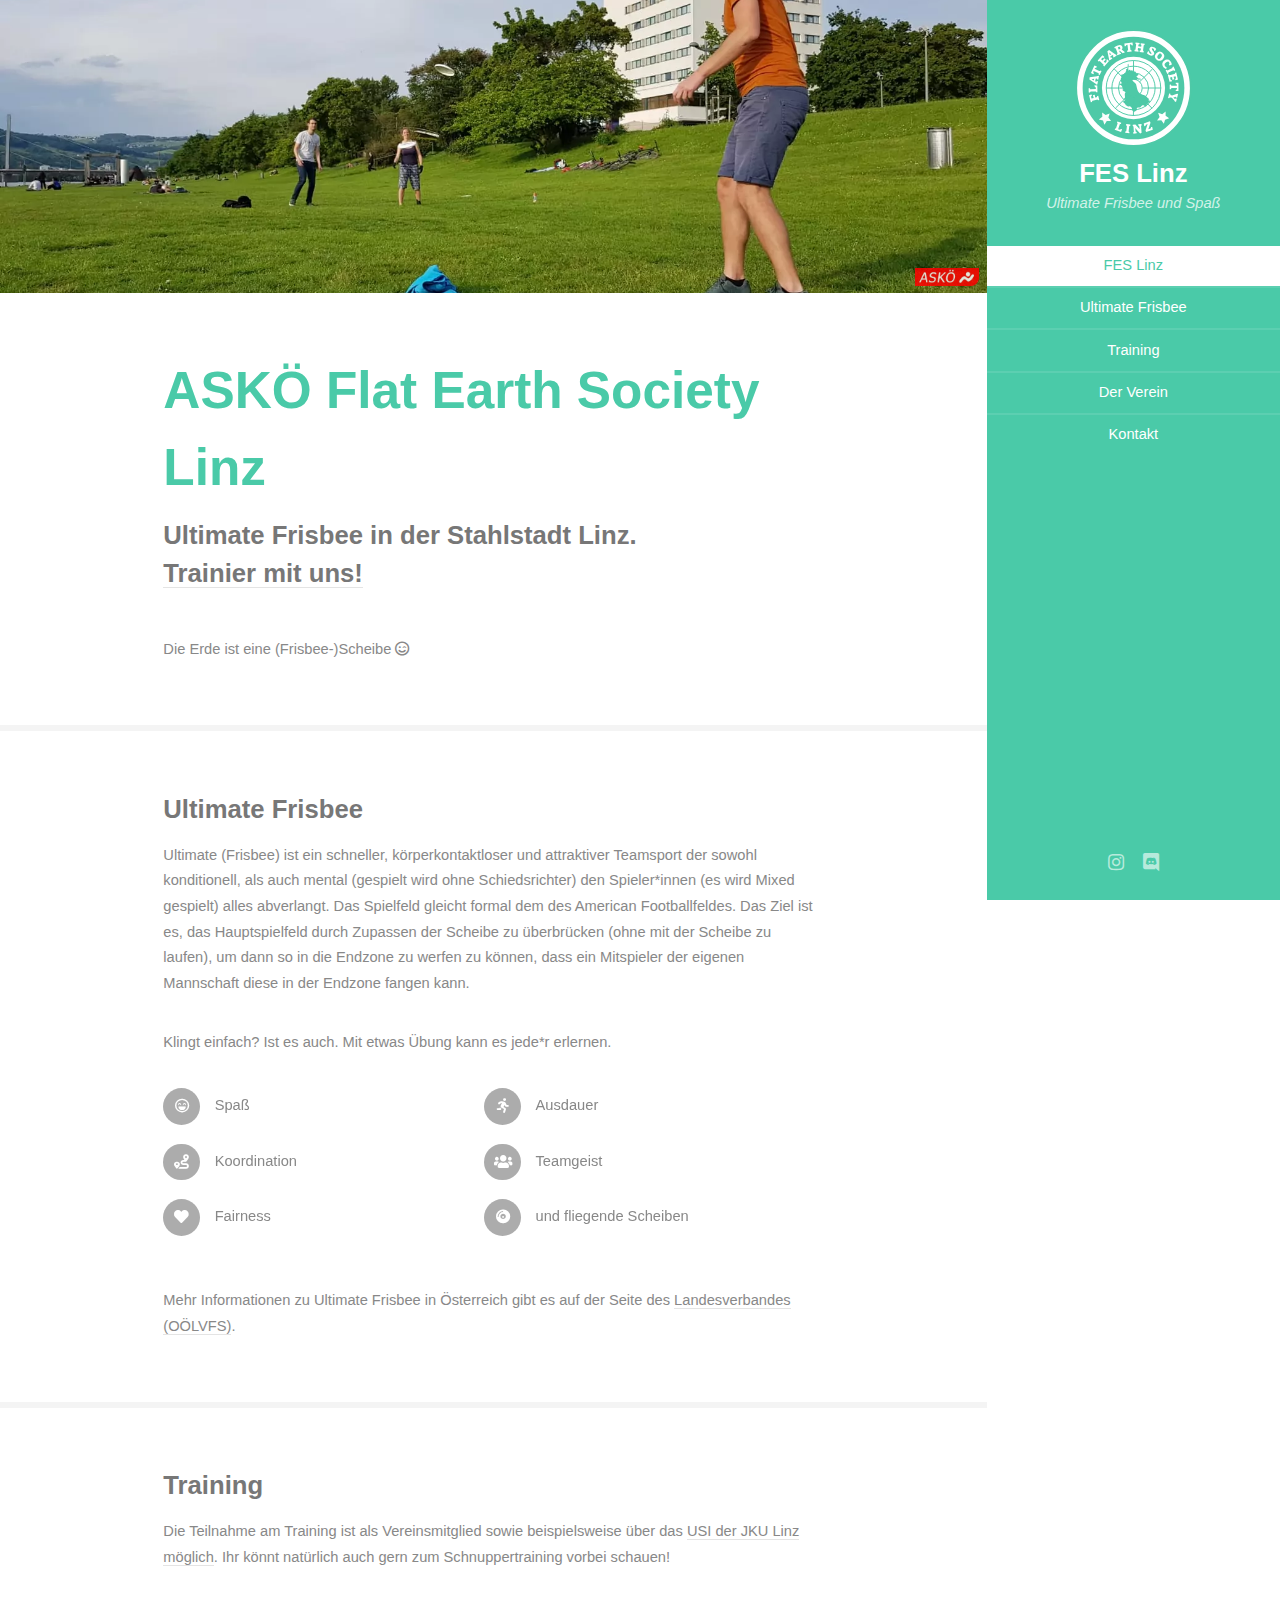
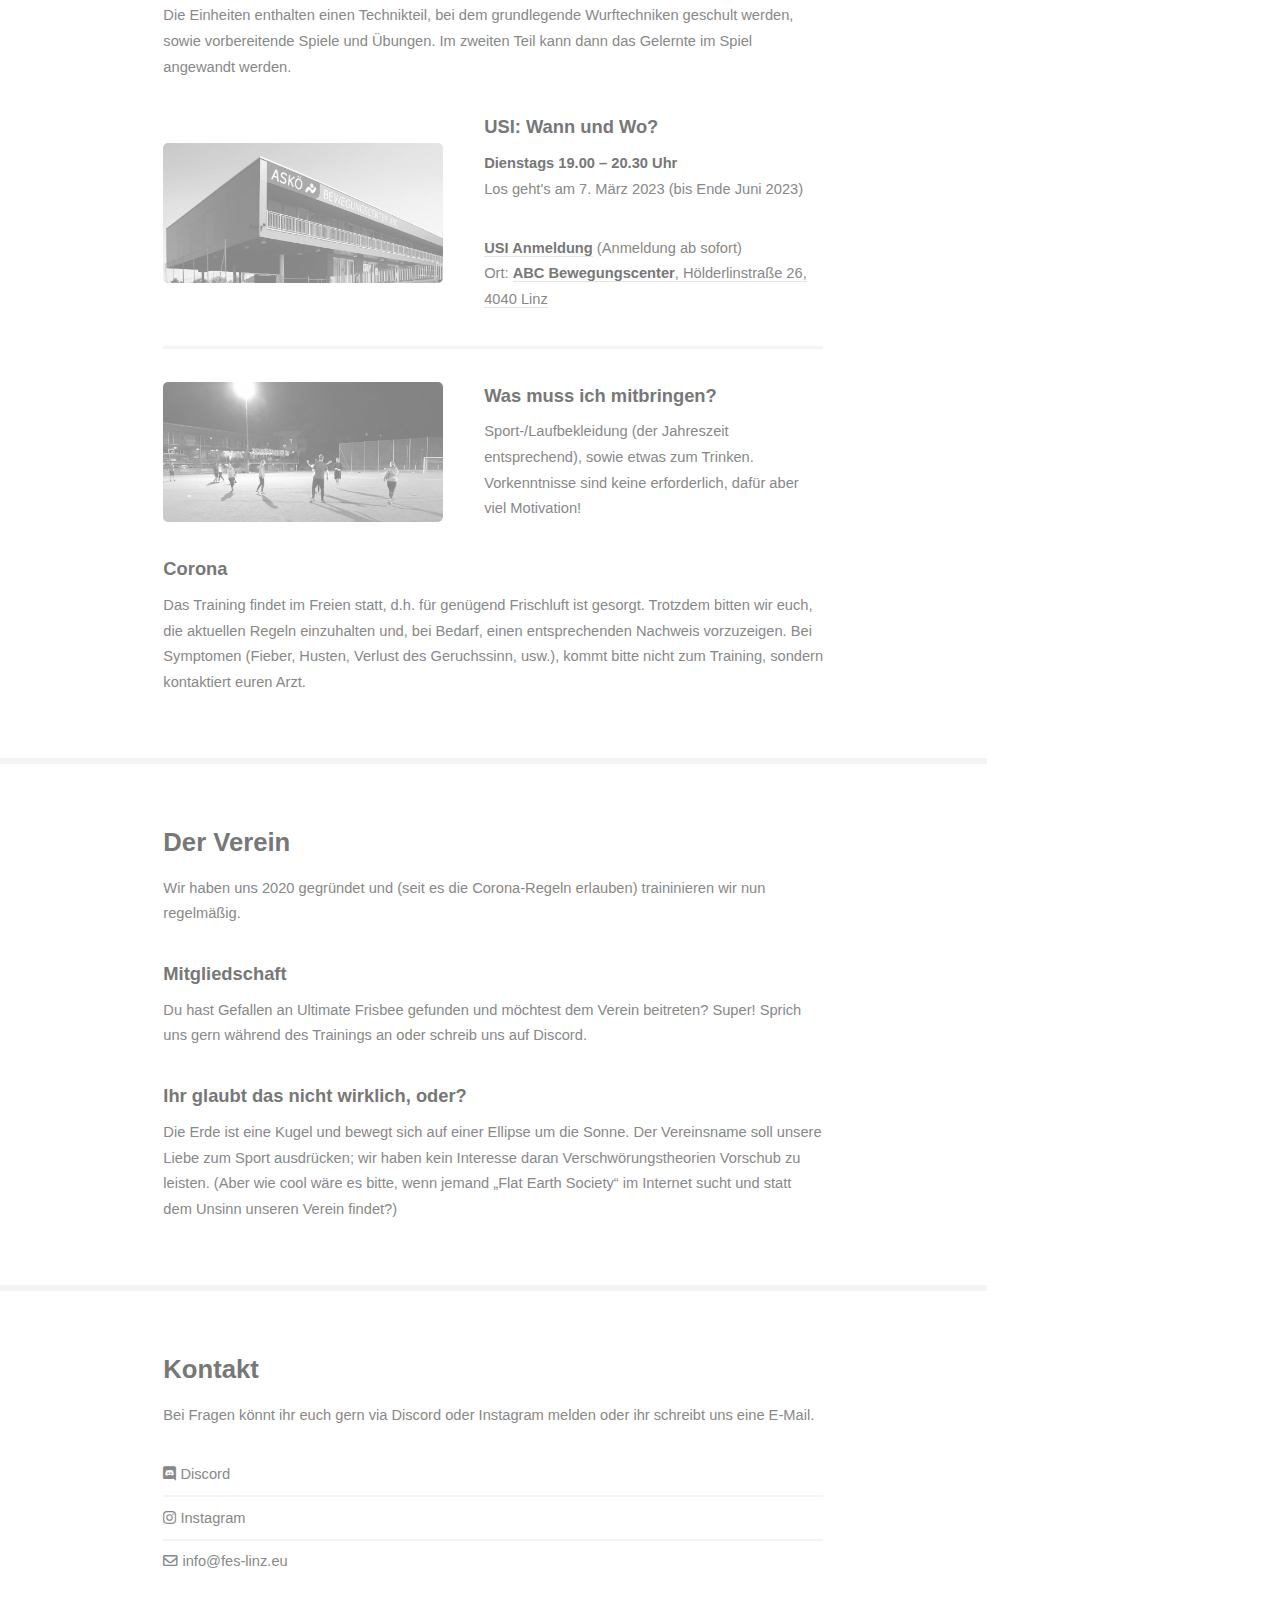
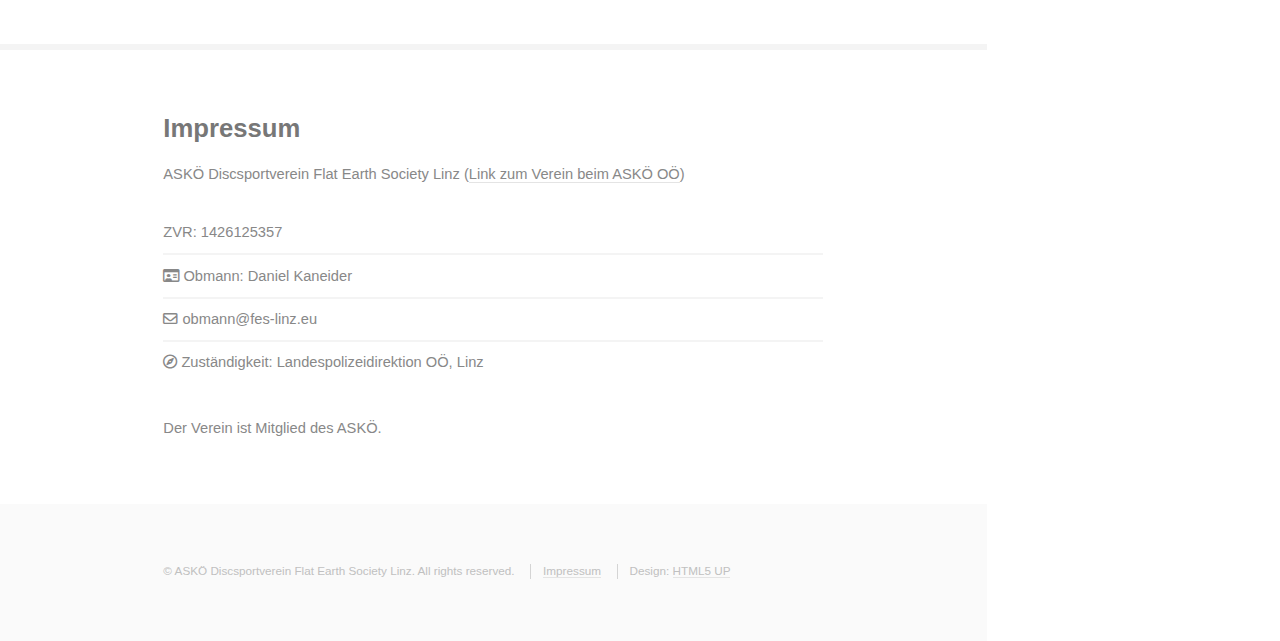
==== index.html @ 76b5939a "Trainings SS2023" ====
<!DOCTYPE HTML>
<!--
  Read Only by HTML5 UP
  html5up.net | @ajlkn
  Free for personal and commercial use under the CCA 3.0 license (html5up.net/license)
-->
<html lang="de">
  <head>
    <title>ASKÖ FES Linz - Ultimate Frisbee Linz</title>
    <meta charset="utf-8" />
    <meta name="robots" content="INDEX,NOFOLLOW">

    <meta name="description" content="ASKÖ FES Linz - Ultimate Frisbee Linz">
    <meta name="keywords"
      content="FES, F.E.S., Ultimate, Frisbee, Ultimate Frisbee, Linz, Scheiben, USI, Sport, Verein, Torte, ASKÖ">
    
    <meta name="theme-color" content="#4acaa8">
    <meta name="page-topic" content="ASKÖ FES Linz">
    <meta name="apple-mobile-web-app-title" content="FES Linz">
    <meta name="application-name" content="FES Linz">
    <meta name="msapplication-TileColor" content="#4acaa8">

    <!-- Open Graph -->
    <meta property="og:title" content="ASKÖ FES Linz - Ultimate Frisbee Linz" />
    <meta property="og:type" content="website" />
    <meta property="og:image" content="images/logo-fes.webp" />
    <meta property="og:url" content="/" />
    <meta property="og:site_name" content="ASKÖ FES Linz" />
    <meta property="og:description" content="ASKÖ FES Linz - Der Ultimate Verein von Linz" />

    <meta name="viewport" content="width=device-width, initial-scale=1, user-scalable=no" />
    <link rel="stylesheet" href="assets/css/main20210104.css" />
    <link rel="preload" href="assets/css/fontawesome-all.min.css" as="style">
    <link rel="preload" href="assets/webfonts/fa-regular-400.woff2" as="font" type="font/woff2" crossorigin>
    <link rel="preload" href="assets/webfonts/fa-solid-900.woff2" as="font" type="font/woff2" crossorigin>
    <link rel="preload" href="assets/webfonts/fa-brands-400.woff2" as="font" type="font/woff2" crossorigin>
    <link rel="shortcut icon" type="image/svg+xml" href="images/logo-fes.svg">
  </head>
  <body class="is-preload">

    <!-- Header -->
      <section id="header">
        <header>
          <span class="image avatar"><img src="images/logo-fes.svg" alt="Logo" loading="lazy" /></span>
          <h1 id="logo"><a href="#fes">FES Linz</a></h1>
          <p>Ultimate Frisbee und Spaß</p>
        </header>
        <nav id="nav">
          <ul>
            <li><a href="#fes" class="active">FES Linz</a></li>
            <li><a href="#ultimate">Ultimate Frisbee</a></li>
            <li><a href="#training">Training</a></li>
            <li><a href="#verein">Der Verein</a></li>
            <li><a href="#kontakt">Kontakt</a></li>
          </ul>
        </nav>
        <footer>
          <ul class="icons">
            <!--
              <li><a href="#" class="icon brands fa-whatsapp"><span class="label">WhatsApp</span></a></li>
            -->
            <li><a href="https://www.instagram.com/fes_linz/" class="icon brands fa-instagram"><span class="label">Instagram</span></a></li>
            <li><a href="https://discord.gg/Wz7dSXr6eF" class="icon brands fa-discord" title="Discord"><span class="label">Discord</span></a></li>
          </ul>
        </footer>
      </section>

    <!-- Wrapper -->
      <div id="wrapper">

        <!-- Main -->
          <div id="main" data-scroll-container>

            <!-- One -->
              <section id="fes">
                <div class="image main" data-position="center">
                  <img src="images/banner_wide.webp" alt="Banner" />
                  <img src="images/askoe_logo.webp"
                     style="height: 1.25em; width: auto; opacity: 0.85; object-fit: contain; top: auto; left: auto; bottom: .5em; right: .5em;" alt="ASKÖ Logo"
                     loading="lazy">

                </div>
                <div class="container">
                  <header class="major">
                    <h2>ASKÖ Flat Earth Society Linz</h2>
                    <p>Ultimate Frisbee in der Stahlstadt Linz.<br><a href="#training">Trainier mit uns!</a></p>
                  </header>
                  <p>Die Erde ist eine (Frisbee-)Scheibe <span class="icon fa-smile-wink"></span></p>
                </div>
              </section>

            <!-- Two -->
              <section id="ultimate" data-scroll-section>
                <div class="container">
                  <h3>Ultimate Frisbee</h3>
                  <p>Ultimate (Frisbee) ist ein schneller, körperkontaktloser und attraktiver Teamsport der sowohl konditionell, als auch mental (gespielt wird ohne Schiedsrichter) den Spieler*innen (es wird Mixed gespielt) alles abverlangt. Das Spielfeld gleicht formal dem des American Footballfeldes. Das Ziel ist es, das Hauptspielfeld durch Zupassen der Scheibe zu überbrücken (ohne mit der Scheibe zu laufen), um dann so in die Endzone zu werfen zu können, dass ein Mitspieler der eigenen Mannschaft diese in der Endzone fangen kann.</p>
                  <p>Klingt einfach? Ist es auch. Mit etwas Übung kann es jede*r erlernen.</p>
                  <ul class="feature-icons" data-scroll-repeat="false" data-scroll>
                    <li class="icon regular fa-laugh-beam">Spaß</li>
                    <li class="icon solid fa-running">Ausdauer</li>
                    <li class="icon solid fa-route">Koordination</li>
                    <li class="icon solid fa-users">Teamgeist</li>
                    <li class="icon solid fa-heart">Fairness</li>
                    <li class="icon solid fa-compact-disc">und fliegende Scheiben</li>
                  </ul>
                  <p>Mehr Informationen zu Ultimate Frisbee in Österreich gibt es auf der Seite des <a href="https://www.frisbee-ooe.at/ultimate-frisbee/das-spiel/">Landesverbandes (OÖLVFS)</a>.</p>
                </div>
              </section>

            <!-- Three -->
              <section id="training" data-scroll-section>
                <div class="container">
                  <h3>Training</h3>
                  <p>Die Teilnahme am Training ist als Vereinsmitglied sowie beispielsweise über das <a href="https://bit.ly/usi-linz-ultimate-frisbee">USI der JKU Linz möglich</a>. Ihr könnt natürlich auch gern zum Schnuppertraining vorbei schauen!</p>
                  <p>Die Einheiten enthalten einen Technikteil, bei dem grundlegende Wurftechniken geschult werden, sowie vorbereitende Spiele und Übungen. Im zweiten Teil kann dann das Gelernte im Spiel angewandt werden.</p>
                  <div class="features">
                    <article>
                      <div class="image" data-scroll><img src="images/abc.webp" alt="ASKÖ ABC Bewegungscenter" loading="lazy"/></div>
                      <div class="inner">
                        <h4><a href="https://bit.ly/usi-linz-ultimate-frisbee" rel="noreferrer">USI</a>: Wann und Wo?</h4>
                        <p><strong>Dienstags 19.00 &ndash; 20.30 Uhr</strong><br>Los geht's am 7. März 2023 (bis Ende Juni 2023)</p>
                        <p><a href="https://bit.ly/usi-linz-ultimate-frisbee" rel="noreferrer"><strong>USI Anmeldung</strong></a> (Anmeldung ab sofort)<br>Ort: <a href="https://goo.gl/maps/ZvajhncgYbeurvp46" rel="noreferrer"><strong>ABC Bewegungscenter</strong>, Hölderlinstraße 26, 4040 Linz</a></p>
                      </div>
                    </article>
                    <!-- <article>
                      <div class="image" data-scroll><img src="images/plesch.webp" alt="Pleschinger See. Bild von https://commons.wikimedia.org/wiki/File:Pleschinger_See_1.JPG CC-BY-SA" title="Pleschinger See. Bild von https://commons.wikimedia.org/wiki/File:Pleschinger_See_1.JPG CC-BY-SA" loading="lazy"/></div>
                      <div class="inner">
                        <h4>Bewegt im Park: Wann und Wo?</h4>
                        <p><strong>Montags 18.30 &ndash; 19.30 Uhr</strong><br>
                            Los geht's am 27. Juni (bis 12. September 2022)
                        </p>
                        <p><a href="https://www.bewegt-im-park.at/kurse-finden/askoe_ooe_ultimate-frisbee-linz/">Bewegt im Park</a><br>Ort: <a href="https://goo.gl/maps/dtrt7rEu7yiBhBPG9" rel="noreferrer"><strong>Große Wiese am Pleschingersee</strong> (nähe Spielplatz)</a></p>
                      </div>
                    </article> -->
                    <article>
                      <div class="image" data-scroll><img src="images/training.webp" alt="Training" loading="lazy" /></div>
                      <div class="inner">
                        <h4>Was muss ich mitbringen?</h4>
                        <p>Sport-/Laufbekleidung (der Jahreszeit entsprechend), sowie etwas zum Trinken.<br>Vorkenntnisse sind keine erforderlich, dafür aber viel Motivation!</p>
                      </div>
                    </article>
                  </div>
                  <h4>Corona</h4>
                  <p>Das Training findet im Freien statt, d.h. für genügend Frischluft ist gesorgt. Trotzdem bitten wir euch, die aktuellen Regeln einzuhalten und, bei Bedarf, einen entsprechenden Nachweis vorzuzeigen. Bei Symptomen (Fieber, Husten, Verlust des Geruchssinn, usw.), kommt bitte nicht zum Training, sondern kontaktiert euren Arzt.</p>
                </div>
              </section>
              
            <!-- Four -->
              <section id="verein">
                <div class="container">
                  <h3>Der Verein</h3>
                  <p>Wir haben uns 2020 gegründet und (seit es die Corona-Regeln erlauben) traininieren wir nun regelmäßig. </p>
                  
                  <h4>Mitgliedschaft</h4>
                  <p>Du hast Gefallen an Ultimate Frisbee gefunden und möchtest dem Verein beitreten? Super! Sprich uns gern während des Trainings an oder schreib uns auf Discord.</p>
                    
                    <h4>Ihr glaubt das nicht wirklich, oder?</h4>
                    <p>Die Erde ist eine Kugel und bewegt sich auf einer Ellipse um die Sonne.
                    Der Vereinsname soll unsere Liebe zum Sport ausdrücken; wir haben kein Interesse daran Verschwörungstheorien Vorschub zu leisten.
                    (Aber wie cool wäre es bitte, wenn jemand &bdquo;Flat Earth Society&ldquo; im Internet sucht und statt dem Unsinn unseren Verein findet?)</p>
                </div>
              </section>

            <!-- Five -->
              <section id="kontakt">
                <div class="container">
                  <h3>Kontakt</h3>
                  <p>Bei Fragen könnt ihr euch gern via Discord oder Instagram melden oder ihr schreibt uns eine E-Mail.</p>
                  <ul class="alt">
                    <!--
                      <li><a href="#" class="icon brands fa-whatsapp"> WhatsApp-Gruppe</a></li>
                      <li><a href="#" class="icon brands fa-instagram"> Instagram</a></li>
                    -->
                            <li><a href="https://discord.gg/Wz7dSXr6eF" class="icon brands fa-discord"> Discord</a></li>
                            <li><a href="https://www.instagram.com/fes_linz/" class="icon brands fa-instagram"> Instagram</a></li>
                            <li><a href="mailto:info@fes-linz.eu" class="icon fa-envelope"> info@fes-linz.eu</a></li>
                          </ul>
                </div>
              </section>
              
              <section id="impressum">
                <div class="container">
                  <h3>Impressum</h3>
                  <p>ASKÖ Discsportverein Flat Earth Society Linz (<a href="https://www.askoe-ooe.at/de/verband/askoe-vereine-ooe/clubshow-297">Link zum Verein beim ASKÖ OÖ</a>)</p>
                  <ul class="alt">
                      <li>ZVR: 1426125357</li>
                      <li><span class="icon fa-id-card"> Obmann: Daniel Kaneider</span></li>
                    <li><a href="mailto:obmann@fes-linz.eu" class="icon fa-envelope"> obmann@fes-linz.eu</a></li>
                      <li><span class="icon fa-compass"> Zuständigkeit: Landespolizeidirektion OÖ, Linz</span></li>
                    </ul>
                    <p>Der Verein ist Mitglied des ASKÖ.</p>
                </div>
              </section>
          </div>

        <!-- Footer -->
          <section id="footer">
            <div class="container">
              <ul class="copyright">
                <li>&copy; ASKÖ Discsportverein Flat Earth Society Linz. All rights reserved.</li>
                <li><a href="#impressum">Impressum</a></li>
                <li>Design: <a href="http://html5up.net">HTML5 UP</a></li>
              </ul>
            </div>
          </section>

      </div>

    <!-- Scripts -->
      <script src="assets/js/scripts20210104.js"></script>
      <script src="assets/js/util.js"></script>
      <script src="assets/js/main.js"></script>
      
      <script>
        (function () {
          const scroll = new LocomotiveScroll({
            el: document.querySelector('[data-scroll-container]'),
            repeat: true,
          });
        })();
      </script>
  </body>
</html>
---- assets/css/main20210104.css ----
@import url("fontawesome-all.min.css");
/* 
    We don't really need source code ...
    @import url("https://fonts.googleapis.com/css?family=Lato:400,400italic,700,700italic|Source+Code+Pro:400"); 
*/

/*
	Read Only by HTML5 UP
	html5up.net | @ajlkn
	Free for personal and commercial use under the CCA 3.0 license (html5up.net/license)
*/

html, body, div, span, applet, object,
iframe, h1, h2, h3, h4, h5, h6, p, blockquote,
pre, a, abbr, acronym, address, big, cite,
code, del, dfn, em, img, ins, kbd, q, s, samp,
small, strike, strong, sub, sup, tt, var, b,
u, i, center, dl, dt, dd, ol, ul, li, fieldset,
form, label, legend, table, caption, tbody,
tfoot, thead, tr, th, td, article, aside,
canvas, details, embed, figure, figcaption,
footer, header, hgroup, menu, nav, output, ruby,
section, summary, time, mark, audio, video {
	margin: 0;
	padding: 0;
	border: 0;
	font-size: 100%;
	font: inherit;
	vertical-align: baseline;}

article, aside, details, figcaption, figure,
footer, header, hgroup, menu, nav, section {
	display: block;}

body {
	line-height: 1;
}

ol, ul {
	list-style: none;
}

blockquote, q {
	quotes: none;
}

	blockquote:before, blockquote:after, q:before, q:after {
		content: '';
		content: none;
	}

table {
	border-collapse: collapse;
	border-spacing: 0;
}

body {
	-webkit-text-size-adjust: none;
}

mark {
	background-color: transparent;
	color: inherit;
}

input::-moz-focus-inner {
	border: 0;
	padding: 0;
}

input, select, textarea {
	-moz-appearance: none;
	-webkit-appearance: none;
	-ms-appearance: none;
	appearance: none;
}

/* Basic */

	html {
		box-sizing: border-box;
	}

	*, *:before, *:after {
		box-sizing: inherit;
	}

	body {
		background: #fff;
	}

		body.is-preload *, body.is-preload *:before, body.is-preload *:after {
			-moz-animation: none !important;
			-webkit-animation: none !important;
			-ms-animation: none !important;
			animation: none !important;
			-moz-transition: none !important;
			-webkit-transition: none !important;
			-ms-transition: none !important;
			transition: none !important;
		}

	body, input, select, textarea {
		color: #888;
		font-family: "Lato", sans-serif;
		font-size: 16pt;
		font-weight: 400;
		line-height: 1.75em;
	}

	a {
		-moz-transition: color 0.2s ease-in-out, border-color 0.2s ease-in-out;
		-webkit-transition: color 0.2s ease-in-out, border-color 0.2s ease-in-out;
		-ms-transition: color 0.2s ease-in-out, border-color 0.2s ease-in-out;
		transition: color 0.2s ease-in-out, border-color 0.2s ease-in-out;
		border-bottom: solid 1px #e4e4e4;
		color: inherit;
		opacity: inherit;
		text-decoration: none;
	}

		a:hover {
			border-bottom-color: transparent;
			color: #4acaa8 !important;
			opacity: 1;
		}
    
    a img {
        transition: opacity 0.2s ease-in-out;
        opacity: inherit;
    }
    
    	a:hover img {
			opacity: 1 !important;
		}

	strong, b {
		color: #777;
		font-weight: 700;
	}

	em, i {
		font-style: italic;
	}

	p {
		margin: 0 0 2.25em 0;
	}

	h1, h2, h3, h4, h5, h6 {
		color: #777;
		font-weight: 700;
		line-height: 1em;
		margin: 0 0 0.5625em 0;
	}

		h1 a, h2 a, h3 a, h4 a, h5 a, h6 a {
			border: 0;
			color: inherit;
			text-decoration: none;
		}

	h2 {
		font-size: 2em;
		line-height: 1.5em;
	}

	h3 {
		font-size: 1.75em;
		line-height: 1.5em;
	}

	h4 {
		font-size: 1.25em;
		line-height: 1.5em;
	}

	h5 {
		font-size: 0.9em;
		line-height: 1.5em;
	}

	h6 {
		font-size: 0.7em;
		line-height: 1.5em;
	}

	sub {
		font-size: 0.8em;
		position: relative;
		top: 0.5em;
	}

	sup {
		font-size: 0.8em;
		position: relative;
		top: -0.5em;
	}

	hr {
		border: 0;
		border-bottom: solid 2px #f4f4f4;
		margin: 2.25em 0;
	}

		hr.major {
			margin: 3.375em 0;
		}

	blockquote {
		border-left: solid 8px #e4e4e4;
		font-style: italic;
		margin: 0 0 2.25em 0;
		padding: 0.5em 0 0.5em 2em;
	}

	code {
		background: #555;
		border-radius: 5px;
		color: #fff;
		font-family: "Source Code Pro", monospace;
		font-size: 0.9em;
		margin: 0 0.25em;
		padding: 0.25em 0.65em;
	}

	pre {
		font-family: "Source Code Pro", monospace;
		font-size: 0.9em;
		margin: 0 0 2.25em 0;
	}

		pre code {
			-webkit-overflow-scrolling: touch;
			display: block;
			line-height: 1.5em;
			overflow-x: auto;
			padding: 1em 1.5em;
		}

	.align-left {
		text-align: left;
	}

	.align-center {
		text-align: center;
	}

	.align-right {
		text-align: right;
	}

/* Row */

	.row {
		display: flex;
		flex-wrap: wrap;
		box-sizing: border-box;
		align-items: stretch;
	}

		.row > * {
			box-sizing: border-box;
		}

		.row.gtr-uniform > * > :last-child {
			margin-bottom: 0;
		}

		.row.aln-left {
			justify-content: flex-start;
		}

		.row.aln-center {
			justify-content: center;
		}

		.row.aln-right {
			justify-content: flex-end;
		}

		.row.aln-top {
			align-items: flex-start;
		}

		.row.aln-middle {
			align-items: center;
		}

		.row.aln-bottom {
			align-items: flex-end;
		}

		.row > .imp {
			order: -1;
		}

		.row > .col-1 {
			width: 8.33333%;
		}

		.row > .off-1 {
			margin-left: 8.33333%;
		}

		.row > .col-2 {
			width: 16.66667%;
		}

		.row > .off-2 {
			margin-left: 16.66667%;
		}

		.row > .col-3 {
			width: 25%;
		}

		.row > .off-3 {
			margin-left: 25%;
		}

		.row > .col-4 {
			width: 33.33333%;
		}

		.row > .off-4 {
			margin-left: 33.33333%;
		}

		.row > .col-5 {
			width: 41.66667%;
		}

		.row > .off-5 {
			margin-left: 41.66667%;
		}

		.row > .col-6 {
			width: 50%;
		}

		.row > .off-6 {
			margin-left: 50%;
		}

		.row > .col-7 {
			width: 58.33333%;
		}

		.row > .off-7 {
			margin-left: 58.33333%;
		}

		.row > .col-8 {
			width: 66.66667%;
		}

		.row > .off-8 {
			margin-left: 66.66667%;
		}

		.row > .col-9 {
			width: 75%;
		}

		.row > .off-9 {
			margin-left: 75%;
		}

		.row > .col-10 {
			width: 83.33333%;
		}

		.row > .off-10 {
			margin-left: 83.33333%;
		}

		.row > .col-11 {
			width: 91.66667%;
		}

		.row > .off-11 {
			margin-left: 91.66667%;
		}

		.row > .col-12 {
			width: 100%;
		}

		.row > .off-12 {
			margin-left: 100%;
		}

		.row.gtr-0 {
			margin-top: 0;
			margin-left: 0em;
		}

			.row.gtr-0 > * {
				padding: 0 0 0 0em;
			}

			.row.gtr-0.gtr-uniform {
				margin-top: 0em;
			}

				.row.gtr-0.gtr-uniform > * {
					padding-top: 0em;
				}

		.row.gtr-25 {
			margin-top: 0;
			margin-left: -0.5em;
		}

			.row.gtr-25 > * {
				padding: 0 0 0 0.5em;
			}

			.row.gtr-25.gtr-uniform {
				margin-top: -0.5em;
			}

				.row.gtr-25.gtr-uniform > * {
					padding-top: 0.5em;
				}

		.row.gtr-50 {
			margin-top: 0;
			margin-left: -1em;
		}

			.row.gtr-50 > * {
				padding: 0 0 0 1em;
			}

			.row.gtr-50.gtr-uniform {
				margin-top: -1em;
			}

				.row.gtr-50.gtr-uniform > * {
					padding-top: 1em;
				}

		.row {
			margin-top: 0;
			margin-left: -2em;
		}

			.row > * {
				padding: 0 0 0 2em;
			}

			.row.gtr-uniform {
				margin-top: -2em;
			}

				.row.gtr-uniform > * {
					padding-top: 2em;
				}

		.row.gtr-150 {
			margin-top: 0;
			margin-left: -3em;
		}

			.row.gtr-150 > * {
				padding: 0 0 0 3em;
			}

			.row.gtr-150.gtr-uniform {
				margin-top: -3em;
			}

				.row.gtr-150.gtr-uniform > * {
					padding-top: 3em;
				}

		.row.gtr-200 {
			margin-top: 0;
			margin-left: -4em;
		}

			.row.gtr-200 > * {
				padding: 0 0 0 4em;
			}

			.row.gtr-200.gtr-uniform {
				margin-top: -4em;
			}

				.row.gtr-200.gtr-uniform > * {
					padding-top: 4em;
				}

		@media screen and (max-width: 1680px) {

			.row {
				display: flex;
				flex-wrap: wrap;
				box-sizing: border-box;
				align-items: stretch;
			}

				.row > * {
					box-sizing: border-box;
				}

				.row.gtr-uniform > * > :last-child {
					margin-bottom: 0;
				}

				.row.aln-left {
					justify-content: flex-start;
				}

				.row.aln-center {
					justify-content: center;
				}

				.row.aln-right {
					justify-content: flex-end;
				}

				.row.aln-top {
					align-items: flex-start;
				}

				.row.aln-middle {
					align-items: center;
				}

				.row.aln-bottom {
					align-items: flex-end;
				}

				.row > .imp-xlarge {
					order: -1;
				}

				.row > .col-1-xlarge {
					width: 8.33333%;
				}

				.row > .off-1-xlarge {
					margin-left: 8.33333%;
				}

				.row > .col-2-xlarge {
					width: 16.66667%;
				}

				.row > .off-2-xlarge {
					margin-left: 16.66667%;
				}

				.row > .col-3-xlarge {
					width: 25%;
				}

				.row > .off-3-xlarge {
					margin-left: 25%;
				}

				.row > .col-4-xlarge {
					width: 33.33333%;
				}

				.row > .off-4-xlarge {
					margin-left: 33.33333%;
				}

				.row > .col-5-xlarge {
					width: 41.66667%;
				}

				.row > .off-5-xlarge {
					margin-left: 41.66667%;
				}

				.row > .col-6-xlarge {
					width: 50%;
				}

				.row > .off-6-xlarge {
					margin-left: 50%;
				}

				.row > .col-7-xlarge {
					width: 58.33333%;
				}

				.row > .off-7-xlarge {
					margin-left: 58.33333%;
				}

				.row > .col-8-xlarge {
					width: 66.66667%;
				}

				.row > .off-8-xlarge {
					margin-left: 66.66667%;
				}

				.row > .col-9-xlarge {
					width: 75%;
				}

				.row > .off-9-xlarge {
					margin-left: 75%;
				}

				.row > .col-10-xlarge {
					width: 83.33333%;
				}

				.row > .off-10-xlarge {
					margin-left: 83.33333%;
				}

				.row > .col-11-xlarge {
					width: 91.66667%;
				}

				.row > .off-11-xlarge {
					margin-left: 91.66667%;
				}

				.row > .col-12-xlarge {
					width: 100%;
				}

				.row > .off-12-xlarge {
					margin-left: 100%;
				}

				.row.gtr-0 {
					margin-top: 0;
					margin-left: 0em;
				}

					.row.gtr-0 > * {
						padding: 0 0 0 0em;
					}

					.row.gtr-0.gtr-uniform {
						margin-top: 0em;
					}

						.row.gtr-0.gtr-uniform > * {
							padding-top: 0em;
						}

				.row.gtr-25 {
					margin-top: 0;
					margin-left: -0.5em;
				}

					.row.gtr-25 > * {
						padding: 0 0 0 0.5em;
					}

					.row.gtr-25.gtr-uniform {
						margin-top: -0.5em;
					}

						.row.gtr-25.gtr-uniform > * {
							padding-top: 0.5em;
						}

				.row.gtr-50 {
					margin-top: 0;
					margin-left: -1em;
				}

					.row.gtr-50 > * {
						padding: 0 0 0 1em;
					}

					.row.gtr-50.gtr-uniform {
						margin-top: -1em;
					}

						.row.gtr-50.gtr-uniform > * {
							padding-top: 1em;
						}

				.row {
					margin-top: 0;
					margin-left: -2em;
				}

					.row > * {
						padding: 0 0 0 2em;
					}

					.row.gtr-uniform {
						margin-top: -2em;
					}

						.row.gtr-uniform > * {
							padding-top: 2em;
						}

				.row.gtr-150 {
					margin-top: 0;
					margin-left: -3em;
				}

					.row.gtr-150 > * {
						padding: 0 0 0 3em;
					}

					.row.gtr-150.gtr-uniform {
						margin-top: -3em;
					}

						.row.gtr-150.gtr-uniform > * {
							padding-top: 3em;
						}

				.row.gtr-200 {
					margin-top: 0;
					margin-left: -4em;
				}

					.row.gtr-200 > * {
						padding: 0 0 0 4em;
					}

					.row.gtr-200.gtr-uniform {
						margin-top: -4em;
					}

						.row.gtr-200.gtr-uniform > * {
							padding-top: 4em;
						}

		}

		@media screen and (max-width: 1280px) {

			.row {
				display: flex;
				flex-wrap: wrap;
				box-sizing: border-box;
				align-items: stretch;
			}

				.row > * {
					box-sizing: border-box;
				}

				.row.gtr-uniform > * > :last-child {
					margin-bottom: 0;
				}

				.row.aln-left {
					justify-content: flex-start;
				}

				.row.aln-center {
					justify-content: center;
				}

				.row.aln-right {
					justify-content: flex-end;
				}

				.row.aln-top {
					align-items: flex-start;
				}

				.row.aln-middle {
					align-items: center;
				}

				.row.aln-bottom {
					align-items: flex-end;
				}

				.row > .imp-large {
					order: -1;
				}

				.row > .col-1-large {
					width: 8.33333%;
				}

				.row > .off-1-large {
					margin-left: 8.33333%;
				}

				.row > .col-2-large {
					width: 16.66667%;
				}

				.row > .off-2-large {
					margin-left: 16.66667%;
				}

				.row > .col-3-large {
					width: 25%;
				}

				.row > .off-3-large {
					margin-left: 25%;
				}

				.row > .col-4-large {
					width: 33.33333%;
				}

				.row > .off-4-large {
					margin-left: 33.33333%;
				}

				.row > .col-5-large {
					width: 41.66667%;
				}

				.row > .off-5-large {
					margin-left: 41.66667%;
				}

				.row > .col-6-large {
					width: 50%;
				}

				.row > .off-6-large {
					margin-left: 50%;
				}

				.row > .col-7-large {
					width: 58.33333%;
				}

				.row > .off-7-large {
					margin-left: 58.33333%;
				}

				.row > .col-8-large {
					width: 66.66667%;
				}

				.row > .off-8-large {
					margin-left: 66.66667%;
				}

				.row > .col-9-large {
					width: 75%;
				}

				.row > .off-9-large {
					margin-left: 75%;
				}

				.row > .col-10-large {
					width: 83.33333%;
				}

				.row > .off-10-large {
					margin-left: 83.33333%;
				}

				.row > .col-11-large {
					width: 91.66667%;
				}

				.row > .off-11-large {
					margin-left: 91.66667%;
				}

				.row > .col-12-large {
					width: 100%;
				}

				.row > .off-12-large {
					margin-left: 100%;
				}

				.row.gtr-0 {
					margin-top: 0;
					margin-left: 0em;
				}

					.row.gtr-0 > * {
						padding: 0 0 0 0em;
					}

					.row.gtr-0.gtr-uniform {
						margin-top: 0em;
					}

						.row.gtr-0.gtr-uniform > * {
							padding-top: 0em;
						}

				.row.gtr-25 {
					margin-top: 0;
					margin-left: -0.375em;
				}

					.row.gtr-25 > * {
						padding: 0 0 0 0.375em;
					}

					.row.gtr-25.gtr-uniform {
						margin-top: -0.375em;
					}

						.row.gtr-25.gtr-uniform > * {
							padding-top: 0.375em;
						}

				.row.gtr-50 {
					margin-top: 0;
					margin-left: -0.75em;
				}

					.row.gtr-50 > * {
						padding: 0 0 0 0.75em;
					}

					.row.gtr-50.gtr-uniform {
						margin-top: -0.75em;
					}

						.row.gtr-50.gtr-uniform > * {
							padding-top: 0.75em;
						}

				.row {
					margin-top: 0;
					margin-left: -1.5em;
				}

					.row > * {
						padding: 0 0 0 1.5em;
					}

					.row.gtr-uniform {
						margin-top: -1.5em;
					}

						.row.gtr-uniform > * {
							padding-top: 1.5em;
						}

				.row.gtr-150 {
					margin-top: 0;
					margin-left: -2.25em;
				}

					.row.gtr-150 > * {
						padding: 0 0 0 2.25em;
					}

					.row.gtr-150.gtr-uniform {
						margin-top: -2.25em;
					}

						.row.gtr-150.gtr-uniform > * {
							padding-top: 2.25em;
						}

				.row.gtr-200 {
					margin-top: 0;
					margin-left: -3em;
				}

					.row.gtr-200 > * {
						padding: 0 0 0 3em;
					}

					.row.gtr-200.gtr-uniform {
						margin-top: -3em;
					}

						.row.gtr-200.gtr-uniform > * {
							padding-top: 3em;
						}

		}

		@media screen and (max-width: 1024px) {

			.row {
				display: flex;
				flex-wrap: wrap;
				box-sizing: border-box;
				align-items: stretch;
			}

				.row > * {
					box-sizing: border-box;
				}

				.row.gtr-uniform > * > :last-child {
					margin-bottom: 0;
				}

				.row.aln-left {
					justify-content: flex-start;
				}

				.row.aln-center {
					justify-content: center;
				}

				.row.aln-right {
					justify-content: flex-end;
				}

				.row.aln-top {
					align-items: flex-start;
				}

				.row.aln-middle {
					align-items: center;
				}

				.row.aln-bottom {
					align-items: flex-end;
				}

				.row > .imp-medium {
					order: -1;
				}

				.row > .col-1-medium {
					width: 8.33333%;
				}

				.row > .off-1-medium {
					margin-left: 8.33333%;
				}

				.row > .col-2-medium {
					width: 16.66667%;
				}

				.row > .off-2-medium {
					margin-left: 16.66667%;
				}

				.row > .col-3-medium {
					width: 25%;
				}

				.row > .off-3-medium {
					margin-left: 25%;
				}

				.row > .col-4-medium {
					width: 33.33333%;
				}

				.row > .off-4-medium {
					margin-left: 33.33333%;
				}

				.row > .col-5-medium {
					width: 41.66667%;
				}

				.row > .off-5-medium {
					margin-left: 41.66667%;
				}

				.row > .col-6-medium {
					width: 50%;
				}

				.row > .off-6-medium {
					margin-left: 50%;
				}

				.row > .col-7-medium {
					width: 58.33333%;
				}

				.row > .off-7-medium {
					margin-left: 58.33333%;
				}

				.row > .col-8-medium {
					width: 66.66667%;
				}

				.row > .off-8-medium {
					margin-left: 66.66667%;
				}

				.row > .col-9-medium {
					width: 75%;
				}

				.row > .off-9-medium {
					margin-left: 75%;
				}

				.row > .col-10-medium {
					width: 83.33333%;
				}

				.row > .off-10-medium {
					margin-left: 83.33333%;
				}

				.row > .col-11-medium {
					width: 91.66667%;
				}

				.row > .off-11-medium {
					margin-left: 91.66667%;
				}

				.row > .col-12-medium {
					width: 100%;
				}

				.row > .off-12-medium {
					margin-left: 100%;
				}

				.row.gtr-0 {
					margin-top: 0;
					margin-left: 0em;
				}

					.row.gtr-0 > * {
						padding: 0 0 0 0em;
					}

					.row.gtr-0.gtr-uniform {
						margin-top: 0em;
					}

						.row.gtr-0.gtr-uniform > * {
							padding-top: 0em;
						}

				.row.gtr-25 {
					margin-top: 0;
					margin-left: -0.375em;
				}

					.row.gtr-25 > * {
						padding: 0 0 0 0.375em;
					}

					.row.gtr-25.gtr-uniform {
						margin-top: -0.375em;
					}

						.row.gtr-25.gtr-uniform > * {
							padding-top: 0.375em;
						}

				.row.gtr-50 {
					margin-top: 0;
					margin-left: -0.75em;
				}

					.row.gtr-50 > * {
						padding: 0 0 0 0.75em;
					}

					.row.gtr-50.gtr-uniform {
						margin-top: -0.75em;
					}

						.row.gtr-50.gtr-uniform > * {
							padding-top: 0.75em;
						}

				.row {
					margin-top: 0;
					margin-left: -1.5em;
				}

					.row > * {
						padding: 0 0 0 1.5em;
					}

					.row.gtr-uniform {
						margin-top: -1.5em;
					}

						.row.gtr-uniform > * {
							padding-top: 1.5em;
						}

				.row.gtr-150 {
					margin-top: 0;
					margin-left: -2.25em;
				}

					.row.gtr-150 > * {
						padding: 0 0 0 2.25em;
					}

					.row.gtr-150.gtr-uniform {
						margin-top: -2.25em;
					}

						.row.gtr-150.gtr-uniform > * {
							padding-top: 2.25em;
						}

				.row.gtr-200 {
					margin-top: 0;
					margin-left: -3em;
				}

					.row.gtr-200 > * {
						padding: 0 0 0 3em;
					}

					.row.gtr-200.gtr-uniform {
						margin-top: -3em;
					}

						.row.gtr-200.gtr-uniform > * {
							padding-top: 3em;
						}

		}

		@media screen and (max-width: 736px) {

			.row {
				display: flex;
				flex-wrap: wrap;
				box-sizing: border-box;
				align-items: stretch;
			}

				.row > * {
					box-sizing: border-box;
				}

				.row.gtr-uniform > * > :last-child {
					margin-bottom: 0;
				}

				.row.aln-left {
					justify-content: flex-start;
				}

				.row.aln-center {
					justify-content: center;
				}

				.row.aln-right {
					justify-content: flex-end;
				}

				.row.aln-top {
					align-items: flex-start;
				}

				.row.aln-middle {
					align-items: center;
				}

				.row.aln-bottom {
					align-items: flex-end;
				}

				.row > .imp-small {
					order: -1;
				}

				.row > .col-1-small {
					width: 8.33333%;
				}

				.row > .off-1-small {
					margin-left: 8.33333%;
				}

				.row > .col-2-small {
					width: 16.66667%;
				}

				.row > .off-2-small {
					margin-left: 16.66667%;
				}

				.row > .col-3-small {
					width: 25%;
				}

				.row > .off-3-small {
					margin-left: 25%;
				}

				.row > .col-4-small {
					width: 33.33333%;
				}

				.row > .off-4-small {
					margin-left: 33.33333%;
				}

				.row > .col-5-small {
					width: 41.66667%;
				}

				.row > .off-5-small {
					margin-left: 41.66667%;
				}

				.row > .col-6-small {
					width: 50%;
				}

				.row > .off-6-small {
					margin-left: 50%;
				}

				.row > .col-7-small {
					width: 58.33333%;
				}

				.row > .off-7-small {
					margin-left: 58.33333%;
				}

				.row > .col-8-small {
					width: 66.66667%;
				}

				.row > .off-8-small {
					margin-left: 66.66667%;
				}

				.row > .col-9-small {
					width: 75%;
				}

				.row > .off-9-small {
					margin-left: 75%;
				}

				.row > .col-10-small {
					width: 83.33333%;
				}

				.row > .off-10-small {
					margin-left: 83.33333%;
				}

				.row > .col-11-small {
					width: 91.66667%;
				}

				.row > .off-11-small {
					margin-left: 91.66667%;
				}

				.row > .col-12-small {
					width: 100%;
				}

				.row > .off-12-small {
					margin-left: 100%;
				}

				.row.gtr-0 {
					margin-top: 0;
					margin-left: 0em;
				}

					.row.gtr-0 > * {
						padding: 0 0 0 0em;
					}

					.row.gtr-0.gtr-uniform {
						margin-top: 0em;
					}

						.row.gtr-0.gtr-uniform > * {
							padding-top: 0em;
						}

				.row.gtr-25 {
					margin-top: 0;
					margin-left: -0.3125em;
				}

					.row.gtr-25 > * {
						padding: 0 0 0 0.3125em;
					}

					.row.gtr-25.gtr-uniform {
						margin-top: -0.3125em;
					}

						.row.gtr-25.gtr-uniform > * {
							padding-top: 0.3125em;
						}

				.row.gtr-50 {
					margin-top: 0;
					margin-left: -0.625em;
				}

					.row.gtr-50 > * {
						padding: 0 0 0 0.625em;
					}

					.row.gtr-50.gtr-uniform {
						margin-top: -0.625em;
					}

						.row.gtr-50.gtr-uniform > * {
							padding-top: 0.625em;
						}

				.row {
					margin-top: 0;
					margin-left: -1.25em;
				}

					.row > * {
						padding: 0 0 0 1.25em;
					}

					.row.gtr-uniform {
						margin-top: -1.25em;
					}

						.row.gtr-uniform > * {
							padding-top: 1.25em;
						}

				.row.gtr-150 {
					margin-top: 0;
					margin-left: -1.875em;
				}

					.row.gtr-150 > * {
						padding: 0 0 0 1.875em;
					}

					.row.gtr-150.gtr-uniform {
						margin-top: -1.875em;
					}

						.row.gtr-150.gtr-uniform > * {
							padding-top: 1.875em;
						}

				.row.gtr-200 {
					margin-top: 0;
					margin-left: -2.5em;
				}

					.row.gtr-200 > * {
						padding: 0 0 0 2.5em;
					}

					.row.gtr-200.gtr-uniform {
						margin-top: -2.5em;
					}

						.row.gtr-200.gtr-uniform > * {
							padding-top: 2.5em;
						}

		}

		@media screen and (max-width: 480px) {

			.row {
				display: flex;
				flex-wrap: wrap;
				box-sizing: border-box;
				align-items: stretch;
			}

				.row > * {
					box-sizing: border-box;
				}

				.row.gtr-uniform > * > :last-child {
					margin-bottom: 0;
				}

				.row.aln-left {
					justify-content: flex-start;
				}

				.row.aln-center {
					justify-content: center;
				}

				.row.aln-right {
					justify-content: flex-end;
				}

				.row.aln-top {
					align-items: flex-start;
				}

				.row.aln-middle {
					align-items: center;
				}

				.row.aln-bottom {
					align-items: flex-end;
				}

				.row > .imp-xsmall {
					order: -1;
				}

				.row > .col-1-xsmall {
					width: 8.33333%;
				}

				.row > .off-1-xsmall {
					margin-left: 8.33333%;
				}

				.row > .col-2-xsmall {
					width: 16.66667%;
				}

				.row > .off-2-xsmall {
					margin-left: 16.66667%;
				}

				.row > .col-3-xsmall {
					width: 25%;
				}

				.row > .off-3-xsmall {
					margin-left: 25%;
				}

				.row > .col-4-xsmall {
					width: 33.33333%;
				}

				.row > .off-4-xsmall {
					margin-left: 33.33333%;
				}

				.row > .col-5-xsmall {
					width: 41.66667%;
				}

				.row > .off-5-xsmall {
					margin-left: 41.66667%;
				}

				.row > .col-6-xsmall {
					width: 50%;
				}

				.row > .off-6-xsmall {
					margin-left: 50%;
				}

				.row > .col-7-xsmall {
					width: 58.33333%;
				}

				.row > .off-7-xsmall {
					margin-left: 58.33333%;
				}

				.row > .col-8-xsmall {
					width: 66.66667%;
				}

				.row > .off-8-xsmall {
					margin-left: 66.66667%;
				}

				.row > .col-9-xsmall {
					width: 75%;
				}

				.row > .off-9-xsmall {
					margin-left: 75%;
				}

				.row > .col-10-xsmall {
					width: 83.33333%;
				}

				.row > .off-10-xsmall {
					margin-left: 83.33333%;
				}

				.row > .col-11-xsmall {
					width: 91.66667%;
				}

				.row > .off-11-xsmall {
					margin-left: 91.66667%;
				}

				.row > .col-12-xsmall {
					width: 100%;
				}

				.row > .off-12-xsmall {
					margin-left: 100%;
				}

				.row.gtr-0 {
					margin-top: 0;
					margin-left: 0em;
				}

					.row.gtr-0 > * {
						padding: 0 0 0 0em;
					}

					.row.gtr-0.gtr-uniform {
						margin-top: 0em;
					}

						.row.gtr-0.gtr-uniform > * {
							padding-top: 0em;
						}

				.row.gtr-25 {
					margin-top: 0;
					margin-left: -0.3125em;
				}

					.row.gtr-25 > * {
						padding: 0 0 0 0.3125em;
					}

					.row.gtr-25.gtr-uniform {
						margin-top: -0.3125em;
					}

						.row.gtr-25.gtr-uniform > * {
							padding-top: 0.3125em;
						}

				.row.gtr-50 {
					margin-top: 0;
					margin-left: -0.625em;
				}

					.row.gtr-50 > * {
						padding: 0 0 0 0.625em;
					}

					.row.gtr-50.gtr-uniform {
						margin-top: -0.625em;
					}

						.row.gtr-50.gtr-uniform > * {
							padding-top: 0.625em;
						}

				.row {
					margin-top: 0;
					margin-left: -1.25em;
				}

					.row > * {
						padding: 0 0 0 1.25em;
					}

					.row.gtr-uniform {
						margin-top: -1.25em;
					}

						.row.gtr-uniform > * {
							padding-top: 1.25em;
						}

				.row.gtr-150 {
					margin-top: 0;
					margin-left: -1.875em;
				}

					.row.gtr-150 > * {
						padding: 0 0 0 1.875em;
					}

					.row.gtr-150.gtr-uniform {
						margin-top: -1.875em;
					}

						.row.gtr-150.gtr-uniform > * {
							padding-top: 1.875em;
						}

				.row.gtr-200 {
					margin-top: 0;
					margin-left: -2.5em;
				}

					.row.gtr-200 > * {
						padding: 0 0 0 2.5em;
					}

					.row.gtr-200.gtr-uniform {
						margin-top: -2.5em;
					}

						.row.gtr-200.gtr-uniform > * {
							padding-top: 2.5em;
						}

		}

/* Container */

	.container {
		margin: 0 auto;
		max-width: calc(100% - 4.5em);
		width: 45em;
	}

		.container.xsmall {
			width: 11.25em;
		}

		.container.small {
			width: 22.5em;
		}

		.container.medium {
			width: 33.75em;
		}

		.container.large {
			width: 56.25em;
		}

		.container.xlarge {
			width: 67.5em;
		}

		.container.max {
			width: 100%;
		}

		@media screen and (max-width: 1024px) {

			.container {
				width: 100% !important;
			}

		}

		@media screen and (max-width: 480px) {

			.container {
				max-width: calc(100% - 3.375em);
			}

		}

/* Section/Article */

	section.special, article.special {
		text-align: center;
	}

	header p {
		color: #aaa;
		position: relative;
		margin: 0 0 1.6875em 0;
	}

	header h2 + p {
		font-size: 1.25em;
		margin-top: -0.5em;
		line-height: 1.5em;
	}

	header h3 + p {
		font-size: 1.1em;
		margin-top: -0.35em;
		line-height: 1.5em;
	}

	header h4 + p,
	header h5 + p,
	header h6 + p {
		font-size: 0.9em;
		margin-top: -0.25em;
		line-height: 1.5em;
	}

	header.major h2 {
		color: #4acaa8;
		font-size: 3.5em;
	}

		header.major h2 + p {
			color: #777;
			font-size: 1.75em;
			font-weight: 700;
			margin-top: -0.75em;
		}

/* Form */

	form {
		margin: 0 0 2.25em 0;
	}

	label {
		color: #777;
		display: block;
		font-size: 0.9em;
		font-weight: 700;
		margin: 0 0 1.125em 0;
	}

	input::-moz-focus-inner {
		border: 0;
		padding: 0;
	}

	input[type="text"],
	input[type="password"],
	input[type="email"],
	select,
	textarea {
		-moz-appearance: none;
		-webkit-appearance: none;
		-ms-appearance: none;
		appearance: none;
		border-radius: 5px;
		border: none;
		border: solid 2px #e4e4e4;
		color: inherit;
		display: block;
		outline: 0;
		padding: 0 1em;
		text-decoration: none;
		width: 100%;
	}

		input[type="text"]:invalid,
		input[type="password"]:invalid,
		input[type="email"]:invalid,
		select:invalid,
		textarea:invalid {
			box-shadow: none;
		}

		input[type="text"]:focus,
		input[type="password"]:focus,
		input[type="email"]:focus,
		select:focus,
		textarea:focus {
			border-color: #4acaa8;
		}

	select {
		background-image: url("data:image/svg+xml;charset=utf8,%3Csvg xmlns='http://www.w3.org/2000/svg' width='40' height='40' preserveAspectRatio='none' viewBox='0 0 40 40'%3E%3Cpath d='M9.4,12.3l10.4,10.4l10.4-10.4c0.2-0.2,0.5-0.4,0.9-0.4c0.3,0,0.6,0.1,0.9,0.4l3.3,3.3c0.2,0.2,0.4,0.5,0.4,0.9 c0,0.4-0.1,0.6-0.4,0.9L20.7,31.9c-0.2,0.2-0.5,0.4-0.9,0.4c-0.3,0-0.6-0.1-0.9-0.4L4.3,17.3c-0.2-0.2-0.4-0.5-0.4-0.9 c0-0.4,0.1-0.6,0.4-0.9l3.3-3.3c0.2-0.2,0.5-0.4,0.9-0.4S9.1,12.1,9.4,12.3z' fill='%23e4e4e4' /%3E%3C/svg%3E");
		background-size: 1.25em;
		background-repeat: no-repeat;
		background-position: calc(100% - 1em) center;
		height: 2.75em;
		padding-right: 2.75em;
		text-overflow: ellipsis;
	}

		select option {
			color: #777;
			background: #fff;
		}

		select:focus::-ms-value {
			background-color: transparent;
		}

		select::-ms-expand {
			display: none;
		}

	input[type="text"],
	input[type="password"],
	input[type="email"],
	select {
		height: 2.75em;
	}

	textarea {
		padding: 0.75em 1em;
	}

	input[type="checkbox"],
	input[type="radio"] {
		-moz-appearance: none;
		-webkit-appearance: none;
		-ms-appearance: none;
		appearance: none;
		display: block;
		float: left;
		margin-right: -2em;
		opacity: 0;
		width: 1em;
		z-index: -1;
	}

		input[type="checkbox"] + label,
		input[type="radio"] + label {
			text-decoration: none;
			color: #888;
			cursor: pointer;
			display: inline-block;
			font-size: 1em;
			font-weight: 400;
			padding-left: 2.4em;
			padding-right: 0.75em;
			position: relative;
		}

			input[type="checkbox"] + label:before,
			input[type="radio"] + label:before {
				-moz-osx-font-smoothing: grayscale;
				-webkit-font-smoothing: antialiased;
				display: inline-block;
				font-style: normal;
				font-variant: normal;
				text-rendering: auto;
				line-height: 1;
				text-transform: none !important;
				font-family: 'Font Awesome 5 Free';
				font-weight: 900;
			}

			input[type="checkbox"] + label:before,
			input[type="radio"] + label:before {
				background: #fafafa;
				border-radius: 5px;
				border: solid 2px #e4e4e4;
				content: '';
				display: inline-block;
				font-size: 0.8em;
				height: 2.0625em;
				left: 0;
				line-height: 2.0625em;
				position: absolute;
				text-align: center;
				top: 0;
				width: 2.0625em;
			}

		input[type="checkbox"]:checked + label:before,
		input[type="radio"]:checked + label:before {
			background: #989898;
			border-color: #989898;
			color: #ffffff;
			content: '\f00c';
		}

		input[type="checkbox"]:focus + label:before,
		input[type="radio"]:focus + label:before {
			border-color: #4acaa8;
		}

	input[type="checkbox"] + label:before {
		border-radius: 5px;
	}

	input[type="radio"] + label:before {
		border-radius: 100%;
	}

	::-webkit-input-placeholder {
		color: #aaa !important;
		font-style: italic;
		opacity: 1.0;
	}

	:-moz-placeholder {
		color: #aaa !important;
		font-style: italic;
		opacity: 1.0;
	}

	::-moz-placeholder {
		color: #aaa !important;
		font-style: italic;
		opacity: 1.0;
	}

	:-ms-input-placeholder {
		color: #aaa !important;
		font-style: italic;
		opacity: 1.0;
	}

/* Box */

	.box {
		border-radius: 5px;
		border: solid 2px #e4e4e4;
		margin-bottom: 2.25em;
		padding: 1.5em;
	}

		.box > :last-child,
		.box > :last-child > :last-child,
		.box > :last-child > :last-child > :last-child {
			margin-bottom: 0;
		}

		.box.alt {
			border: 0;
			border-radius: 0;
			padding: 0;
		}

/* Icon */

	.icon {
		text-decoration: none;
		border-bottom: none;
		position: relative;
	}

		.icon:before {
			-moz-osx-font-smoothing: grayscale;
			-webkit-font-smoothing: antialiased;
			display: inline-block;
			font-style: normal;
			font-variant: normal;
			text-rendering: auto;
			line-height: 1;
			text-transform: none !important;
			font-family: 'Font Awesome 5 Free';
			font-weight: 400;
		}

		.icon > .label {
			display: none;
		}

		.icon:before {
			line-height: inherit;
		}

		.icon.solid:before {
			font-weight: 900;
		}

		.icon.brands:before {
			font-family: 'Font Awesome 5 Brands';
		}

/* Image */

	.image {
		border-radius: 5px;
		border: 0;
		display: inline-block;
		position: relative;
	}

		.image[data-position] img {
			-moz-object-fit: cover;
			-webkit-object-fit: cover;
			-ms-object-fit: cover;
			object-fit: cover;
			display: block;
			position: absolute;
			top: 0;
			left: 0;
			width: 100%;
			height: 100%;
		}

		.image[data-position="top left"] img {
			-moz-object-position: top left;
			-webkit-object-position: top left;
			-ms-object-position: top left;
			object-position: top left;
		}

		.image[data-position="top"] img {
			-moz-object-position: top;
			-webkit-object-position: top;
			-ms-object-position: top;
			object-position: top;
		}

		.image[data-position="top right"] img {
			-moz-object-position: top right;
			-webkit-object-position: top right;
			-ms-object-position: top right;
			object-position: top right;
		}

		.image[data-position="right"] img {
			-moz-object-position: right;
			-webkit-object-position: right;
			-ms-object-position: right;
			object-position: right;
		}

		.image[data-position="bottom right"] img {
			-moz-object-position: bottom right;
			-webkit-object-position: bottom right;
			-ms-object-position: bottom right;
			object-position: bottom right;
		}

		.image[data-position="bottom"] img {
			-moz-object-position: bottom;
			-webkit-object-position: bottom;
			-ms-object-position: bottom;
			object-position: bottom;
		}

		.image[data-position="bottom left"] img {
			-moz-object-position: bottom left;
			-webkit-object-position: bottom left;
			-ms-object-position: bottom left;
			object-position: bottom left;
		}

		.image[data-position="left"] img {
			-moz-object-position: left;
			-webkit-object-position: left;
			-ms-object-position: left;
			object-position: left;
		}

		.image[data-position="center"] img {
			-moz-object-position: center;
			-webkit-object-position: center;
			-ms-object-position: center;
			object-position: center;
		}

		.image[data-position="25% 25%"] img {
			-moz-object-position: 25% 25%;
			-webkit-object-position: 25% 25%;
			-ms-object-position: 25% 25%;
			object-position: 25% 25%;
		}

		.image[data-position="75% 25%"] img {
			-moz-object-position: 75% 25%;
			-webkit-object-position: 75% 25%;
			-ms-object-position: 75% 25%;
			object-position: 75% 25%;
		}

		.image[data-position="75% 75%"] img {
			-moz-object-position: 75% 75%;
			-webkit-object-position: 75% 75%;
			-ms-object-position: 75% 75%;
			object-position: 75% 75%;
		}

		.image[data-position="25% 75%"] img {
			-moz-object-position: 25% 75%;
			-webkit-object-position: 25% 75%;
			-ms-object-position: 25% 75%;
			object-position: 25% 75%;
		}

		.image img {
			border-radius: 5px;
			display: block;
		}

		.image.left {
			float: left;
			margin: 0 2.5em 2em 0;
			top: 0.25em;
		}

		.image.right {
			float: right;
			margin: 0 0 2em 2.5em;
			top: 0.25em;
		}

		.image.fit {
			display: block;
			margin: 0 0 2.25em 0;
			width: 100%;
		}

			.image.fit img {
				display: block;
				width: 100%;
			}

		.image.avatar {
			border-radius: 100%;
			overflow: hidden;
		}

			.image.avatar img {
				border-radius: 100%;
				display: block;
				width: 100%;
			}

		.image.main {
			display: block;
			height: 20em;
			border-radius: 0;
		}

			.image.main img {
				border-radius: 0;
			}

/* List */

	ol {
		list-style: decimal;
		margin: 0 0 2.25em 0;
		padding-left: 1.25em;
	}

		ol li {
			padding-left: 0.25em;
		}

	ul {
		list-style: disc;
		margin: 0 0 2.25em 0;
		padding-left: 1em;
	}

		ul li {
			padding-left: 0.5em;
		}

		ul.alt {
			list-style: none;
			padding-left: 0;
		}

			ul.alt li {
				border-top: solid 2px #f4f4f4;
				padding: 0.5em 0;
			}

				ul.alt li:first-child {
					border-top: 0;
					padding-top: 0;
				}

	dl {
		margin: 0 0 2.25em 0;
	}

/* Actions */

	ul.actions {
		display: -moz-flex;
		display: -webkit-flex;
		display: -ms-flex;
		display: flex;
		cursor: default;
		list-style: none;
		margin-left: -1.125em;
		padding-left: 0;
	}

		ul.actions li {
			padding: 0 0 0 1.125em;
			vertical-align: middle;
		}

		ul.actions.special {
			-moz-justify-content: center;
			-webkit-justify-content: center;
			-ms-justify-content: center;
			justify-content: center;
			width: 100%;
			margin-left: 0;
		}

			ul.actions.special li:first-child {
				padding-left: 0;
			}

		ul.actions.stacked {
			-moz-flex-direction: column;
			-webkit-flex-direction: column;
			-ms-flex-direction: column;
			flex-direction: column;
			margin-left: 0;
		}

			ul.actions.stacked li {
				padding: 1.125em 0 0 0;
			}

				ul.actions.stacked li:first-child {
					padding-top: 0;
				}

		ul.actions.fit {
			width: calc(100% + 1.125em);
		}

			ul.actions.fit li {
				-moz-flex-grow: 1;
				-webkit-flex-grow: 1;
				-ms-flex-grow: 1;
				flex-grow: 1;
				-moz-flex-shrink: 1;
				-webkit-flex-shrink: 1;
				-ms-flex-shrink: 1;
				flex-shrink: 1;
				width: 100%;
			}

				ul.actions.fit li > * {
					width: 100%;
				}

			ul.actions.fit.stacked {
				width: 100%;
			}

		@media screen and (max-width: 480px) {

			ul.actions:not(.fixed) {
				-moz-flex-direction: column;
				-webkit-flex-direction: column;
				-ms-flex-direction: column;
				flex-direction: column;
				margin-left: 0;
				width: 100% !important;
			}

				ul.actions:not(.fixed) li {
					-moz-flex-grow: 1;
					-webkit-flex-grow: 1;
					-ms-flex-grow: 1;
					flex-grow: 1;
					-moz-flex-shrink: 1;
					-webkit-flex-shrink: 1;
					-ms-flex-shrink: 1;
					flex-shrink: 1;
					padding: 1.125em 0 0 0;
					text-align: center;
					width: 100%;
				}

					ul.actions:not(.fixed) li > * {
						width: 100%;
					}

					ul.actions:not(.fixed) li:first-child {
						padding-top: 0;
					}

					ul.actions:not(.fixed) li input[type="submit"],
					ul.actions:not(.fixed) li input[type="reset"],
					ul.actions:not(.fixed) li input[type="button"],
					ul.actions:not(.fixed) li button,
					ul.actions:not(.fixed) li .button {
						width: 100%;
					}

						ul.actions:not(.fixed) li input[type="submit"].icon:before,
						ul.actions:not(.fixed) li input[type="reset"].icon:before,
						ul.actions:not(.fixed) li input[type="button"].icon:before,
						ul.actions:not(.fixed) li button.icon:before,
						ul.actions:not(.fixed) li .button.icon:before {
							margin-left: -0.5rem;
						}

		}

/* Feature Icons */

	ul.feature-icons {
		list-style: none;
		padding-left: 0;
	}

		ul.feature-icons li {
			text-decoration: none;
			display: inline-block;
			margin: 0 0 1.6875em 0;
			padding: 0.35em 0 0 3.5em;
			position: relative;
			vertical-align: top;
			width: 48%;
		}

			ul.feature-icons li:before {
				-moz-osx-font-smoothing: grayscale;
				-webkit-font-smoothing: antialiased;
				display: inline-block;
				font-style: normal;
				font-variant: normal;
				text-rendering: auto;
				line-height: 1;
				text-transform: none !important;
				font-family: 'Font Awesome 5 Free';
				font-weight: 400;
			}

			ul.feature-icons li:before {
				background: #4acaa8;
				border-radius: 100%;
				color: #ffffff;
				display: block;
				height: 2.5em;
				left: 0;
				line-height: 2.5em;
				position: absolute;
				text-align: center;
				top: 0;
				width: 2.5em;
			}

/* Icons */

	ul.icons {
		cursor: default;
		list-style: none;
		padding-left: 0;
	}

		ul.icons li {
			display: inline-block;
			padding: 0 1em 0 0;
		}

			ul.icons li:last-child {
				padding-right: 0 !important;
			}

			ul.icons li .icon:before {
				font-size: 1.25em;
			}

/* Table */

	.table-wrapper {
		-webkit-overflow-scrolling: touch;
		overflow-x: auto;
	}

	table {
		margin: 0 0 2.25em 0;
		width: 100%;
	}

		table tbody tr {
			border: solid 2px #f4f4f4;
			border-left: 0;
			border-right: 0;
		}

			table tbody tr:nth-child(2n + 1) {
				background-color: #fafafa;
			}

		table td {
			padding: 0.75em 0.75em;
		}

		table th {
			color: #777;
			font-size: 0.9em;
			font-weight: 700;
			padding: 0 0.75em 0.75em 0.75em;
			text-align: left;
		}

		table thead {
			border-bottom: solid 4px #e4e4e4;
		}

		table tfoot {
			border-top: solid 4px #e4e4e4;
		}

		table.alt {
			border-collapse: separate;
		}

			table.alt tbody tr td {
				border: solid 2px #e4e4e4;
				border-left-width: 0;
				border-top-width: 0;
			}

				table.alt tbody tr td:first-child {
					border-left-width: 2px;
				}

			table.alt tbody tr:first-child td {
				border-top-width: 2px;
			}

			table.alt thead {
				border-bottom: 0;
			}

			table.alt tfoot {
				border-top: 0;
			}

/* Button */

	input[type="submit"],
	input[type="reset"],
	input[type="button"],
	.button {
		-moz-appearance: none;
		-webkit-appearance: none;
		-ms-appearance: none;
		appearance: none;
		-moz-transition: background-color 0.2s ease-in-out, color 0.2s ease-in-out;
		-webkit-transition: background-color 0.2s ease-in-out, color 0.2s ease-in-out;
		-ms-transition: background-color 0.2s ease-in-out, color 0.2s ease-in-out;
		transition: background-color 0.2s ease-in-out, color 0.2s ease-in-out;
		background-color: #989898;
		border-radius: 5px;
		border: 0;
		color: #ffffff !important;
		cursor: pointer;
		display: inline-block;
		font-weight: 700;
		height: 2.75em;
		line-height: 2.75em;
		padding: 0 1.5em;
		text-align: center;
		text-decoration: none;
		white-space: nowrap;
	}

		input[type="submit"]:hover,
		input[type="reset"]:hover,
		input[type="button"]:hover,
		.button:hover {
			background-color: #a5a5a5;
			color: #ffffff !important;
		}

		input[type="submit"]:active,
		input[type="reset"]:active,
		input[type="button"]:active,
		.button:active {
			background-color: #8b8b8b;
		}

		input[type="submit"].icon,
		input[type="reset"].icon,
		input[type="button"].icon,
		.button.icon {
			padding-left: 1.35em;
		}

			input[type="submit"].icon:before,
			input[type="reset"].icon:before,
			input[type="button"].icon:before,
			.button.icon:before {
				margin-right: 0.5em;
			}

		input[type="submit"].fit,
		input[type="reset"].fit,
		input[type="button"].fit,
		.button.fit {
			width: 100%;
		}

		input[type="submit"].small,
		input[type="reset"].small,
		input[type="button"].small,
		.button.small {
			font-size: 0.8em;
		}

		input[type="submit"].large,
		input[type="reset"].large,
		input[type="button"].large,
		.button.large {
			font-size: 1.35em;
		}

		input[type="submit"].alt,
		input[type="reset"].alt,
		input[type="button"].alt,
		.button.alt {
			background-color: transparent;
			box-shadow: inset 0 0 0 2px #e4e4e4;
			color: #777 !important;
		}

			input[type="submit"].alt:hover,
			input[type="reset"].alt:hover,
			input[type="button"].alt:hover,
			.button.alt:hover {
				background-color: #f4f4f4;
				color: #777 !important;
			}

			input[type="submit"].alt:active,
			input[type="reset"].alt:active,
			input[type="button"].alt:active,
			.button.alt:active {
				background-color: #eaeaea;
			}

			input[type="submit"].alt.icon:before,
			input[type="reset"].alt.icon:before,
			input[type="button"].alt.icon:before,
			.button.alt.icon:before {
				color: #aaa;
			}

		input[type="submit"].primary,
		input[type="reset"].primary,
		input[type="button"].primary,
		.button.primary {
			background-color: #4acaa8;
			color: #ffffff !important;
		}

			input[type="submit"].primary:hover,
			input[type="reset"].primary:hover,
			input[type="button"].primary:hover,
			.button.primary:hover {
				background-color: #5ed0b1;
			}

			input[type="submit"].primary:active,
			input[type="reset"].primary:active,
			input[type="button"].primary:active,
			.button.primary:active {
				background-color: #39c29d;
			}

		input[type="submit"].disabled, input[type="submit"]:disabled,
		input[type="reset"].disabled,
		input[type="reset"]:disabled,
		input[type="button"].disabled,
		input[type="button"]:disabled,
		.button.disabled,
		.button:disabled {
			background-color: #888 !important;
			box-shadow: inset 0 -0.15em 0 0 rgba(0, 0, 0, 0.15);
			color: #fff !important;
			cursor: default;
			opacity: 0.25;
		}

/* Features */

	.features article {
		border-top: solid 3px #f4f4f4;
		margin-bottom: 2.25em;
		padding-top: 2.25em;
	}

		.features article:first-child {
			border-top: 0;
			padding-top: 0;
		}

		.features article .image {
			display: inline-block;
			padding-right: 2.5em;
			vertical-align: middle;
			width: 48%;
		}

			.features article .image img {
				display: block;
				width: 100%;
			}

		.features article .inner {
			display: inline-block;
			vertical-align: middle;
			width: 50%;
		}

			.features article .inner > :last-child {
				margin-bottom: 0;
			}

/* Header */

	#header {
		display: -moz-flex;
		display: -webkit-flex;
		display: -ms-flex;
		display: flex;
		-moz-flex-direction: column;
		-webkit-flex-direction: column;
		-ms-flex-direction: column;
		flex-direction: column;
		-moz-justify-content: space-between;
		-webkit-justify-content: space-between;
		-ms-justify-content: space-between;
		justify-content: space-between;
		background: #4acaa8;
		color: #d2f2e9;
		height: 100%;
		overflow-y: auto;
		position: fixed;
		text-align: center;
		top: 0;
		width: 23em;
		right: 0;
	}

		#header h1, #header h2, #header h3, #header h4, #header h5, #header h6 {
			color: #ffffff;
		}

			#header h1 a, #header h2 a, #header h3 a, #header h4 a, #header h5 a, #header h6 a {
				color: #ffffff;
			}

		#header header p {
			color: #b7eadc;
		}

		#header a {
			color: #d2f2e9;
		}

			#header a:hover {
				color: #ffffff !important;
			}

		#header > header {
			-moz-flex-shrink: 0;
			-webkit-flex-shrink: 0;
			-ms-flex-shrink: 0;
			flex-shrink: 0;
			padding: 2em;
		}

			#header > header .avatar {
				display: block;
				margin: 0 auto 1em;
				width: 8em;
			}

			#header > header h1 {
				font-size: 1.75em;
				margin: 0;
			}

			#header > header p {
				color: #d2f2e9;
				font-style: italic;
				margin: 0.25em 0 0 0;
			}

		#header > footer {
			-moz-flex-shrink: 0;
			-webkit-flex-shrink: 0;
			-ms-flex-shrink: 0;
			flex-shrink: 0;
			bottom: 0;
			left: 0;
			padding: 2em;
			width: 100%;
		}

			#header > footer .icons {
				margin: 0;
			}

				#header > footer .icons li a {
					color: #b7eadc;
				}

		#header > nav {
			-moz-flex-grow: 1;
			-webkit-flex-grow: 1;
			-ms-flex-grow: 1;
			flex-grow: 1;
		}

			#header > nav ul {
				list-style: none;
				margin: 0;
				padding: 0;
			}

				#header > nav ul li {
					border-top: solid 2px #5ccfb1;
					display: block;
					padding: 0;
				}

					#header > nav ul li a {
						-moz-transition: none;
						-webkit-transition: none;
						-ms-transition: none;
						transition: none;
						border: 0;
						color: #ffffff !important;
						display: block;
						padding: 0.5em 0;
						text-decoration: none;
					}

						#header > nav ul li a.active {
							background: #fff;
							color: #4acaa8 !important;
						}

					#header > nav ul li:first-child {
						border-top: 0;
					}

/* Wrapper */

	#wrapper {
		background: #fff;
		padding-right: 23em;
	}

/* Main */

	#main > section {
		border-top: solid 6px #f4f4f4;
	}

		#main > section > .container {
			padding: 6em 0 4em 0;
		}

		#main > section:first-child {
			border-top: 0;
		}

/* Footer */

	#footer {
		background: #fafafa;
		border-top: 0;
		color: #c0c0c0;
		overflow: hidden;
		padding: 4em 0 2em 0;
	}

		#footer .copyright {
			line-height: 1em;
			list-style: none;
			padding: 0;
		}

			#footer .copyright li {
				border-left: solid 1px #d4d4d4;
				display: inline-block;
				font-size: 0.8em;
				margin-left: 1em;
				padding-left: 1em;
			}

				#footer .copyright li:first-child {
					border-left: 0;
					margin-left: 0;
					padding-left: 0;
				}

				#footer .copyright li a {
					color: inherit;
				}

/* XLarge */

	@media screen and (max-width: 1680px) {

		/* Basic */

			body, input, select, textarea {
				font-size: 13pt;
			}

		/* Header */

			#header {
				width: 21em;
			}

				#header > header {
					padding: 2em;
				}

				#header > footer {
					padding: 1.5em;
				}

		/* Wrapper */

			#wrapper {
				padding-right: 21em;
			}

		/* Main */

			#main > section > .container {
				padding: 4em 0 2em 0;
			}

	}

/* Large */

	@media screen and (max-width: 1280px) {

		/* Basic */

			body, input, select, textarea {
				font-size: 11pt;
			}

		/* Header */

			#header {
				width: 20em;
			}

		/* Wrapper */

			#wrapper {
				padding-right: 20em;
			}

	}

/* Medium */

	#titleBar {
		display: none;
	}

	@media screen and (max-width: 1024px) {

		/* Basic */

			html, body {
				overflow-x: hidden;
			}

			body, input, select, textarea {
				font-size: 12pt;
			}

		/* Image */

			.image.left, .image.right {
				max-width: 40%;
			}

				.image.left img, .image.right img {
					width: 100%;
				}

			.image.main {
				height: 20em;
			}

		/* Header */

			#header {
				-moz-backface-visibility: hidden;
				-webkit-backface-visibility: hidden;
				-ms-backface-visibility: hidden;
				backface-visibility: hidden;
				-moz-transition: -moz-transform 0.5s ease;
				-webkit-transition: -webkit-transform 0.5s ease;
				-ms-transition: -ms-transform 0.5s ease;
				transition: transform 0.5s ease;
				display: block;
				height: 100%;
				overflow-y: auto;
				position: fixed;
				top: 0;
				width: 23em;
				z-index: 10002;
				-moz-transform: translateX(23em);
				-webkit-transform: translateX(23em);
				-ms-transform: translateX(23em);
				transform: translateX(23em);
				right: 0;
			}

				#header > footer {
					bottom: auto;
					left: auto;
					margin: 0.5em 0 0 0;
					position: relative;
					right: auto;
					top: auto;
				}

		/* Wrapper */

			#wrapper {
				-moz-backface-visibility: hidden;
				-webkit-backface-visibility: hidden;
				-ms-backface-visibility: hidden;
				backface-visibility: hidden;
				-moz-transition: -moz-transform 0.5s ease;
				-webkit-transition: -webkit-transform 0.5s ease;
				-ms-transition: -ms-transform 0.5s ease;
				transition: transform 0.5s ease;
				padding: 44px 0 1px 0;
			}

		/* Header Panel */

			#titleBar {
				-moz-backface-visibility: hidden;
				-webkit-backface-visibility: hidden;
				-ms-backface-visibility: hidden;
				backface-visibility: hidden;
				-moz-transition: -moz-transform 0.5s ease;
				-webkit-transition: -webkit-transform 0.5s ease;
				-ms-transition: -ms-transform 0.5s ease;
				transition: transform 0.5s ease;
				display: block;
				height: 44px;
				left: 0;
				position: fixed;
				top: 0;
				width: 100%;
				z-index: 10001;
				background: #222;
				color: #fff;
				min-width: 320px;
			}

				#titleBar .title {
					color: #fff;
					display: block;
					font-weight: 700;
					height: 44px;
					line-height: 44px;
					padding: 0 1em;
					width: 100%;
					text-align: left;
				}

					#titleBar .title a {
						border: 0;
						text-decoration: none;
					}

				#titleBar .toggle {
					text-decoration: none;
					height: 4em;
					position: absolute;
					top: 0;
					width: 6em;
					border: 0;
					outline: 0;
					right: 0;
				}

					#titleBar .toggle:before {
						-moz-osx-font-smoothing: grayscale;
						-webkit-font-smoothing: antialiased;
						display: inline-block;
						font-style: normal;
						font-variant: normal;
						text-rendering: auto;
						line-height: 1;
						text-transform: none !important;
						font-family: 'Font Awesome 5 Free';
						font-weight: 900;
					}

					#titleBar .toggle:before {
						background: #4acaa8;
						color: #ffffff;
						content: '\f0c9';
						display: block;
						font-size: 18px;
						height: 44px;
						line-height: 44px;
						position: absolute;
						text-align: center;
						top: 0;
						width: 64px;
						right: 0;
					}

			body.header-visible #wrapper, body.header-visible #titleBar {
				-moz-transform: translateX(-23em);
				-webkit-transform: translateX(-23em);
				-ms-transform: translateX(-23em);
				transform: translateX(-23em);
			}

			body.header-visible #header {
				-moz-transform: translateX(0);
				-webkit-transform: translateX(0);
				-ms-transform: translateX(0);
				transform: translateX(0);
			}

	}

/* Small */

	@media screen and (max-width: 736px) {

		/* Basic */

			body, input, select, textarea {
				font-size: 12pt;
			}

			h1 br, h2 br, h3 br, h4 br, h5 br, h6 br {
				display: none;
			}

			h2 {
				font-size: 1.75em;
			}

			h3 {
				font-size: 1.5em;
			}

			h4 {
				font-size: 1em;
			}

		/* Image */

			.image.left {
				margin: 0 1.5em 1em 0;
			}

			.image.right {
				margin: 0 0 1em 1.5em;
			}

			.image.main {
				height: 12em;
			}

		/* Section/Article */

			header br {
				display: none;
			}

			header.major h2 {
				font-size: 2.5em;
			}

				header.major h2 + p {
					font-size: 1.5em;
				}

		/* Features */

			.features article .image {
				display: block;
				margin: 0 0 2.25em 0;
				padding-right: 0;
				width: 100%;
			}

			.features article .inner {
				display: block;
				width: 100%;
			}

		/* Header */

			#header {
				width: 17em;
				-moz-transform: translateX(17em);
				-webkit-transform: translateX(17em);
				-ms-transform: translateX(17em);
				transform: translateX(17em);
				right: 0;
			}

				#header > header {
					padding: 2em;
				}

					#header > header .avatar {
						margin: 0 auto 1.6875em auto;
						width: 6em;
					}

					#header > header h1 {
						font-size: 1.5em;
					}

					#header > header p {
						margin: 1em 0 0 0;
					}

				#header > footer {
					padding: 1.5em;
				}

		/* Main */

			#main > section > .container {
				padding: 2em 0 0 0;
			}

		/* Footer */

			#footer {
				text-align: center;
			}

				#footer .copyright li {
					border-left: 0;
					display: block;
					line-height: 1.75em;
					margin: 0.75em 0 0 0;
					padding-left: 0;
				}

					#footer .copyright li:first-child {
						margin-top: 0;
					}

		/* Header Panel */

			#titleBar .toggle {
				height: 4em;
				width: 6em;
			}

				#titleBar .toggle:before {
					font-size: 14px;
					width: 44px;
				}

			body.header-visible #wrapper, body.header-visible #titleBar {
				-moz-transform: translateX(-17em);
				-webkit-transform: translateX(-17em);
				-ms-transform: translateX(-17em);
				transform: translateX(-17em);
			}

	}

/* XSmall */

	@media screen and (max-width: 480px) {

		/* Basic */

			html, body {
				min-width: 320px;
			}

			body, input, select, textarea {
				font-size: 12pt;
			}

		/* List */

			ul.actions {
				margin: 0 0 2.25em 0;
			}

				ul.actions li {
					display: block;
					padding: 1.125em 0 0 0;
					text-align: center;
					width: 100%;
				}

					ul.actions li:first-child {
						padding-top: 0;
					}

					ul.actions li > * {
						width: 100%;
						margin: 0 !important;
					}

						ul.actions li > *.icon:before {
							margin-left: -2em;
						}

				ul.actions.small li {
					padding: 0.5625em 0 0 0;
				}

					ul.actions.small li:first-child {
						padding-top: 0;
					}

			ul.feature-icons li {
				display: block;
				width: 100%;
			}

		/* Button */

			input[type="submit"],
			input[type="reset"],
			input[type="button"],
			.button {
				padding: 0;
			}

	}

section[data-scroll-section] img {
	opacity: 0.5;
	filter: grayscale();
}

section[data-scroll-section] .is-inview img {
	opacity: 1.0;
	filter: none;
	transition: all ease-in-out .5s;
}

section[data-scroll-section] ul.feature-icons li {
	filter: grayscale();	
}

section[data-scroll-section] ul.feature-icons.is-inview li {
	filter: none;
	transition: all ease-in-out .5s;
}
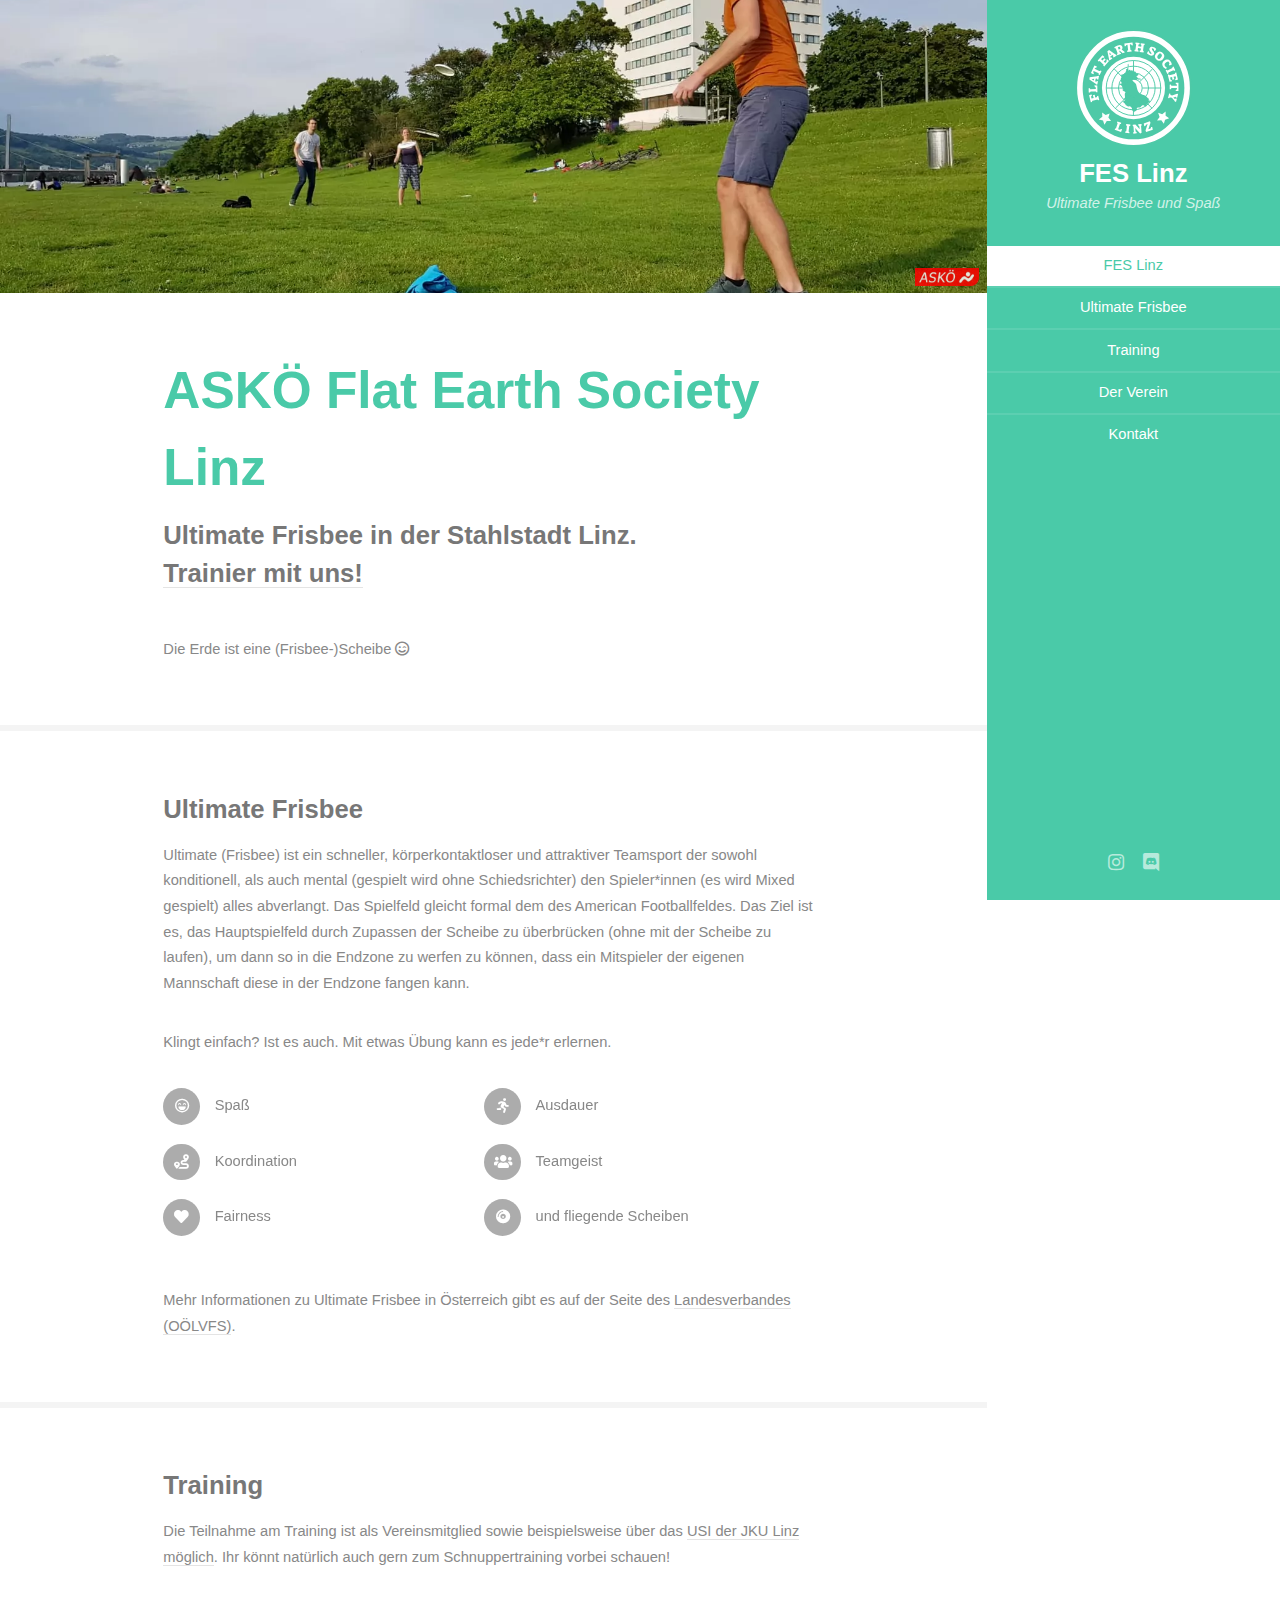
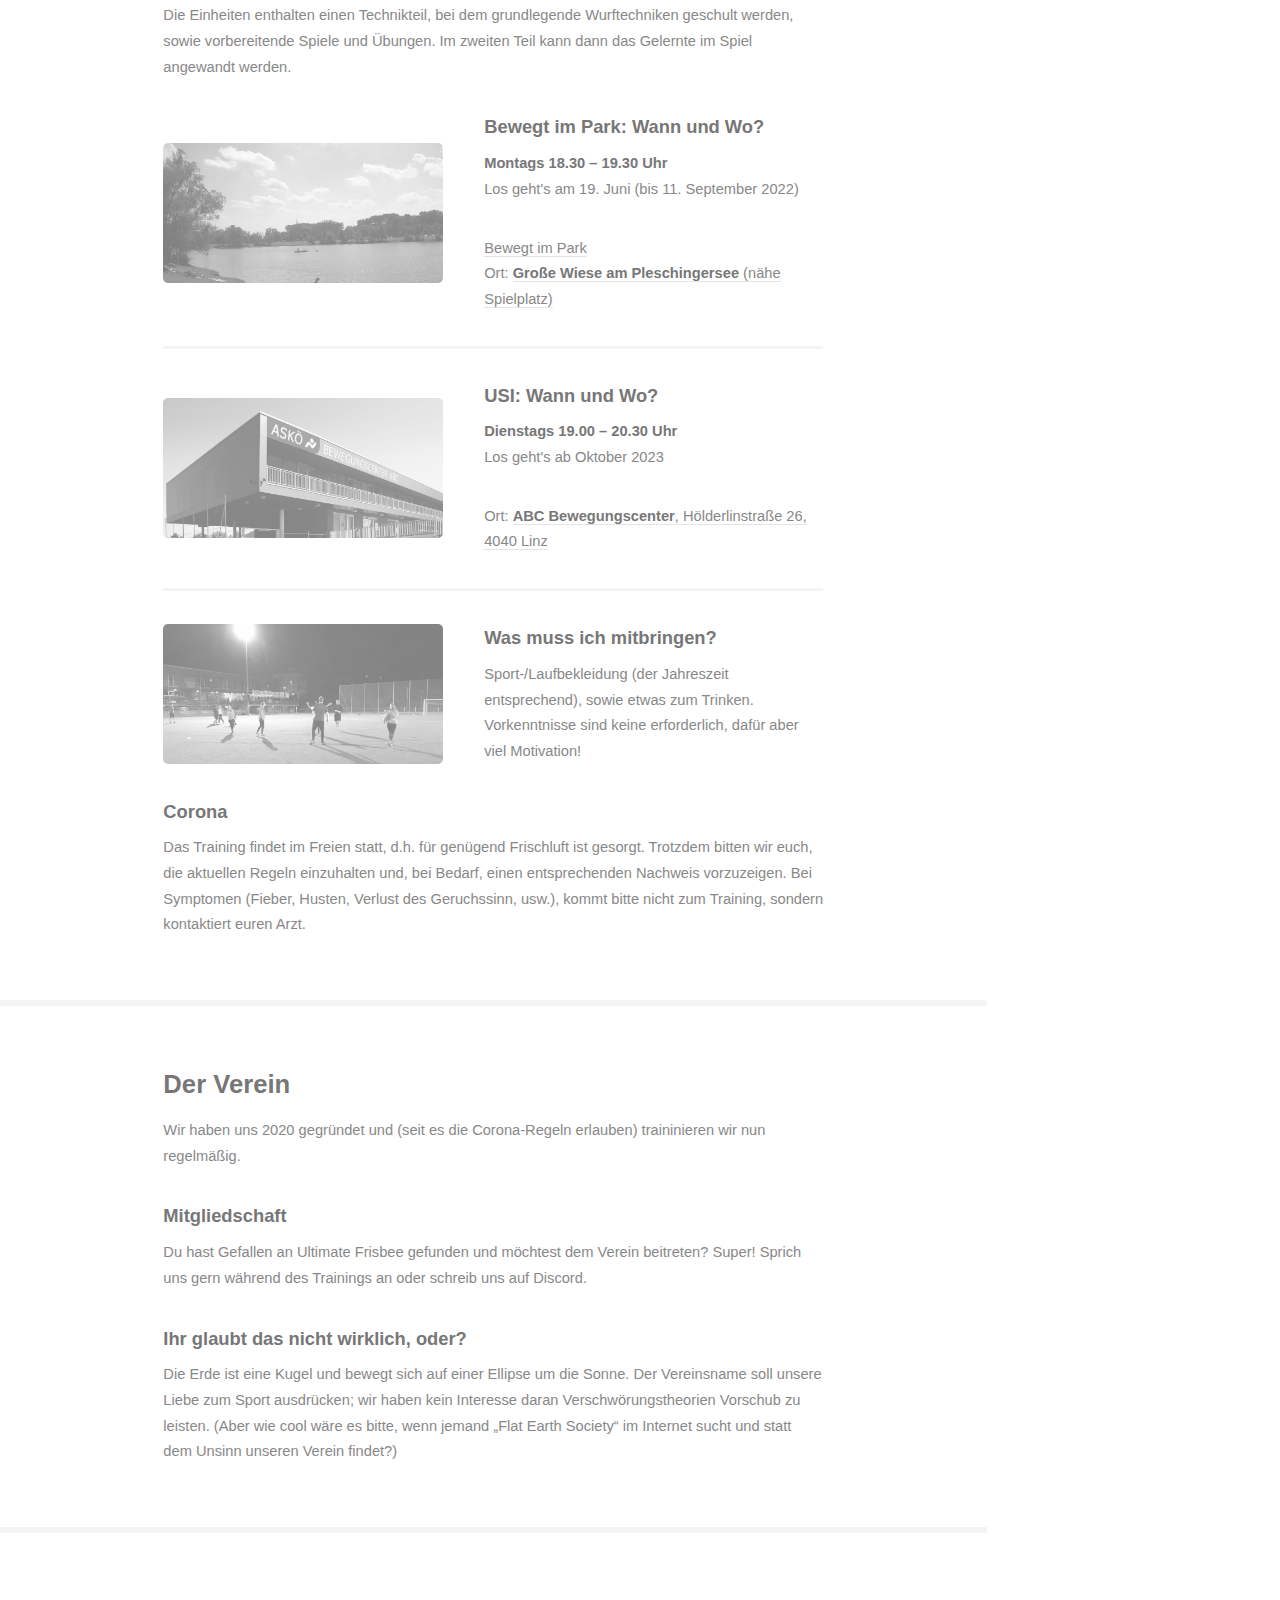
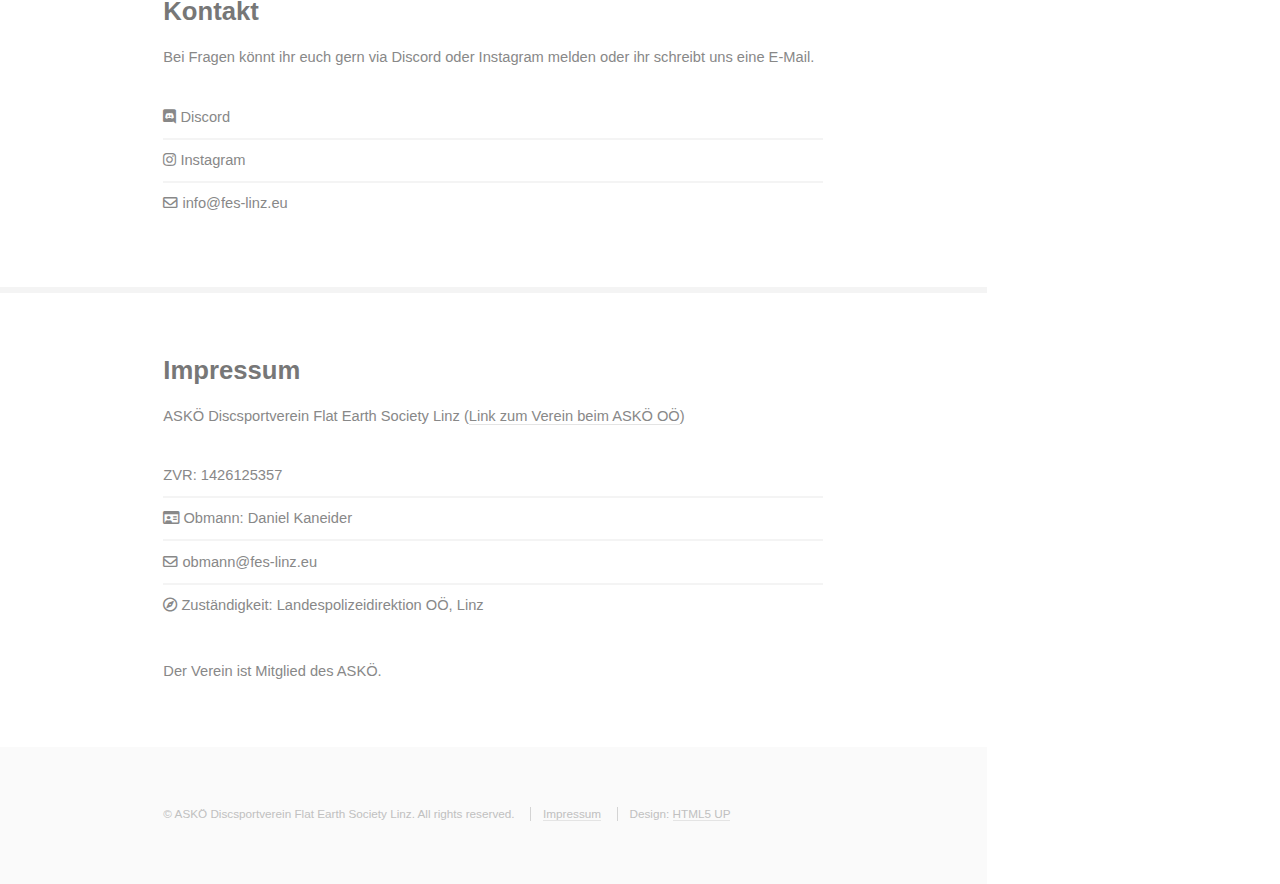
==== commit 83c8ba6f: "Trainings Update" ====
--- a/index.html
+++ b/index.html
@@ -115,23 +115,29 @@
                   <p>Die Einheiten enthalten einen Technikteil, bei dem grundlegende Wurftechniken geschult werden, sowie vorbereitende Spiele und Übungen. Im zweiten Teil kann dann das Gelernte im Spiel angewandt werden.</p>
                   <div class="features">
                     <article>
-                      <div class="image" data-scroll><img src="images/abc.webp" alt="ASKÖ ABC Bewegungscenter" loading="lazy"/></div>
-                      <div class="inner">
-                        <h4><a href="https://bit.ly/usi-linz-ultimate-frisbee" rel="noreferrer">USI</a>: Wann und Wo?</h4>
-                        <p><strong>Dienstags 19.00 &ndash; 20.30 Uhr</strong><br>Los geht's am 7. März 2023 (bis Ende Juni 2023)</p>
-                        <p><a href="https://bit.ly/usi-linz-ultimate-frisbee" rel="noreferrer"><strong>USI Anmeldung</strong></a> (Anmeldung ab sofort)<br>Ort: <a href="https://goo.gl/maps/ZvajhncgYbeurvp46" rel="noreferrer"><strong>ABC Bewegungscenter</strong>, Hölderlinstraße 26, 4040 Linz</a></p>
-                      </div>
-                    </article>
-                    <!-- <article>
                       <div class="image" data-scroll><img src="images/plesch.webp" alt="Pleschinger See. Bild von https://commons.wikimedia.org/wiki/File:Pleschinger_See_1.JPG CC-BY-SA" title="Pleschinger See. Bild von https://commons.wikimedia.org/wiki/File:Pleschinger_See_1.JPG CC-BY-SA" loading="lazy"/></div>
                       <div class="inner">
                         <h4>Bewegt im Park: Wann und Wo?</h4>
                         <p><strong>Montags 18.30 &ndash; 19.30 Uhr</strong><br>
-                            Los geht's am 27. Juni (bis 12. September 2022)
+                            Los geht's am 19. Juni (bis 11. September 2022)
                         </p>
                         <p><a href="https://www.bewegt-im-park.at/kurse-finden/askoe_ooe_ultimate-frisbee-linz/">Bewegt im Park</a><br>Ort: <a href="https://goo.gl/maps/dtrt7rEu7yiBhBPG9" rel="noreferrer"><strong>Große Wiese am Pleschingersee</strong> (nähe Spielplatz)</a></p>
                       </div>
-                    </article> -->
+                    </article>
+                    <article>
+                      <div class="image" data-scroll><img src="images/abc.webp" alt="ASKÖ ABC Bewegungscenter" loading="lazy"/></div>
+                      <div class="inner">
+                        <h4><a href="https://bit.ly/usi-linz-ultimate-frisbee" rel="noreferrer">USI</a>: Wann und Wo?</h4>
+                        <!--
+                          <p><strong>Dienstags 19.00 &ndash; 20.30 Uhr</strong><br>Los geht's am 7. März 2023 (bis Ende Juni 2023)</p>
+                        <p><a href="https://bit.ly/usi-linz-ultimate-frisbee" rel="noreferrer"><strong>USI Anmeldung</strong></a> (Anmeldung ab sofort)<br>
+                          Ort: <a href="https://goo.gl/maps/ZvajhncgYbeurvp46" rel="noreferrer"><strong>ABC Bewegungscenter</strong>, Hölderlinstraße 26, 4040 Linz</a></p>
+                        -->
+                        <p><strong>Dienstags 19.00 &ndash; 20.30 Uhr</strong><br>Los geht's ab Oktober 2023</p>
+                        <p>
+                          Ort: <a href="https://goo.gl/maps/ZvajhncgYbeurvp46" rel="noreferrer"><strong>ABC Bewegungscenter</strong>, Hölderlinstraße 26, 4040 Linz</a></p>
+                      </div>
+                    </article>
                     <article>
                       <div class="image" data-scroll><img src="images/training.webp" alt="Training" loading="lazy" /></div>
                       <div class="inner">
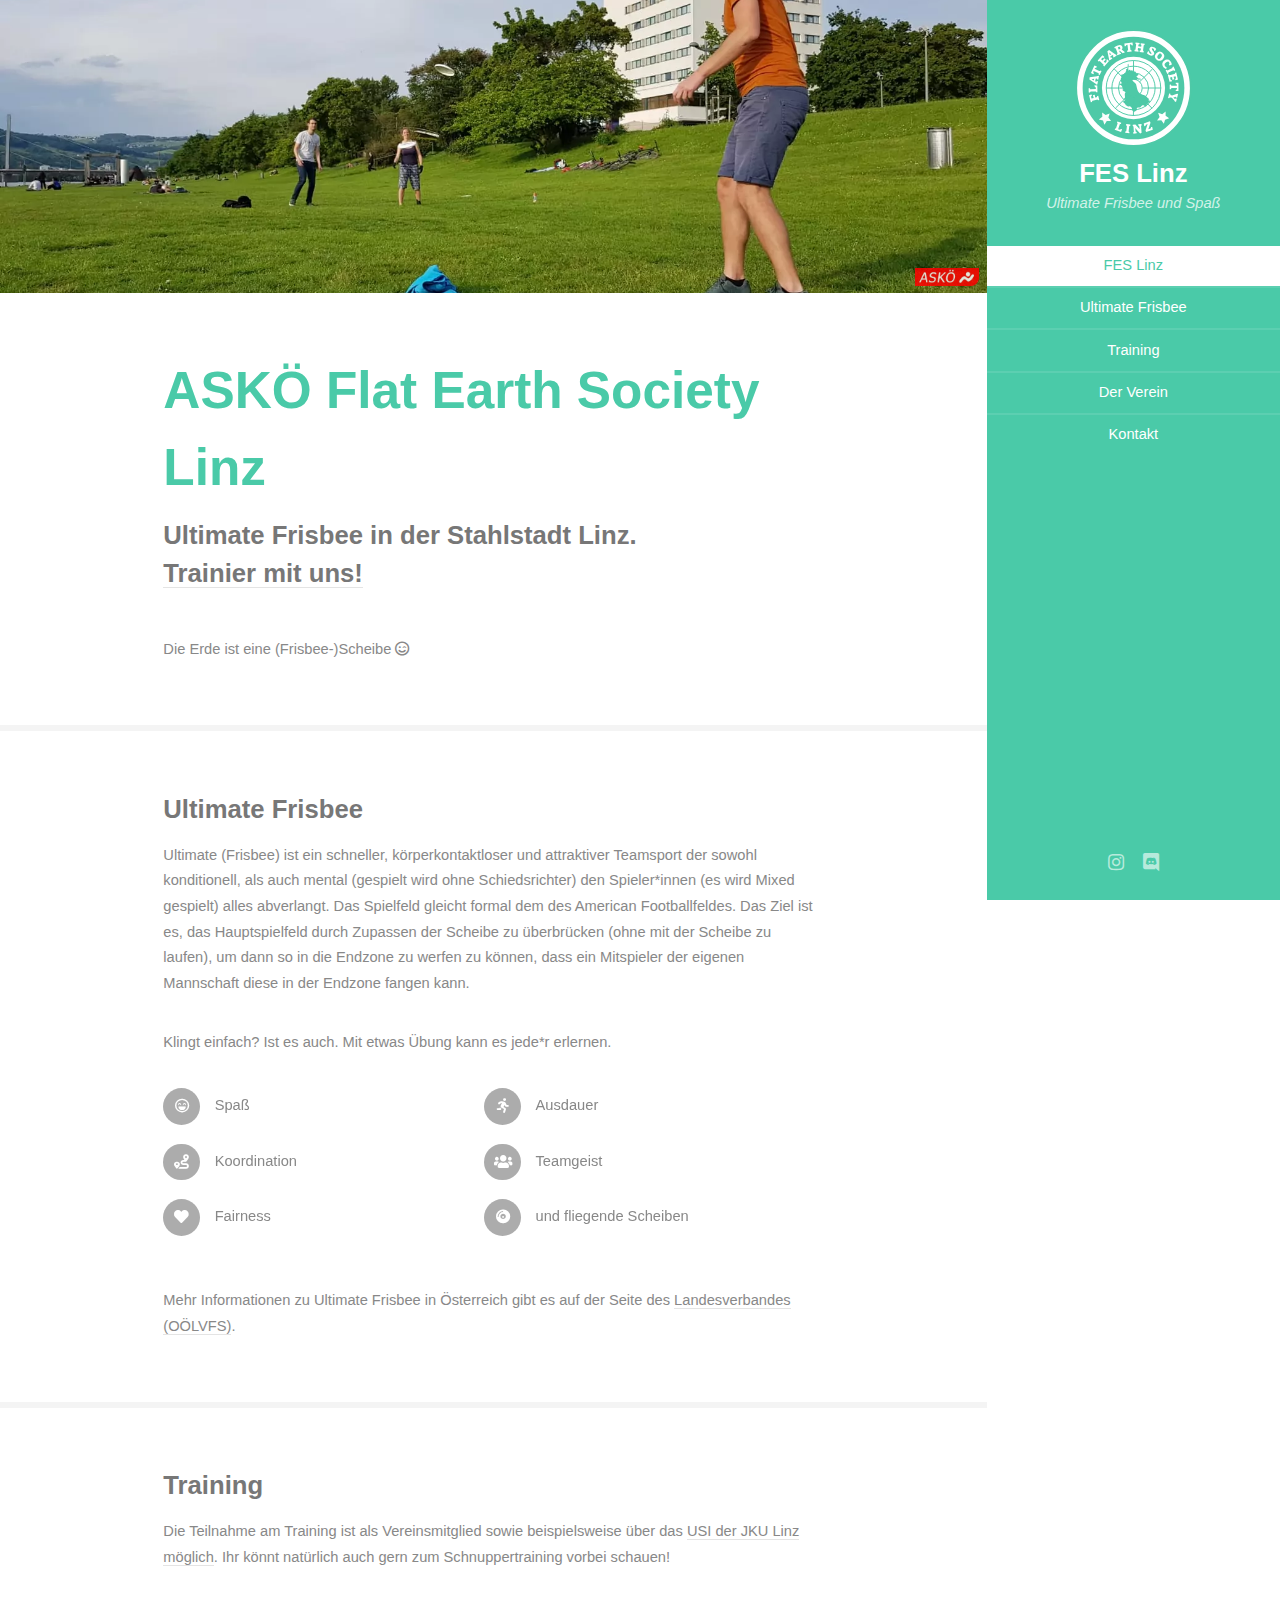
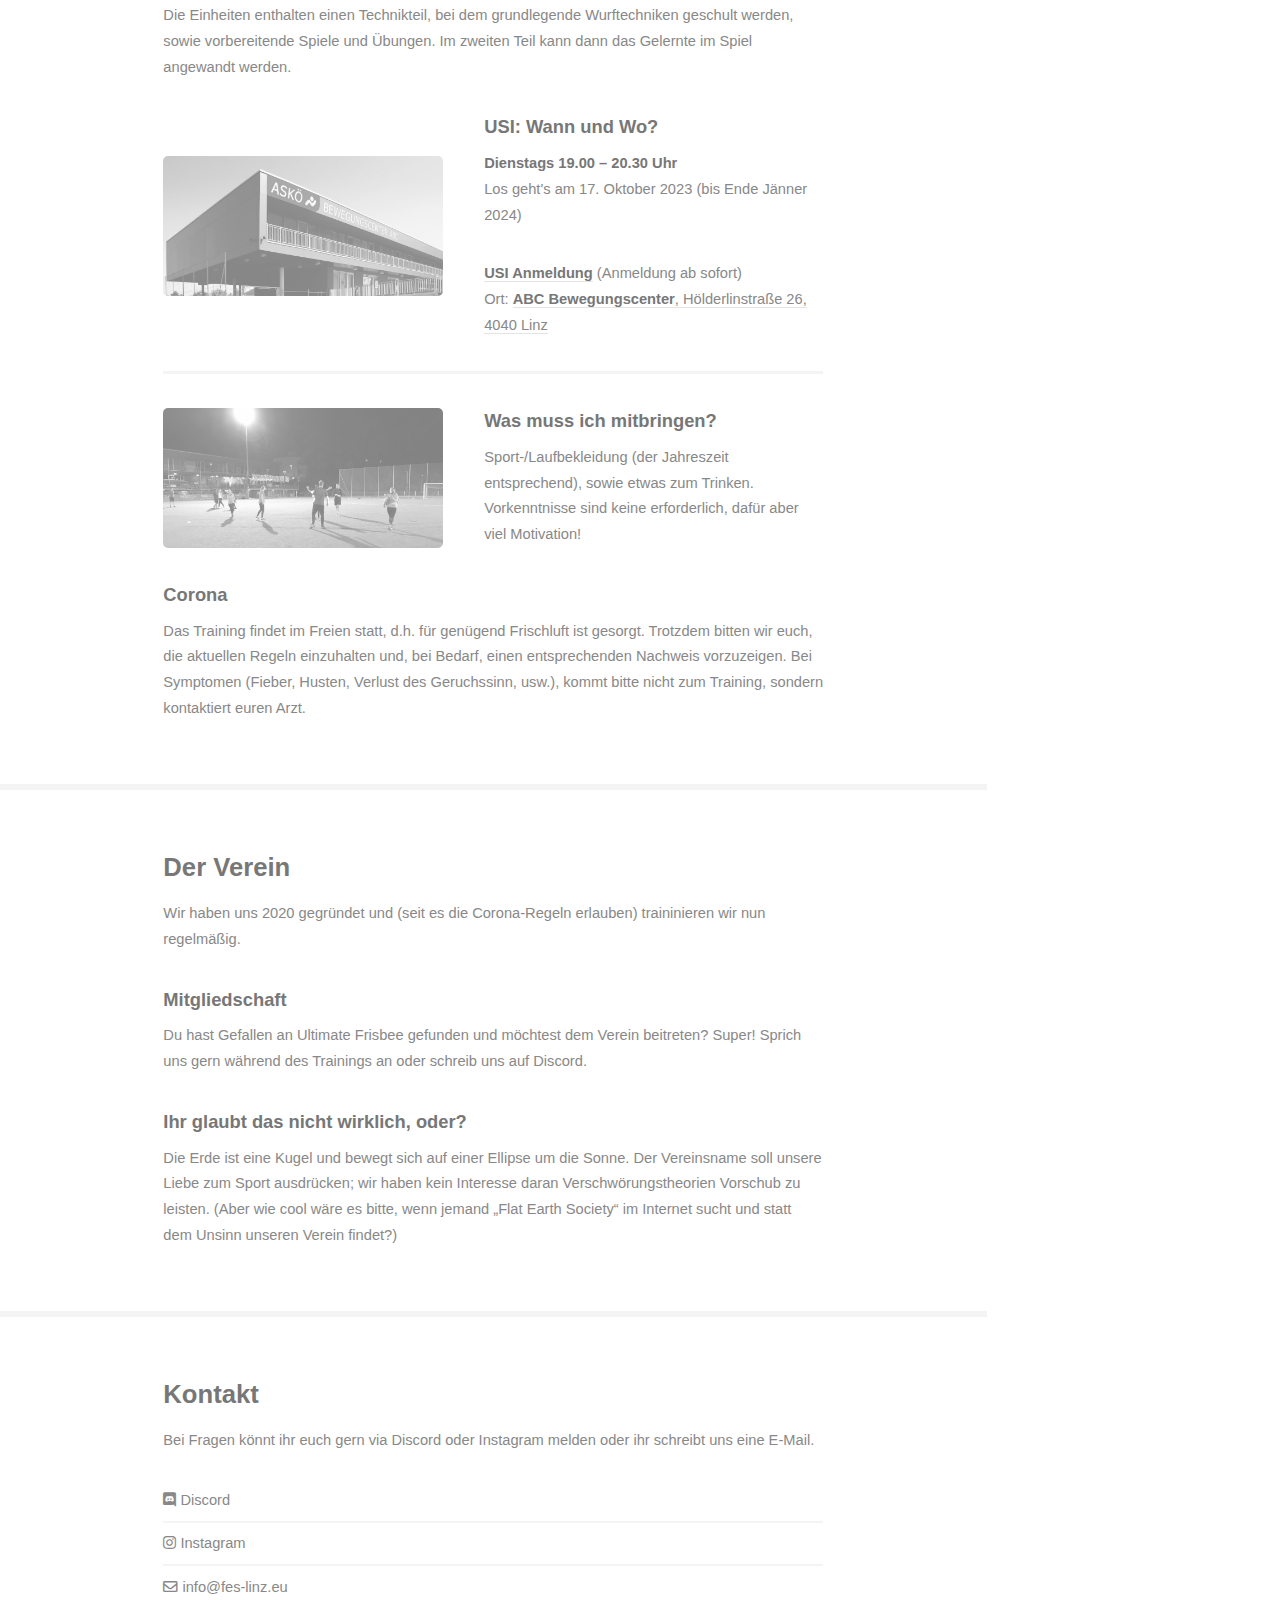
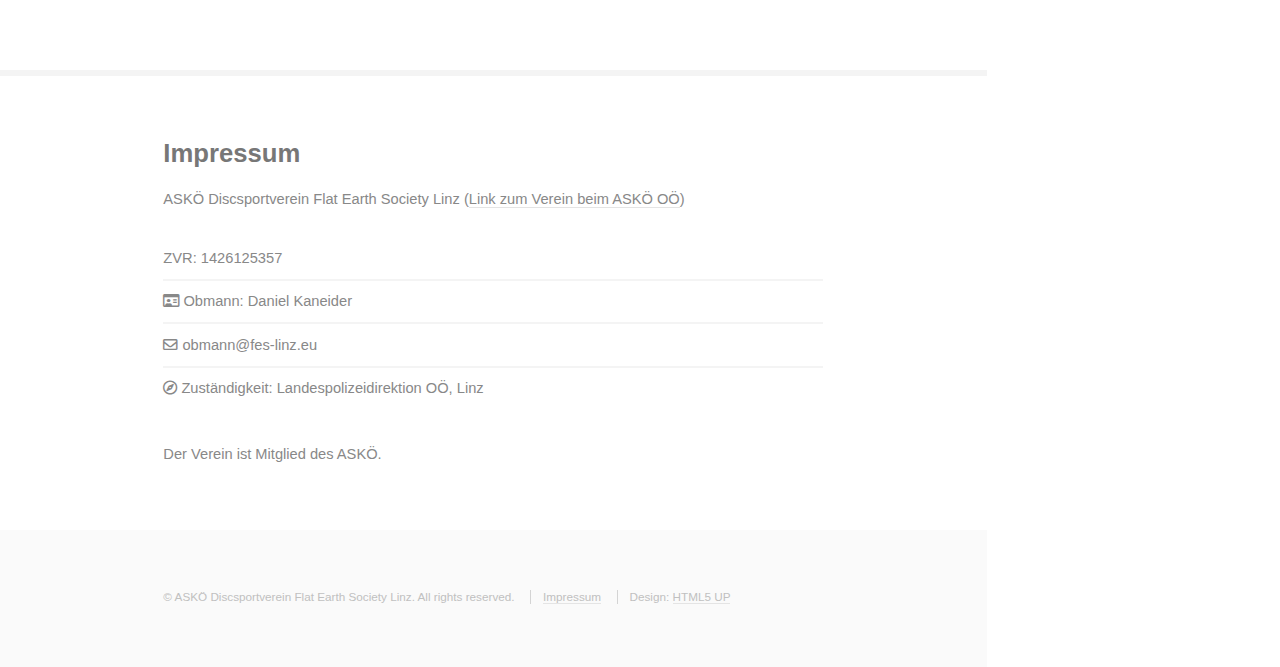
==== commit d8f1e1e3: "Winter Updates" ====
--- a/index.html
+++ b/index.html
@@ -29,7 +29,7 @@
     <meta property="og:description" content="ASKÖ FES Linz - Der Ultimate Verein von Linz" />
 
     <meta name="viewport" content="width=device-width, initial-scale=1, user-scalable=no" />
-    <link rel="stylesheet" href="assets/css/main20210104.css" />
+    <link rel="stylesheet" href="assets/css/main20231005.css" />
     <link rel="preload" href="assets/css/fontawesome-all.min.css" as="style">
     <link rel="preload" href="assets/webfonts/fa-regular-400.woff2" as="font" type="font/woff2" crossorigin>
     <link rel="preload" href="assets/webfonts/fa-solid-900.woff2" as="font" type="font/woff2" crossorigin>
@@ -114,6 +114,7 @@
                   <p>Die Teilnahme am Training ist als Vereinsmitglied sowie beispielsweise über das <a href="https://bit.ly/usi-linz-ultimate-frisbee">USI der JKU Linz möglich</a>. Ihr könnt natürlich auch gern zum Schnuppertraining vorbei schauen!</p>
                   <p>Die Einheiten enthalten einen Technikteil, bei dem grundlegende Wurftechniken geschult werden, sowie vorbereitende Spiele und Übungen. Im zweiten Teil kann dann das Gelernte im Spiel angewandt werden.</p>
                   <div class="features">
+                    <!--
                     <article>
                       <div class="image" data-scroll><img src="images/plesch.webp" alt="Pleschinger See. Bild von https://commons.wikimedia.org/wiki/File:Pleschinger_See_1.JPG CC-BY-SA" title="Pleschinger See. Bild von https://commons.wikimedia.org/wiki/File:Pleschinger_See_1.JPG CC-BY-SA" loading="lazy"/></div>
                       <div class="inner">
@@ -124,18 +125,20 @@
                         <p><a href="https://www.bewegt-im-park.at/kurse-finden/askoe_ooe_ultimate-frisbee-linz/">Bewegt im Park</a><br>Ort: <a href="https://goo.gl/maps/dtrt7rEu7yiBhBPG9" rel="noreferrer"><strong>Große Wiese am Pleschingersee</strong> (nähe Spielplatz)</a></p>
                       </div>
                     </article>
+                    -->
                     <article>
                       <div class="image" data-scroll><img src="images/abc.webp" alt="ASKÖ ABC Bewegungscenter" loading="lazy"/></div>
                       <div class="inner">
                         <h4><a href="https://bit.ly/usi-linz-ultimate-frisbee" rel="noreferrer">USI</a>: Wann und Wo?</h4>
-                        <!--
-                          <p><strong>Dienstags 19.00 &ndash; 20.30 Uhr</strong><br>Los geht's am 7. März 2023 (bis Ende Juni 2023)</p>
+                          <p><strong>Dienstags 19.00 &ndash; 20.30 Uhr</strong><br>Los geht's am 17. Oktober 2023 (bis Ende Jänner 2024)</p>
                         <p><a href="https://bit.ly/usi-linz-ultimate-frisbee" rel="noreferrer"><strong>USI Anmeldung</strong></a> (Anmeldung ab sofort)<br>
                           Ort: <a href="https://goo.gl/maps/ZvajhncgYbeurvp46" rel="noreferrer"><strong>ABC Bewegungscenter</strong>, Hölderlinstraße 26, 4040 Linz</a></p>
-                        -->
+                        <!--
+
                         <p><strong>Dienstags 19.00 &ndash; 20.30 Uhr</strong><br>Los geht's ab Oktober 2023</p>
                         <p>
                           Ort: <a href="https://goo.gl/maps/ZvajhncgYbeurvp46" rel="noreferrer"><strong>ABC Bewegungscenter</strong>, Hölderlinstraße 26, 4040 Linz</a></p>
+                        -->
                       </div>
                     </article>
                     <article>
--- a/assets/css/main20231005.css
+++ b/assets/css/main20231005.css
@@ -0,0 +1,3350 @@
+@import url("fontawesome-all.min.css");
+/* 
+    We don't really need source code ...
+    @import url("https://fonts.googleapis.com/css?family=Lato:400,400italic,700,700italic|Source+Code+Pro:400"); 
+*/
+
+/*
+	Read Only by HTML5 UP
+	html5up.net | @ajlkn
+	Free for personal and commercial use under the CCA 3.0 license (html5up.net/license)
+*/
+
+html, body, div, span, applet, object,
+iframe, h1, h2, h3, h4, h5, h6, p, blockquote,
+pre, a, abbr, acronym, address, big, cite,
+code, del, dfn, em, img, ins, kbd, q, s, samp,
+small, strike, strong, sub, sup, tt, var, b,
+u, i, center, dl, dt, dd, ol, ul, li, fieldset,
+form, label, legend, table, caption, tbody,
+tfoot, thead, tr, th, td, article, aside,
+canvas, details, embed, figure, figcaption,
+footer, header, hgroup, menu, nav, output, ruby,
+section, summary, time, mark, audio, video {
+	margin: 0;
+	padding: 0;
+	border: 0;
+	font-size: 100%;
+	font: inherit;
+	vertical-align: baseline;}
+
+article, aside, details, figcaption, figure,
+footer, header, hgroup, menu, nav, section {
+	display: block;}
+
+body {
+	line-height: 1;
+}
+
+ol, ul {
+	list-style: none;
+}
+
+blockquote, q {
+	quotes: none;
+}
+
+	blockquote:before, blockquote:after, q:before, q:after {
+		content: '';
+		content: none;
+	}
+
+table {
+	border-collapse: collapse;
+	border-spacing: 0;
+}
+
+body {
+	-webkit-text-size-adjust: none;
+}
+
+mark {
+	background-color: transparent;
+	color: inherit;
+}
+
+input::-moz-focus-inner {
+	border: 0;
+	padding: 0;
+}
+
+input, select, textarea {
+	-moz-appearance: none;
+	-webkit-appearance: none;
+	-ms-appearance: none;
+	appearance: none;
+}
+
+/* Basic */
+
+	html {
+		box-sizing: border-box;
+	}
+
+	*, *:before, *:after {
+		box-sizing: inherit;
+	}
+
+	body {
+		background: #fff;
+	}
+
+		body.is-preload *, body.is-preload *:before, body.is-preload *:after {
+			-moz-animation: none !important;
+			-webkit-animation: none !important;
+			-ms-animation: none !important;
+			animation: none !important;
+			-moz-transition: none !important;
+			-webkit-transition: none !important;
+			-ms-transition: none !important;
+			transition: none !important;
+		}
+
+	body, input, select, textarea {
+		color: #888;
+		font-family: "Lato", sans-serif;
+		font-size: 16pt;
+		font-weight: 400;
+		line-height: 1.75em;
+	}
+
+	a {
+		-moz-transition: color 0.2s ease-in-out, border-color 0.2s ease-in-out;
+		-webkit-transition: color 0.2s ease-in-out, border-color 0.2s ease-in-out;
+		-ms-transition: color 0.2s ease-in-out, border-color 0.2s ease-in-out;
+		transition: color 0.2s ease-in-out, border-color 0.2s ease-in-out;
+		border-bottom: solid 1px #e4e4e4;
+		color: inherit;
+		opacity: inherit;
+		text-decoration: none;
+	}
+
+		a:hover {
+			border-bottom-color: transparent;
+			color: #4acaa8 !important;
+			opacity: 1;
+		}
+    
+    a img {
+        transition: opacity 0.2s ease-in-out;
+        opacity: inherit;
+    }
+    
+    	a:hover img {
+			opacity: 1 !important;
+		}
+
+	strong, b {
+		color: #777;
+		font-weight: 700;
+	}
+
+	em, i {
+		font-style: italic;
+	}
+
+	p {
+		margin: 0 0 2.25em 0;
+	}
+
+	h1, h2, h3, h4, h5, h6 {
+		color: #777;
+		font-weight: 700;
+		line-height: 1em;
+		margin: 0 0 0.5625em 0;
+	}
+
+		h1 a, h2 a, h3 a, h4 a, h5 a, h6 a {
+			border: 0;
+			color: inherit;
+			text-decoration: none;
+		}
+
+	h2 {
+		font-size: 2em;
+		line-height: 1.5em;
+	}
+
+	h3 {
+		font-size: 1.75em;
+		line-height: 1.5em;
+	}
+
+	h4 {
+		font-size: 1.25em;
+		line-height: 1.5em;
+	}
+
+	h5 {
+		font-size: 0.9em;
+		line-height: 1.5em;
+	}
+
+	h6 {
+		font-size: 0.7em;
+		line-height: 1.5em;
+	}
+
+	sub {
+		font-size: 0.8em;
+		position: relative;
+		top: 0.5em;
+	}
+
+	sup {
+		font-size: 0.8em;
+		position: relative;
+		top: -0.5em;
+	}
+
+	hr {
+		border: 0;
+		border-bottom: solid 2px #f4f4f4;
+		margin: 2.25em 0;
+	}
+
+		hr.major {
+			margin: 3.375em 0;
+		}
+
+	blockquote {
+		border-left: solid 8px #e4e4e4;
+		font-style: italic;
+		margin: 0 0 2.25em 0;
+		padding: 0.5em 0 0.5em 2em;
+	}
+
+	code {
+		background: #555;
+		border-radius: 5px;
+		color: #fff;
+		font-family: "Source Code Pro", monospace;
+		font-size: 0.9em;
+		margin: 0 0.25em;
+		padding: 0.25em 0.65em;
+	}
+
+	pre {
+		font-family: "Source Code Pro", monospace;
+		font-size: 0.9em;
+		margin: 0 0 2.25em 0;
+	}
+
+		pre code {
+			-webkit-overflow-scrolling: touch;
+			display: block;
+			line-height: 1.5em;
+			overflow-x: auto;
+			padding: 1em 1.5em;
+		}
+
+	.align-left {
+		text-align: left;
+	}
+
+	.align-center {
+		text-align: center;
+	}
+
+	.align-right {
+		text-align: right;
+	}
+
+/* Row */
+
+	.row {
+		display: flex;
+		flex-wrap: wrap;
+		box-sizing: border-box;
+		align-items: stretch;
+	}
+
+		.row > * {
+			box-sizing: border-box;
+		}
+
+		.row.gtr-uniform > * > :last-child {
+			margin-bottom: 0;
+		}
+
+		.row.aln-left {
+			justify-content: flex-start;
+		}
+
+		.row.aln-center {
+			justify-content: center;
+		}
+
+		.row.aln-right {
+			justify-content: flex-end;
+		}
+
+		.row.aln-top {
+			align-items: flex-start;
+		}
+
+		.row.aln-middle {
+			align-items: center;
+		}
+
+		.row.aln-bottom {
+			align-items: flex-end;
+		}
+
+		.row > .imp {
+			order: -1;
+		}
+
+		.row > .col-1 {
+			width: 8.33333%;
+		}
+
+		.row > .off-1 {
+			margin-left: 8.33333%;
+		}
+
+		.row > .col-2 {
+			width: 16.66667%;
+		}
+
+		.row > .off-2 {
+			margin-left: 16.66667%;
+		}
+
+		.row > .col-3 {
+			width: 25%;
+		}
+
+		.row > .off-3 {
+			margin-left: 25%;
+		}
+
+		.row > .col-4 {
+			width: 33.33333%;
+		}
+
+		.row > .off-4 {
+			margin-left: 33.33333%;
+		}
+
+		.row > .col-5 {
+			width: 41.66667%;
+		}
+
+		.row > .off-5 {
+			margin-left: 41.66667%;
+		}
+
+		.row > .col-6 {
+			width: 50%;
+		}
+
+		.row > .off-6 {
+			margin-left: 50%;
+		}
+
+		.row > .col-7 {
+			width: 58.33333%;
+		}
+
+		.row > .off-7 {
+			margin-left: 58.33333%;
+		}
+
+		.row > .col-8 {
+			width: 66.66667%;
+		}
+
+		.row > .off-8 {
+			margin-left: 66.66667%;
+		}
+
+		.row > .col-9 {
+			width: 75%;
+		}
+
+		.row > .off-9 {
+			margin-left: 75%;
+		}
+
+		.row > .col-10 {
+			width: 83.33333%;
+		}
+
+		.row > .off-10 {
+			margin-left: 83.33333%;
+		}
+
+		.row > .col-11 {
+			width: 91.66667%;
+		}
+
+		.row > .off-11 {
+			margin-left: 91.66667%;
+		}
+
+		.row > .col-12 {
+			width: 100%;
+		}
+
+		.row > .off-12 {
+			margin-left: 100%;
+		}
+
+		.row.gtr-0 {
+			margin-top: 0;
+			margin-left: 0em;
+		}
+
+			.row.gtr-0 > * {
+				padding: 0 0 0 0em;
+			}
+
+			.row.gtr-0.gtr-uniform {
+				margin-top: 0em;
+			}
+
+				.row.gtr-0.gtr-uniform > * {
+					padding-top: 0em;
+				}
+
+		.row.gtr-25 {
+			margin-top: 0;
+			margin-left: -0.5em;
+		}
+
+			.row.gtr-25 > * {
+				padding: 0 0 0 0.5em;
+			}
+
+			.row.gtr-25.gtr-uniform {
+				margin-top: -0.5em;
+			}
+
+				.row.gtr-25.gtr-uniform > * {
+					padding-top: 0.5em;
+				}
+
+		.row.gtr-50 {
+			margin-top: 0;
+			margin-left: -1em;
+		}
+
+			.row.gtr-50 > * {
+				padding: 0 0 0 1em;
+			}
+
+			.row.gtr-50.gtr-uniform {
+				margin-top: -1em;
+			}
+
+				.row.gtr-50.gtr-uniform > * {
+					padding-top: 1em;
+				}
+
+		.row {
+			margin-top: 0;
+			margin-left: -2em;
+		}
+
+			.row > * {
+				padding: 0 0 0 2em;
+			}
+
+			.row.gtr-uniform {
+				margin-top: -2em;
+			}
+
+				.row.gtr-uniform > * {
+					padding-top: 2em;
+				}
+
+		.row.gtr-150 {
+			margin-top: 0;
+			margin-left: -3em;
+		}
+
+			.row.gtr-150 > * {
+				padding: 0 0 0 3em;
+			}
+
+			.row.gtr-150.gtr-uniform {
+				margin-top: -3em;
+			}
+
+				.row.gtr-150.gtr-uniform > * {
+					padding-top: 3em;
+				}
+
+		.row.gtr-200 {
+			margin-top: 0;
+			margin-left: -4em;
+		}
+
+			.row.gtr-200 > * {
+				padding: 0 0 0 4em;
+			}
+
+			.row.gtr-200.gtr-uniform {
+				margin-top: -4em;
+			}
+
+				.row.gtr-200.gtr-uniform > * {
+					padding-top: 4em;
+				}
+
+		@media screen and (max-width: 1680px) {
+
+			.row {
+				display: flex;
+				flex-wrap: wrap;
+				box-sizing: border-box;
+				align-items: stretch;
+			}
+
+				.row > * {
+					box-sizing: border-box;
+				}
+
+				.row.gtr-uniform > * > :last-child {
+					margin-bottom: 0;
+				}
+
+				.row.aln-left {
+					justify-content: flex-start;
+				}
+
+				.row.aln-center {
+					justify-content: center;
+				}
+
+				.row.aln-right {
+					justify-content: flex-end;
+				}
+
+				.row.aln-top {
+					align-items: flex-start;
+				}
+
+				.row.aln-middle {
+					align-items: center;
+				}
+
+				.row.aln-bottom {
+					align-items: flex-end;
+				}
+
+				.row > .imp-xlarge {
+					order: -1;
+				}
+
+				.row > .col-1-xlarge {
+					width: 8.33333%;
+				}
+
+				.row > .off-1-xlarge {
+					margin-left: 8.33333%;
+				}
+
+				.row > .col-2-xlarge {
+					width: 16.66667%;
+				}
+
+				.row > .off-2-xlarge {
+					margin-left: 16.66667%;
+				}
+
+				.row > .col-3-xlarge {
+					width: 25%;
+				}
+
+				.row > .off-3-xlarge {
+					margin-left: 25%;
+				}
+
+				.row > .col-4-xlarge {
+					width: 33.33333%;
+				}
+
+				.row > .off-4-xlarge {
+					margin-left: 33.33333%;
+				}
+
+				.row > .col-5-xlarge {
+					width: 41.66667%;
+				}
+
+				.row > .off-5-xlarge {
+					margin-left: 41.66667%;
+				}
+
+				.row > .col-6-xlarge {
+					width: 50%;
+				}
+
+				.row > .off-6-xlarge {
+					margin-left: 50%;
+				}
+
+				.row > .col-7-xlarge {
+					width: 58.33333%;
+				}
+
+				.row > .off-7-xlarge {
+					margin-left: 58.33333%;
+				}
+
+				.row > .col-8-xlarge {
+					width: 66.66667%;
+				}
+
+				.row > .off-8-xlarge {
+					margin-left: 66.66667%;
+				}
+
+				.row > .col-9-xlarge {
+					width: 75%;
+				}
+
+				.row > .off-9-xlarge {
+					margin-left: 75%;
+				}
+
+				.row > .col-10-xlarge {
+					width: 83.33333%;
+				}
+
+				.row > .off-10-xlarge {
+					margin-left: 83.33333%;
+				}
+
+				.row > .col-11-xlarge {
+					width: 91.66667%;
+				}
+
+				.row > .off-11-xlarge {
+					margin-left: 91.66667%;
+				}
+
+				.row > .col-12-xlarge {
+					width: 100%;
+				}
+
+				.row > .off-12-xlarge {
+					margin-left: 100%;
+				}
+
+				.row.gtr-0 {
+					margin-top: 0;
+					margin-left: 0em;
+				}
+
+					.row.gtr-0 > * {
+						padding: 0 0 0 0em;
+					}
+
+					.row.gtr-0.gtr-uniform {
+						margin-top: 0em;
+					}
+
+						.row.gtr-0.gtr-uniform > * {
+							padding-top: 0em;
+						}
+
+				.row.gtr-25 {
+					margin-top: 0;
+					margin-left: -0.5em;
+				}
+
+					.row.gtr-25 > * {
+						padding: 0 0 0 0.5em;
+					}
+
+					.row.gtr-25.gtr-uniform {
+						margin-top: -0.5em;
+					}
+
+						.row.gtr-25.gtr-uniform > * {
+							padding-top: 0.5em;
+						}
+
+				.row.gtr-50 {
+					margin-top: 0;
+					margin-left: -1em;
+				}
+
+					.row.gtr-50 > * {
+						padding: 0 0 0 1em;
+					}
+
+					.row.gtr-50.gtr-uniform {
+						margin-top: -1em;
+					}
+
+						.row.gtr-50.gtr-uniform > * {
+							padding-top: 1em;
+						}
+
+				.row {
+					margin-top: 0;
+					margin-left: -2em;
+				}
+
+					.row > * {
+						padding: 0 0 0 2em;
+					}
+
+					.row.gtr-uniform {
+						margin-top: -2em;
+					}
+
+						.row.gtr-uniform > * {
+							padding-top: 2em;
+						}
+
+				.row.gtr-150 {
+					margin-top: 0;
+					margin-left: -3em;
+				}
+
+					.row.gtr-150 > * {
+						padding: 0 0 0 3em;
+					}
+
+					.row.gtr-150.gtr-uniform {
+						margin-top: -3em;
+					}
+
+						.row.gtr-150.gtr-uniform > * {
+							padding-top: 3em;
+						}
+
+				.row.gtr-200 {
+					margin-top: 0;
+					margin-left: -4em;
+				}
+
+					.row.gtr-200 > * {
+						padding: 0 0 0 4em;
+					}
+
+					.row.gtr-200.gtr-uniform {
+						margin-top: -4em;
+					}
+
+						.row.gtr-200.gtr-uniform > * {
+							padding-top: 4em;
+						}
+
+		}
+
+		@media screen and (max-width: 1280px) {
+
+			.row {
+				display: flex;
+				flex-wrap: wrap;
+				box-sizing: border-box;
+				align-items: stretch;
+			}
+
+				.row > * {
+					box-sizing: border-box;
+				}
+
+				.row.gtr-uniform > * > :last-child {
+					margin-bottom: 0;
+				}
+
+				.row.aln-left {
+					justify-content: flex-start;
+				}
+
+				.row.aln-center {
+					justify-content: center;
+				}
+
+				.row.aln-right {
+					justify-content: flex-end;
+				}
+
+				.row.aln-top {
+					align-items: flex-start;
+				}
+
+				.row.aln-middle {
+					align-items: center;
+				}
+
+				.row.aln-bottom {
+					align-items: flex-end;
+				}
+
+				.row > .imp-large {
+					order: -1;
+				}
+
+				.row > .col-1-large {
+					width: 8.33333%;
+				}
+
+				.row > .off-1-large {
+					margin-left: 8.33333%;
+				}
+
+				.row > .col-2-large {
+					width: 16.66667%;
+				}
+
+				.row > .off-2-large {
+					margin-left: 16.66667%;
+				}
+
+				.row > .col-3-large {
+					width: 25%;
+				}
+
+				.row > .off-3-large {
+					margin-left: 25%;
+				}
+
+				.row > .col-4-large {
+					width: 33.33333%;
+				}
+
+				.row > .off-4-large {
+					margin-left: 33.33333%;
+				}
+
+				.row > .col-5-large {
+					width: 41.66667%;
+				}
+
+				.row > .off-5-large {
+					margin-left: 41.66667%;
+				}
+
+				.row > .col-6-large {
+					width: 50%;
+				}
+
+				.row > .off-6-large {
+					margin-left: 50%;
+				}
+
+				.row > .col-7-large {
+					width: 58.33333%;
+				}
+
+				.row > .off-7-large {
+					margin-left: 58.33333%;
+				}
+
+				.row > .col-8-large {
+					width: 66.66667%;
+				}
+
+				.row > .off-8-large {
+					margin-left: 66.66667%;
+				}
+
+				.row > .col-9-large {
+					width: 75%;
+				}
+
+				.row > .off-9-large {
+					margin-left: 75%;
+				}
+
+				.row > .col-10-large {
+					width: 83.33333%;
+				}
+
+				.row > .off-10-large {
+					margin-left: 83.33333%;
+				}
+
+				.row > .col-11-large {
+					width: 91.66667%;
+				}
+
+				.row > .off-11-large {
+					margin-left: 91.66667%;
+				}
+
+				.row > .col-12-large {
+					width: 100%;
+				}
+
+				.row > .off-12-large {
+					margin-left: 100%;
+				}
+
+				.row.gtr-0 {
+					margin-top: 0;
+					margin-left: 0em;
+				}
+
+					.row.gtr-0 > * {
+						padding: 0 0 0 0em;
+					}
+
+					.row.gtr-0.gtr-uniform {
+						margin-top: 0em;
+					}
+
+						.row.gtr-0.gtr-uniform > * {
+							padding-top: 0em;
+						}
+
+				.row.gtr-25 {
+					margin-top: 0;
+					margin-left: -0.375em;
+				}
+
+					.row.gtr-25 > * {
+						padding: 0 0 0 0.375em;
+					}
+
+					.row.gtr-25.gtr-uniform {
+						margin-top: -0.375em;
+					}
+
+						.row.gtr-25.gtr-uniform > * {
+							padding-top: 0.375em;
+						}
+
+				.row.gtr-50 {
+					margin-top: 0;
+					margin-left: -0.75em;
+				}
+
+					.row.gtr-50 > * {
+						padding: 0 0 0 0.75em;
+					}
+
+					.row.gtr-50.gtr-uniform {
+						margin-top: -0.75em;
+					}
+
+						.row.gtr-50.gtr-uniform > * {
+							padding-top: 0.75em;
+						}
+
+				.row {
+					margin-top: 0;
+					margin-left: -1.5em;
+				}
+
+					.row > * {
+						padding: 0 0 0 1.5em;
+					}
+
+					.row.gtr-uniform {
+						margin-top: -1.5em;
+					}
+
+						.row.gtr-uniform > * {
+							padding-top: 1.5em;
+						}
+
+				.row.gtr-150 {
+					margin-top: 0;
+					margin-left: -2.25em;
+				}
+
+					.row.gtr-150 > * {
+						padding: 0 0 0 2.25em;
+					}
+
+					.row.gtr-150.gtr-uniform {
+						margin-top: -2.25em;
+					}
+
+						.row.gtr-150.gtr-uniform > * {
+							padding-top: 2.25em;
+						}
+
+				.row.gtr-200 {
+					margin-top: 0;
+					margin-left: -3em;
+				}
+
+					.row.gtr-200 > * {
+						padding: 0 0 0 3em;
+					}
+
+					.row.gtr-200.gtr-uniform {
+						margin-top: -3em;
+					}
+
+						.row.gtr-200.gtr-uniform > * {
+							padding-top: 3em;
+						}
+
+		}
+
+		@media screen and (max-width: 1024px) {
+
+			.row {
+				display: flex;
+				flex-wrap: wrap;
+				box-sizing: border-box;
+				align-items: stretch;
+			}
+
+				.row > * {
+					box-sizing: border-box;
+				}
+
+				.row.gtr-uniform > * > :last-child {
+					margin-bottom: 0;
+				}
+
+				.row.aln-left {
+					justify-content: flex-start;
+				}
+
+				.row.aln-center {
+					justify-content: center;
+				}
+
+				.row.aln-right {
+					justify-content: flex-end;
+				}
+
+				.row.aln-top {
+					align-items: flex-start;
+				}
+
+				.row.aln-middle {
+					align-items: center;
+				}
+
+				.row.aln-bottom {
+					align-items: flex-end;
+				}
+
+				.row > .imp-medium {
+					order: -1;
+				}
+
+				.row > .col-1-medium {
+					width: 8.33333%;
+				}
+
+				.row > .off-1-medium {
+					margin-left: 8.33333%;
+				}
+
+				.row > .col-2-medium {
+					width: 16.66667%;
+				}
+
+				.row > .off-2-medium {
+					margin-left: 16.66667%;
+				}
+
+				.row > .col-3-medium {
+					width: 25%;
+				}
+
+				.row > .off-3-medium {
+					margin-left: 25%;
+				}
+
+				.row > .col-4-medium {
+					width: 33.33333%;
+				}
+
+				.row > .off-4-medium {
+					margin-left: 33.33333%;
+				}
+
+				.row > .col-5-medium {
+					width: 41.66667%;
+				}
+
+				.row > .off-5-medium {
+					margin-left: 41.66667%;
+				}
+
+				.row > .col-6-medium {
+					width: 50%;
+				}
+
+				.row > .off-6-medium {
+					margin-left: 50%;
+				}
+
+				.row > .col-7-medium {
+					width: 58.33333%;
+				}
+
+				.row > .off-7-medium {
+					margin-left: 58.33333%;
+				}
+
+				.row > .col-8-medium {
+					width: 66.66667%;
+				}
+
+				.row > .off-8-medium {
+					margin-left: 66.66667%;
+				}
+
+				.row > .col-9-medium {
+					width: 75%;
+				}
+
+				.row > .off-9-medium {
+					margin-left: 75%;
+				}
+
+				.row > .col-10-medium {
+					width: 83.33333%;
+				}
+
+				.row > .off-10-medium {
+					margin-left: 83.33333%;
+				}
+
+				.row > .col-11-medium {
+					width: 91.66667%;
+				}
+
+				.row > .off-11-medium {
+					margin-left: 91.66667%;
+				}
+
+				.row > .col-12-medium {
+					width: 100%;
+				}
+
+				.row > .off-12-medium {
+					margin-left: 100%;
+				}
+
+				.row.gtr-0 {
+					margin-top: 0;
+					margin-left: 0em;
+				}
+
+					.row.gtr-0 > * {
+						padding: 0 0 0 0em;
+					}
+
+					.row.gtr-0.gtr-uniform {
+						margin-top: 0em;
+					}
+
+						.row.gtr-0.gtr-uniform > * {
+							padding-top: 0em;
+						}
+
+				.row.gtr-25 {
+					margin-top: 0;
+					margin-left: -0.375em;
+				}
+
+					.row.gtr-25 > * {
+						padding: 0 0 0 0.375em;
+					}
+
+					.row.gtr-25.gtr-uniform {
+						margin-top: -0.375em;
+					}
+
+						.row.gtr-25.gtr-uniform > * {
+							padding-top: 0.375em;
+						}
+
+				.row.gtr-50 {
+					margin-top: 0;
+					margin-left: -0.75em;
+				}
+
+					.row.gtr-50 > * {
+						padding: 0 0 0 0.75em;
+					}
+
+					.row.gtr-50.gtr-uniform {
+						margin-top: -0.75em;
+					}
+
+						.row.gtr-50.gtr-uniform > * {
+							padding-top: 0.75em;
+						}
+
+				.row {
+					margin-top: 0;
+					margin-left: -1.5em;
+				}
+
+					.row > * {
+						padding: 0 0 0 1.5em;
+					}
+
+					.row.gtr-uniform {
+						margin-top: -1.5em;
+					}
+
+						.row.gtr-uniform > * {
+							padding-top: 1.5em;
+						}
+
+				.row.gtr-150 {
+					margin-top: 0;
+					margin-left: -2.25em;
+				}
+
+					.row.gtr-150 > * {
+						padding: 0 0 0 2.25em;
+					}
+
+					.row.gtr-150.gtr-uniform {
+						margin-top: -2.25em;
+					}
+
+						.row.gtr-150.gtr-uniform > * {
+							padding-top: 2.25em;
+						}
+
+				.row.gtr-200 {
+					margin-top: 0;
+					margin-left: -3em;
+				}
+
+					.row.gtr-200 > * {
+						padding: 0 0 0 3em;
+					}
+
+					.row.gtr-200.gtr-uniform {
+						margin-top: -3em;
+					}
+
+						.row.gtr-200.gtr-uniform > * {
+							padding-top: 3em;
+						}
+
+		}
+
+		@media screen and (max-width: 736px) {
+
+			.row {
+				display: flex;
+				flex-wrap: wrap;
+				box-sizing: border-box;
+				align-items: stretch;
+			}
+
+				.row > * {
+					box-sizing: border-box;
+				}
+
+				.row.gtr-uniform > * > :last-child {
+					margin-bottom: 0;
+				}
+
+				.row.aln-left {
+					justify-content: flex-start;
+				}
+
+				.row.aln-center {
+					justify-content: center;
+				}
+
+				.row.aln-right {
+					justify-content: flex-end;
+				}
+
+				.row.aln-top {
+					align-items: flex-start;
+				}
+
+				.row.aln-middle {
+					align-items: center;
+				}
+
+				.row.aln-bottom {
+					align-items: flex-end;
+				}
+
+				.row > .imp-small {
+					order: -1;
+				}
+
+				.row > .col-1-small {
+					width: 8.33333%;
+				}
+
+				.row > .off-1-small {
+					margin-left: 8.33333%;
+				}
+
+				.row > .col-2-small {
+					width: 16.66667%;
+				}
+
+				.row > .off-2-small {
+					margin-left: 16.66667%;
+				}
+
+				.row > .col-3-small {
+					width: 25%;
+				}
+
+				.row > .off-3-small {
+					margin-left: 25%;
+				}
+
+				.row > .col-4-small {
+					width: 33.33333%;
+				}
+
+				.row > .off-4-small {
+					margin-left: 33.33333%;
+				}
+
+				.row > .col-5-small {
+					width: 41.66667%;
+				}
+
+				.row > .off-5-small {
+					margin-left: 41.66667%;
+				}
+
+				.row > .col-6-small {
+					width: 50%;
+				}
+
+				.row > .off-6-small {
+					margin-left: 50%;
+				}
+
+				.row > .col-7-small {
+					width: 58.33333%;
+				}
+
+				.row > .off-7-small {
+					margin-left: 58.33333%;
+				}
+
+				.row > .col-8-small {
+					width: 66.66667%;
+				}
+
+				.row > .off-8-small {
+					margin-left: 66.66667%;
+				}
+
+				.row > .col-9-small {
+					width: 75%;
+				}
+
+				.row > .off-9-small {
+					margin-left: 75%;
+				}
+
+				.row > .col-10-small {
+					width: 83.33333%;
+				}
+
+				.row > .off-10-small {
+					margin-left: 83.33333%;
+				}
+
+				.row > .col-11-small {
+					width: 91.66667%;
+				}
+
+				.row > .off-11-small {
+					margin-left: 91.66667%;
+				}
+
+				.row > .col-12-small {
+					width: 100%;
+				}
+
+				.row > .off-12-small {
+					margin-left: 100%;
+				}
+
+				.row.gtr-0 {
+					margin-top: 0;
+					margin-left: 0em;
+				}
+
+					.row.gtr-0 > * {
+						padding: 0 0 0 0em;
+					}
+
+					.row.gtr-0.gtr-uniform {
+						margin-top: 0em;
+					}
+
+						.row.gtr-0.gtr-uniform > * {
+							padding-top: 0em;
+						}
+
+				.row.gtr-25 {
+					margin-top: 0;
+					margin-left: -0.3125em;
+				}
+
+					.row.gtr-25 > * {
+						padding: 0 0 0 0.3125em;
+					}
+
+					.row.gtr-25.gtr-uniform {
+						margin-top: -0.3125em;
+					}
+
+						.row.gtr-25.gtr-uniform > * {
+							padding-top: 0.3125em;
+						}
+
+				.row.gtr-50 {
+					margin-top: 0;
+					margin-left: -0.625em;
+				}
+
+					.row.gtr-50 > * {
+						padding: 0 0 0 0.625em;
+					}
+
+					.row.gtr-50.gtr-uniform {
+						margin-top: -0.625em;
+					}
+
+						.row.gtr-50.gtr-uniform > * {
+							padding-top: 0.625em;
+						}
+
+				.row {
+					margin-top: 0;
+					margin-left: -1.25em;
+				}
+
+					.row > * {
+						padding: 0 0 0 1.25em;
+					}
+
+					.row.gtr-uniform {
+						margin-top: -1.25em;
+					}
+
+						.row.gtr-uniform > * {
+							padding-top: 1.25em;
+						}
+
+				.row.gtr-150 {
+					margin-top: 0;
+					margin-left: -1.875em;
+				}
+
+					.row.gtr-150 > * {
+						padding: 0 0 0 1.875em;
+					}
+
+					.row.gtr-150.gtr-uniform {
+						margin-top: -1.875em;
+					}
+
+						.row.gtr-150.gtr-uniform > * {
+							padding-top: 1.875em;
+						}
+
+				.row.gtr-200 {
+					margin-top: 0;
+					margin-left: -2.5em;
+				}
+
+					.row.gtr-200 > * {
+						padding: 0 0 0 2.5em;
+					}
+
+					.row.gtr-200.gtr-uniform {
+						margin-top: -2.5em;
+					}
+
+						.row.gtr-200.gtr-uniform > * {
+							padding-top: 2.5em;
+						}
+
+		}
+
+		@media screen and (max-width: 480px) {
+
+			.row {
+				display: flex;
+				flex-wrap: wrap;
+				box-sizing: border-box;
+				align-items: stretch;
+			}
+
+				.row > * {
+					box-sizing: border-box;
+				}
+
+				.row.gtr-uniform > * > :last-child {
+					margin-bottom: 0;
+				}
+
+				.row.aln-left {
+					justify-content: flex-start;
+				}
+
+				.row.aln-center {
+					justify-content: center;
+				}
+
+				.row.aln-right {
+					justify-content: flex-end;
+				}
+
+				.row.aln-top {
+					align-items: flex-start;
+				}
+
+				.row.aln-middle {
+					align-items: center;
+				}
+
+				.row.aln-bottom {
+					align-items: flex-end;
+				}
+
+				.row > .imp-xsmall {
+					order: -1;
+				}
+
+				.row > .col-1-xsmall {
+					width: 8.33333%;
+				}
+
+				.row > .off-1-xsmall {
+					margin-left: 8.33333%;
+				}
+
+				.row > .col-2-xsmall {
+					width: 16.66667%;
+				}
+
+				.row > .off-2-xsmall {
+					margin-left: 16.66667%;
+				}
+
+				.row > .col-3-xsmall {
+					width: 25%;
+				}
+
+				.row > .off-3-xsmall {
+					margin-left: 25%;
+				}
+
+				.row > .col-4-xsmall {
+					width: 33.33333%;
+				}
+
+				.row > .off-4-xsmall {
+					margin-left: 33.33333%;
+				}
+
+				.row > .col-5-xsmall {
+					width: 41.66667%;
+				}
+
+				.row > .off-5-xsmall {
+					margin-left: 41.66667%;
+				}
+
+				.row > .col-6-xsmall {
+					width: 50%;
+				}
+
+				.row > .off-6-xsmall {
+					margin-left: 50%;
+				}
+
+				.row > .col-7-xsmall {
+					width: 58.33333%;
+				}
+
+				.row > .off-7-xsmall {
+					margin-left: 58.33333%;
+				}
+
+				.row > .col-8-xsmall {
+					width: 66.66667%;
+				}
+
+				.row > .off-8-xsmall {
+					margin-left: 66.66667%;
+				}
+
+				.row > .col-9-xsmall {
+					width: 75%;
+				}
+
+				.row > .off-9-xsmall {
+					margin-left: 75%;
+				}
+
+				.row > .col-10-xsmall {
+					width: 83.33333%;
+				}
+
+				.row > .off-10-xsmall {
+					margin-left: 83.33333%;
+				}
+
+				.row > .col-11-xsmall {
+					width: 91.66667%;
+				}
+
+				.row > .off-11-xsmall {
+					margin-left: 91.66667%;
+				}
+
+				.row > .col-12-xsmall {
+					width: 100%;
+				}
+
+				.row > .off-12-xsmall {
+					margin-left: 100%;
+				}
+
+				.row.gtr-0 {
+					margin-top: 0;
+					margin-left: 0em;
+				}
+
+					.row.gtr-0 > * {
+						padding: 0 0 0 0em;
+					}
+
+					.row.gtr-0.gtr-uniform {
+						margin-top: 0em;
+					}
+
+						.row.gtr-0.gtr-uniform > * {
+							padding-top: 0em;
+						}
+
+				.row.gtr-25 {
+					margin-top: 0;
+					margin-left: -0.3125em;
+				}
+
+					.row.gtr-25 > * {
+						padding: 0 0 0 0.3125em;
+					}
+
+					.row.gtr-25.gtr-uniform {
+						margin-top: -0.3125em;
+					}
+
+						.row.gtr-25.gtr-uniform > * {
+							padding-top: 0.3125em;
+						}
+
+				.row.gtr-50 {
+					margin-top: 0;
+					margin-left: -0.625em;
+				}
+
+					.row.gtr-50 > * {
+						padding: 0 0 0 0.625em;
+					}
+
+					.row.gtr-50.gtr-uniform {
+						margin-top: -0.625em;
+					}
+
+						.row.gtr-50.gtr-uniform > * {
+							padding-top: 0.625em;
+						}
+
+				.row {
+					margin-top: 0;
+					margin-left: -1.25em;
+				}
+
+					.row > * {
+						padding: 0 0 0 1.25em;
+					}
+
+					.row.gtr-uniform {
+						margin-top: -1.25em;
+					}
+
+						.row.gtr-uniform > * {
+							padding-top: 1.25em;
+						}
+
+				.row.gtr-150 {
+					margin-top: 0;
+					margin-left: -1.875em;
+				}
+
+					.row.gtr-150 > * {
+						padding: 0 0 0 1.875em;
+					}
+
+					.row.gtr-150.gtr-uniform {
+						margin-top: -1.875em;
+					}
+
+						.row.gtr-150.gtr-uniform > * {
+							padding-top: 1.875em;
+						}
+
+				.row.gtr-200 {
+					margin-top: 0;
+					margin-left: -2.5em;
+				}
+
+					.row.gtr-200 > * {
+						padding: 0 0 0 2.5em;
+					}
+
+					.row.gtr-200.gtr-uniform {
+						margin-top: -2.5em;
+					}
+
+						.row.gtr-200.gtr-uniform > * {
+							padding-top: 2.5em;
+						}
+
+		}
+
+/* Container */
+
+	.container {
+		margin: 0 auto;
+		max-width: calc(100% - 4.5em);
+		width: 45em;
+	}
+
+		.container.xsmall {
+			width: 11.25em;
+		}
+
+		.container.small {
+			width: 22.5em;
+		}
+
+		.container.medium {
+			width: 33.75em;
+		}
+
+		.container.large {
+			width: 56.25em;
+		}
+
+		.container.xlarge {
+			width: 67.5em;
+		}
+
+		.container.max {
+			width: 100%;
+		}
+
+		@media screen and (max-width: 1024px) {
+
+			.container {
+				width: 100% !important;
+			}
+
+		}
+
+		@media screen and (max-width: 480px) {
+
+			.container {
+				max-width: calc(100% - 3.375em);
+			}
+
+		}
+
+/* Section/Article */
+
+	section.special, article.special {
+		text-align: center;
+	}
+
+	header p {
+		color: #aaa;
+		position: relative;
+		margin: 0 0 1.6875em 0;
+	}
+
+	header h2 + p {
+		font-size: 1.25em;
+		margin-top: -0.5em;
+		line-height: 1.5em;
+	}
+
+	header h3 + p {
+		font-size: 1.1em;
+		margin-top: -0.35em;
+		line-height: 1.5em;
+	}
+
+	header h4 + p,
+	header h5 + p,
+	header h6 + p {
+		font-size: 0.9em;
+		margin-top: -0.25em;
+		line-height: 1.5em;
+	}
+
+	header.major h2 {
+		color: #4acaa8;
+		font-size: 3.5em;
+	}
+
+		header.major h2 + p {
+			color: #777;
+			font-size: 1.75em;
+			font-weight: 700;
+			margin-top: -0.75em;
+		}
+
+/* Form */
+
+	form {
+		margin: 0 0 2.25em 0;
+	}
+
+	label {
+		color: #777;
+		display: block;
+		font-size: 0.9em;
+		font-weight: 700;
+		margin: 0 0 1.125em 0;
+	}
+
+	input::-moz-focus-inner {
+		border: 0;
+		padding: 0;
+	}
+
+	input[type="text"],
+	input[type="password"],
+	input[type="email"],
+	select,
+	textarea {
+		-moz-appearance: none;
+		-webkit-appearance: none;
+		-ms-appearance: none;
+		appearance: none;
+		border-radius: 5px;
+		border: none;
+		border: solid 2px #e4e4e4;
+		color: inherit;
+		display: block;
+		outline: 0;
+		padding: 0 1em;
+		text-decoration: none;
+		width: 100%;
+	}
+
+		input[type="text"]:invalid,
+		input[type="password"]:invalid,
+		input[type="email"]:invalid,
+		select:invalid,
+		textarea:invalid {
+			box-shadow: none;
+		}
+
+		input[type="text"]:focus,
+		input[type="password"]:focus,
+		input[type="email"]:focus,
+		select:focus,
+		textarea:focus {
+			border-color: #4acaa8;
+		}
+
+	select {
+		background-image: url("data:image/svg+xml;charset=utf8,%3Csvg xmlns='http://www.w3.org/2000/svg' width='40' height='40' preserveAspectRatio='none' viewBox='0 0 40 40'%3E%3Cpath d='M9.4,12.3l10.4,10.4l10.4-10.4c0.2-0.2,0.5-0.4,0.9-0.4c0.3,0,0.6,0.1,0.9,0.4l3.3,3.3c0.2,0.2,0.4,0.5,0.4,0.9 c0,0.4-0.1,0.6-0.4,0.9L20.7,31.9c-0.2,0.2-0.5,0.4-0.9,0.4c-0.3,0-0.6-0.1-0.9-0.4L4.3,17.3c-0.2-0.2-0.4-0.5-0.4-0.9 c0-0.4,0.1-0.6,0.4-0.9l3.3-3.3c0.2-0.2,0.5-0.4,0.9-0.4S9.1,12.1,9.4,12.3z' fill='%23e4e4e4' /%3E%3C/svg%3E");
+		background-size: 1.25em;
+		background-repeat: no-repeat;
+		background-position: calc(100% - 1em) center;
+		height: 2.75em;
+		padding-right: 2.75em;
+		text-overflow: ellipsis;
+	}
+
+		select option {
+			color: #777;
+			background: #fff;
+		}
+
+		select:focus::-ms-value {
+			background-color: transparent;
+		}
+
+		select::-ms-expand {
+			display: none;
+		}
+
+	input[type="text"],
+	input[type="password"],
+	input[type="email"],
+	select {
+		height: 2.75em;
+	}
+
+	textarea {
+		padding: 0.75em 1em;
+	}
+
+	input[type="checkbox"],
+	input[type="radio"] {
+		-moz-appearance: none;
+		-webkit-appearance: none;
+		-ms-appearance: none;
+		appearance: none;
+		display: block;
+		float: left;
+		margin-right: -2em;
+		opacity: 0;
+		width: 1em;
+		z-index: -1;
+	}
+
+		input[type="checkbox"] + label,
+		input[type="radio"] + label {
+			text-decoration: none;
+			color: #888;
+			cursor: pointer;
+			display: inline-block;
+			font-size: 1em;
+			font-weight: 400;
+			padding-left: 2.4em;
+			padding-right: 0.75em;
+			position: relative;
+		}
+
+			input[type="checkbox"] + label:before,
+			input[type="radio"] + label:before {
+				-moz-osx-font-smoothing: grayscale;
+				-webkit-font-smoothing: antialiased;
+				display: inline-block;
+				font-style: normal;
+				font-variant: normal;
+				text-rendering: auto;
+				line-height: 1;
+				text-transform: none !important;
+				font-family: 'Font Awesome 5 Free';
+				font-weight: 900;
+			}
+
+			input[type="checkbox"] + label:before,
+			input[type="radio"] + label:before {
+				background: #fafafa;
+				border-radius: 5px;
+				border: solid 2px #e4e4e4;
+				content: '';
+				display: inline-block;
+				font-size: 0.8em;
+				height: 2.0625em;
+				left: 0;
+				line-height: 2.0625em;
+				position: absolute;
+				text-align: center;
+				top: 0;
+				width: 2.0625em;
+			}
+
+		input[type="checkbox"]:checked + label:before,
+		input[type="radio"]:checked + label:before {
+			background: #989898;
+			border-color: #989898;
+			color: #ffffff;
+			content: '\f00c';
+		}
+
+		input[type="checkbox"]:focus + label:before,
+		input[type="radio"]:focus + label:before {
+			border-color: #4acaa8;
+		}
+
+	input[type="checkbox"] + label:before {
+		border-radius: 5px;
+	}
+
+	input[type="radio"] + label:before {
+		border-radius: 100%;
+	}
+
+	::-webkit-input-placeholder {
+		color: #aaa !important;
+		font-style: italic;
+		opacity: 1.0;
+	}
+
+	:-moz-placeholder {
+		color: #aaa !important;
+		font-style: italic;
+		opacity: 1.0;
+	}
+
+	::-moz-placeholder {
+		color: #aaa !important;
+		font-style: italic;
+		opacity: 1.0;
+	}
+
+	:-ms-input-placeholder {
+		color: #aaa !important;
+		font-style: italic;
+		opacity: 1.0;
+	}
+
+/* Box */
+
+	.box {
+		border-radius: 5px;
+		border: solid 2px #e4e4e4;
+		margin-bottom: 2.25em;
+		padding: 1.5em;
+	}
+
+		.box > :last-child,
+		.box > :last-child > :last-child,
+		.box > :last-child > :last-child > :last-child {
+			margin-bottom: 0;
+		}
+
+		.box.alt {
+			border: 0;
+			border-radius: 0;
+			padding: 0;
+		}
+
+/* Icon */
+
+	.icon {
+		text-decoration: none;
+		border-bottom: none;
+		position: relative;
+	}
+
+		.icon:before {
+			-moz-osx-font-smoothing: grayscale;
+			-webkit-font-smoothing: antialiased;
+			display: inline-block;
+			font-style: normal;
+			font-variant: normal;
+			text-rendering: auto;
+			line-height: 1;
+			text-transform: none !important;
+			font-family: 'Font Awesome 5 Free';
+			font-weight: 400;
+		}
+
+		.icon > .label {
+			display: none;
+		}
+
+		.icon:before {
+			line-height: inherit;
+		}
+
+		.icon.solid:before {
+			font-weight: 900;
+		}
+
+		.icon.brands:before {
+			font-family: 'Font Awesome 5 Brands';
+		}
+
+/* Image */
+
+	.image {
+		border-radius: 5px;
+		border: 0;
+		display: inline-block;
+		position: relative;
+	}
+
+		.image[data-position] img {
+			-moz-object-fit: cover;
+			-webkit-object-fit: cover;
+			-ms-object-fit: cover;
+			object-fit: cover;
+			display: block;
+			position: absolute;
+			top: 0;
+			left: 0;
+			width: 100%;
+			height: 100%;
+		}
+
+		.image[data-position="top left"] img {
+			-moz-object-position: top left;
+			-webkit-object-position: top left;
+			-ms-object-position: top left;
+			object-position: top left;
+		}
+
+		.image[data-position="top"] img {
+			-moz-object-position: top;
+			-webkit-object-position: top;
+			-ms-object-position: top;
+			object-position: top;
+		}
+
+		.image[data-position="top right"] img {
+			-moz-object-position: top right;
+			-webkit-object-position: top right;
+			-ms-object-position: top right;
+			object-position: top right;
+		}
+
+		.image[data-position="right"] img {
+			-moz-object-position: right;
+			-webkit-object-position: right;
+			-ms-object-position: right;
+			object-position: right;
+		}
+
+		.image[data-position="bottom right"] img {
+			-moz-object-position: bottom right;
+			-webkit-object-position: bottom right;
+			-ms-object-position: bottom right;
+			object-position: bottom right;
+		}
+
+		.image[data-position="bottom"] img {
+			-moz-object-position: bottom;
+			-webkit-object-position: bottom;
+			-ms-object-position: bottom;
+			object-position: bottom;
+		}
+
+		.image[data-position="bottom left"] img {
+			-moz-object-position: bottom left;
+			-webkit-object-position: bottom left;
+			-ms-object-position: bottom left;
+			object-position: bottom left;
+		}
+
+		.image[data-position="left"] img {
+			-moz-object-position: left;
+			-webkit-object-position: left;
+			-ms-object-position: left;
+			object-position: left;
+		}
+
+		.image[data-position="center"] img {
+			-moz-object-position: center;
+			-webkit-object-position: center;
+			-ms-object-position: center;
+			object-position: center;
+		}
+
+		.image[data-position="25% 25%"] img {
+			-moz-object-position: 25% 25%;
+			-webkit-object-position: 25% 25%;
+			-ms-object-position: 25% 25%;
+			object-position: 25% 25%;
+		}
+
+		.image[data-position="75% 25%"] img {
+			-moz-object-position: 75% 25%;
+			-webkit-object-position: 75% 25%;
+			-ms-object-position: 75% 25%;
+			object-position: 75% 25%;
+		}
+
+		.image[data-position="75% 75%"] img {
+			-moz-object-position: 75% 75%;
+			-webkit-object-position: 75% 75%;
+			-ms-object-position: 75% 75%;
+			object-position: 75% 75%;
+		}
+
+		.image[data-position="25% 75%"] img {
+			-moz-object-position: 25% 75%;
+			-webkit-object-position: 25% 75%;
+			-ms-object-position: 25% 75%;
+			object-position: 25% 75%;
+		}
+
+		.image img {
+			border-radius: 5px;
+			display: block;
+		}
+
+		.image.left {
+			float: left;
+			margin: 0 2.5em 2em 0;
+			top: 0.25em;
+		}
+
+		.image.right {
+			float: right;
+			margin: 0 0 2em 2.5em;
+			top: 0.25em;
+		}
+
+		.image.fit {
+			display: block;
+			margin: 0 0 2.25em 0;
+			width: 100%;
+		}
+
+			.image.fit img {
+				display: block;
+				width: 100%;
+			}
+
+		.image.avatar {
+			border-radius: 100%;
+			overflow: hidden;
+		}
+
+			.image.avatar img {
+				border-radius: 100%;
+				display: block;
+				width: 100%;
+			}
+
+		.image.main {
+			display: block;
+			height: 20em;
+			border-radius: 0;
+		}
+
+			.image.main img {
+				border-radius: 0;
+			}
+
+/* List */
+
+	ol {
+		list-style: decimal;
+		margin: 0 0 2.25em 0;
+		padding-left: 1.25em;
+	}
+
+		ol li {
+			padding-left: 0.25em;
+		}
+
+	ul {
+		list-style: disc;
+		margin: 0 0 2.25em 0;
+		padding-left: 1em;
+	}
+
+		ul li {
+			padding-left: 0.5em;
+		}
+
+		ul.alt {
+			list-style: none;
+			padding-left: 0;
+		}
+
+			ul.alt li {
+				border-top: solid 2px #f4f4f4;
+				padding: 0.5em 0;
+			}
+
+				ul.alt li:first-child {
+					border-top: 0;
+					padding-top: 0;
+				}
+
+	dl {
+		margin: 0 0 2.25em 0;
+	}
+
+/* Actions */
+
+	ul.actions {
+		display: -moz-flex;
+		display: -webkit-flex;
+		display: -ms-flex;
+		display: flex;
+		cursor: default;
+		list-style: none;
+		margin-left: -1.125em;
+		padding-left: 0;
+	}
+
+		ul.actions li {
+			padding: 0 0 0 1.125em;
+			vertical-align: middle;
+		}
+
+		ul.actions.special {
+			-moz-justify-content: center;
+			-webkit-justify-content: center;
+			-ms-justify-content: center;
+			justify-content: center;
+			width: 100%;
+			margin-left: 0;
+		}
+
+			ul.actions.special li:first-child {
+				padding-left: 0;
+			}
+
+		ul.actions.stacked {
+			-moz-flex-direction: column;
+			-webkit-flex-direction: column;
+			-ms-flex-direction: column;
+			flex-direction: column;
+			margin-left: 0;
+		}
+
+			ul.actions.stacked li {
+				padding: 1.125em 0 0 0;
+			}
+
+				ul.actions.stacked li:first-child {
+					padding-top: 0;
+				}
+
+		ul.actions.fit {
+			width: calc(100% + 1.125em);
+		}
+
+			ul.actions.fit li {
+				-moz-flex-grow: 1;
+				-webkit-flex-grow: 1;
+				-ms-flex-grow: 1;
+				flex-grow: 1;
+				-moz-flex-shrink: 1;
+				-webkit-flex-shrink: 1;
+				-ms-flex-shrink: 1;
+				flex-shrink: 1;
+				width: 100%;
+			}
+
+				ul.actions.fit li > * {
+					width: 100%;
+				}
+
+			ul.actions.fit.stacked {
+				width: 100%;
+			}
+
+		@media screen and (max-width: 480px) {
+
+			ul.actions:not(.fixed) {
+				-moz-flex-direction: column;
+				-webkit-flex-direction: column;
+				-ms-flex-direction: column;
+				flex-direction: column;
+				margin-left: 0;
+				width: 100% !important;
+			}
+
+				ul.actions:not(.fixed) li {
+					-moz-flex-grow: 1;
+					-webkit-flex-grow: 1;
+					-ms-flex-grow: 1;
+					flex-grow: 1;
+					-moz-flex-shrink: 1;
+					-webkit-flex-shrink: 1;
+					-ms-flex-shrink: 1;
+					flex-shrink: 1;
+					padding: 1.125em 0 0 0;
+					text-align: center;
+					width: 100%;
+				}
+
+					ul.actions:not(.fixed) li > * {
+						width: 100%;
+					}
+
+					ul.actions:not(.fixed) li:first-child {
+						padding-top: 0;
+					}
+
+					ul.actions:not(.fixed) li input[type="submit"],
+					ul.actions:not(.fixed) li input[type="reset"],
+					ul.actions:not(.fixed) li input[type="button"],
+					ul.actions:not(.fixed) li button,
+					ul.actions:not(.fixed) li .button {
+						width: 100%;
+					}
+
+						ul.actions:not(.fixed) li input[type="submit"].icon:before,
+						ul.actions:not(.fixed) li input[type="reset"].icon:before,
+						ul.actions:not(.fixed) li input[type="button"].icon:before,
+						ul.actions:not(.fixed) li button.icon:before,
+						ul.actions:not(.fixed) li .button.icon:before {
+							margin-left: -0.5rem;
+						}
+
+		}
+
+/* Feature Icons */
+
+	ul.feature-icons {
+		list-style: none;
+		padding-left: 0;
+	}
+
+		ul.feature-icons li {
+			text-decoration: none;
+			display: inline-block;
+			margin: 0 0 1.6875em 0;
+			padding: 0.35em 0 0 3.5em;
+			position: relative;
+			vertical-align: top;
+			width: 48%;
+		}
+
+			ul.feature-icons li:before {
+				-moz-osx-font-smoothing: grayscale;
+				-webkit-font-smoothing: antialiased;
+				display: inline-block;
+				font-style: normal;
+				font-variant: normal;
+				text-rendering: auto;
+				line-height: 1;
+				text-transform: none !important;
+				font-family: 'Font Awesome 5 Free';
+				font-weight: 400;
+			}
+
+			ul.feature-icons li:before {
+				background: #4acaa8;
+				border-radius: 100%;
+				color: #ffffff;
+				display: block;
+				height: 2.5em;
+				left: 0;
+				line-height: 2.5em;
+				position: absolute;
+				text-align: center;
+				top: 0;
+				width: 2.5em;
+			}
+
+/* Icons */
+
+	ul.icons {
+		cursor: default;
+		list-style: none;
+		padding-left: 0;
+	}
+
+		ul.icons li {
+			display: inline-block;
+			padding: 0 1em 0 0;
+		}
+
+			ul.icons li:last-child {
+				padding-right: 0 !important;
+			}
+
+			ul.icons li .icon:before {
+				font-size: 1.25em;
+			}
+
+/* Table */
+
+	.table-wrapper {
+		-webkit-overflow-scrolling: touch;
+		overflow-x: auto;
+	}
+
+	table {
+		margin: 0 0 2.25em 0;
+		width: 100%;
+	}
+
+		table tbody tr {
+			border: solid 2px #f4f4f4;
+			border-left: 0;
+			border-right: 0;
+		}
+
+			table tbody tr:nth-child(2n + 1) {
+				background-color: #fafafa;
+			}
+
+		table td {
+			padding: 0.75em 0.75em;
+		}
+
+		table th {
+			color: #777;
+			font-size: 0.9em;
+			font-weight: 700;
+			padding: 0 0.75em 0.75em 0.75em;
+			text-align: left;
+		}
+
+		table thead {
+			border-bottom: solid 4px #e4e4e4;
+		}
+
+		table tfoot {
+			border-top: solid 4px #e4e4e4;
+		}
+
+		table.alt {
+			border-collapse: separate;
+		}
+
+			table.alt tbody tr td {
+				border: solid 2px #e4e4e4;
+				border-left-width: 0;
+				border-top-width: 0;
+			}
+
+				table.alt tbody tr td:first-child {
+					border-left-width: 2px;
+				}
+
+			table.alt tbody tr:first-child td {
+				border-top-width: 2px;
+			}
+
+			table.alt thead {
+				border-bottom: 0;
+			}
+
+			table.alt tfoot {
+				border-top: 0;
+			}
+
+/* Button */
+
+	input[type="submit"],
+	input[type="reset"],
+	input[type="button"],
+	.button {
+		-moz-appearance: none;
+		-webkit-appearance: none;
+		-ms-appearance: none;
+		appearance: none;
+		-moz-transition: background-color 0.2s ease-in-out, color 0.2s ease-in-out;
+		-webkit-transition: background-color 0.2s ease-in-out, color 0.2s ease-in-out;
+		-ms-transition: background-color 0.2s ease-in-out, color 0.2s ease-in-out;
+		transition: background-color 0.2s ease-in-out, color 0.2s ease-in-out;
+		background-color: #989898;
+		border-radius: 5px;
+		border: 0;
+		color: #ffffff !important;
+		cursor: pointer;
+		display: inline-block;
+		font-weight: 700;
+		height: 2.75em;
+		line-height: 2.75em;
+		padding: 0 1.5em;
+		text-align: center;
+		text-decoration: none;
+		white-space: nowrap;
+	}
+
+		input[type="submit"]:hover,
+		input[type="reset"]:hover,
+		input[type="button"]:hover,
+		.button:hover {
+			background-color: #a5a5a5;
+			color: #ffffff !important;
+		}
+
+		input[type="submit"]:active,
+		input[type="reset"]:active,
+		input[type="button"]:active,
+		.button:active {
+			background-color: #8b8b8b;
+		}
+
+		input[type="submit"].icon,
+		input[type="reset"].icon,
+		input[type="button"].icon,
+		.button.icon {
+			padding-left: 1.35em;
+		}
+
+			input[type="submit"].icon:before,
+			input[type="reset"].icon:before,
+			input[type="button"].icon:before,
+			.button.icon:before {
+				margin-right: 0.5em;
+			}
+
+		input[type="submit"].fit,
+		input[type="reset"].fit,
+		input[type="button"].fit,
+		.button.fit {
+			width: 100%;
+		}
+
+		input[type="submit"].small,
+		input[type="reset"].small,
+		input[type="button"].small,
+		.button.small {
+			font-size: 0.8em;
+		}
+
+		input[type="submit"].large,
+		input[type="reset"].large,
+		input[type="button"].large,
+		.button.large {
+			font-size: 1.35em;
+		}
+
+		input[type="submit"].alt,
+		input[type="reset"].alt,
+		input[type="button"].alt,
+		.button.alt {
+			background-color: transparent;
+			box-shadow: inset 0 0 0 2px #e4e4e4;
+			color: #777 !important;
+		}
+
+			input[type="submit"].alt:hover,
+			input[type="reset"].alt:hover,
+			input[type="button"].alt:hover,
+			.button.alt:hover {
+				background-color: #f4f4f4;
+				color: #777 !important;
+			}
+
+			input[type="submit"].alt:active,
+			input[type="reset"].alt:active,
+			input[type="button"].alt:active,
+			.button.alt:active {
+				background-color: #eaeaea;
+			}
+
+			input[type="submit"].alt.icon:before,
+			input[type="reset"].alt.icon:before,
+			input[type="button"].alt.icon:before,
+			.button.alt.icon:before {
+				color: #aaa;
+			}
+
+		input[type="submit"].primary,
+		input[type="reset"].primary,
+		input[type="button"].primary,
+		.button.primary {
+			background-color: #4acaa8;
+			color: #ffffff !important;
+		}
+
+			input[type="submit"].primary:hover,
+			input[type="reset"].primary:hover,
+			input[type="button"].primary:hover,
+			.button.primary:hover {
+				background-color: #5ed0b1;
+			}
+
+			input[type="submit"].primary:active,
+			input[type="reset"].primary:active,
+			input[type="button"].primary:active,
+			.button.primary:active {
+				background-color: #39c29d;
+			}
+
+		input[type="submit"].disabled, input[type="submit"]:disabled,
+		input[type="reset"].disabled,
+		input[type="reset"]:disabled,
+		input[type="button"].disabled,
+		input[type="button"]:disabled,
+		.button.disabled,
+		.button:disabled {
+			background-color: #888 !important;
+			box-shadow: inset 0 -0.15em 0 0 rgba(0, 0, 0, 0.15);
+			color: #fff !important;
+			cursor: default;
+			opacity: 0.25;
+		}
+
+/* Features */
+
+	.features article {
+		border-top: solid 3px #f4f4f4;
+		margin-bottom: 2.25em;
+		padding-top: 2.25em;
+	}
+
+		.features article:first-child {
+			border-top: 0;
+			padding-top: 0;
+		}
+
+		.features article .image {
+			display: inline-block;
+			padding-right: 2.5em;
+			vertical-align: middle;
+			width: 48%;
+		}
+
+			.features article .image img {
+				display: block;
+				width: 100%;
+			}
+
+		.features article .inner {
+			display: inline-block;
+			vertical-align: middle;
+			width: 50%;
+		}
+
+			.features article .inner > :last-child {
+				margin-bottom: 0;
+			}
+
+/* Header */
+
+	#header {
+		display: -moz-flex;
+		display: -webkit-flex;
+		display: -ms-flex;
+		display: flex;
+		-moz-flex-direction: column;
+		-webkit-flex-direction: column;
+		-ms-flex-direction: column;
+		flex-direction: column;
+		-moz-justify-content: space-between;
+		-webkit-justify-content: space-between;
+		-ms-justify-content: space-between;
+		justify-content: space-between;
+		background: #4acaa8;
+		color: #d2f2e9;
+		height: 100%;
+		overflow-y: auto;
+		position: fixed;
+		text-align: center;
+		top: 0;
+		width: 23em;
+		right: 0;
+	}
+
+		#header h1, #header h2, #header h3, #header h4, #header h5, #header h6 {
+			color: #ffffff;
+		}
+
+			#header h1 a, #header h2 a, #header h3 a, #header h4 a, #header h5 a, #header h6 a {
+				color: #ffffff;
+			}
+
+		#header header p {
+			color: #b7eadc;
+		}
+
+		#header a {
+			color: #d2f2e9;
+		}
+
+			#header a:hover {
+				color: #ffffff !important;
+			}
+
+		#header > header {
+			-moz-flex-shrink: 0;
+			-webkit-flex-shrink: 0;
+			-ms-flex-shrink: 0;
+			flex-shrink: 0;
+			padding: 2em;
+		}
+
+			#header > header .avatar {
+				display: block;
+				margin: 0 auto 1em;
+				width: 8em;
+			}
+
+			#header > header h1 {
+				font-size: 1.75em;
+				margin: 0;
+			}
+
+			#header > header p {
+				color: #d2f2e9;
+				font-style: italic;
+				margin: 0.25em 0 0 0;
+			}
+
+		#header > footer {
+			-moz-flex-shrink: 0;
+			-webkit-flex-shrink: 0;
+			-ms-flex-shrink: 0;
+			flex-shrink: 0;
+			bottom: 0;
+			left: 0;
+			padding: 2em;
+			width: 100%;
+		}
+
+			#header > footer .icons {
+				margin: 0;
+			}
+
+				#header > footer .icons li a {
+					color: #b7eadc;
+				}
+
+		#header > nav {
+			-moz-flex-grow: 1;
+			-webkit-flex-grow: 1;
+			-ms-flex-grow: 1;
+			flex-grow: 1;
+		}
+
+			#header > nav ul {
+				list-style: none;
+				margin: 0;
+				padding: 0;
+			}
+
+				#header > nav ul li {
+					border-top: solid 2px #5ccfb1;
+					display: block;
+					padding: 0;
+				}
+
+					#header > nav ul li a {
+						-moz-transition: background 250ms, color 250ms;
+						-webkit-transition: background 250ms, color 250ms;
+						-ms-transition: background 250ms, color 250ms;
+						transition: background 250ms, color 250ms;
+						border: 0;
+						color: #ffffff !important;
+						display: block;
+						padding: 0.5em 0;
+						text-decoration: none;
+					}
+
+						#header > nav ul li a.active {
+							background: #fff;
+							color: #4acaa8 !important;
+						}
+
+					#header > nav ul li:first-child {
+						border-top: 0;
+					}
+
+/* Wrapper */
+
+	#wrapper {
+		background: #fff;
+		padding-right: 23em;
+	}
+
+/* Main */
+
+	#main > section {
+		border-top: solid 6px #f4f4f4;
+	}
+
+		#main > section > .container {
+			padding: 6em 0 4em 0;
+		}
+
+		#main > section:first-child {
+			border-top: 0;
+		}
+
+/* Footer */
+
+	#footer {
+		background: #fafafa;
+		border-top: 0;
+		color: #c0c0c0;
+		overflow: hidden;
+		padding: 4em 0 2em 0;
+	}
+
+		#footer .copyright {
+			line-height: 1em;
+			list-style: none;
+			padding: 0;
+		}
+
+			#footer .copyright li {
+				border-left: solid 1px #d4d4d4;
+				display: inline-block;
+				font-size: 0.8em;
+				margin-left: 1em;
+				padding-left: 1em;
+			}
+
+				#footer .copyright li:first-child {
+					border-left: 0;
+					margin-left: 0;
+					padding-left: 0;
+				}
+
+				#footer .copyright li a {
+					color: inherit;
+				}
+
+/* XLarge */
+
+	@media screen and (max-width: 1680px) {
+
+		/* Basic */
+
+			body, input, select, textarea {
+				font-size: 13pt;
+			}
+
+		/* Header */
+
+			#header {
+				width: 21em;
+			}
+
+				#header > header {
+					padding: 2em;
+				}
+
+				#header > footer {
+					padding: 1.5em;
+				}
+
+		/* Wrapper */
+
+			#wrapper {
+				padding-right: 21em;
+			}
+
+		/* Main */
+
+			#main > section > .container {
+				padding: 4em 0 2em 0;
+			}
+
+	}
+
+/* Large */
+
+	@media screen and (max-width: 1280px) {
+
+		/* Basic */
+
+			body, input, select, textarea {
+				font-size: 11pt;
+			}
+
+		/* Header */
+
+			#header {
+				width: 20em;
+			}
+
+		/* Wrapper */
+
+			#wrapper {
+				padding-right: 20em;
+			}
+
+	}
+
+/* Medium */
+
+	#titleBar {
+		display: none;
+	}
+
+	@media screen and (max-width: 1024px) {
+
+		/* Basic */
+
+			html, body {
+				overflow-x: hidden;
+			}
+
+			body, input, select, textarea {
+				font-size: 12pt;
+			}
+
+		/* Image */
+
+			.image.left, .image.right {
+				max-width: 40%;
+			}
+
+				.image.left img, .image.right img {
+					width: 100%;
+				}
+
+			.image.main {
+				height: 20em;
+			}
+
+		/* Header */
+
+			#header {
+				-moz-backface-visibility: hidden;
+				-webkit-backface-visibility: hidden;
+				-ms-backface-visibility: hidden;
+				backface-visibility: hidden;
+				-moz-transition: -moz-transform 0.5s ease;
+				-webkit-transition: -webkit-transform 0.5s ease;
+				-ms-transition: -ms-transform 0.5s ease;
+				transition: transform 0.5s ease;
+				display: block;
+				height: 100%;
+				overflow-y: auto;
+				position: fixed;
+				top: 0;
+				width: 23em;
+				z-index: 10002;
+				-moz-transform: translateX(23em);
+				-webkit-transform: translateX(23em);
+				-ms-transform: translateX(23em);
+				transform: translateX(23em);
+				right: 0;
+			}
+
+				#header > footer {
+					bottom: auto;
+					left: auto;
+					margin: 0.5em 0 0 0;
+					position: relative;
+					right: auto;
+					top: auto;
+				}
+
+		/* Wrapper */
+
+			#wrapper {
+				-moz-backface-visibility: hidden;
+				-webkit-backface-visibility: hidden;
+				-ms-backface-visibility: hidden;
+				backface-visibility: hidden;
+				-moz-transition: -moz-transform 0.5s ease;
+				-webkit-transition: -webkit-transform 0.5s ease;
+				-ms-transition: -ms-transform 0.5s ease;
+				transition: transform 0.5s ease;
+				padding: 44px 0 1px 0;
+			}
+
+		/* Header Panel */
+
+			#titleBar {
+				-moz-backface-visibility: hidden;
+				-webkit-backface-visibility: hidden;
+				-ms-backface-visibility: hidden;
+				backface-visibility: hidden;
+				-moz-transition: -moz-transform 0.5s ease;
+				-webkit-transition: -webkit-transform 0.5s ease;
+				-ms-transition: -ms-transform 0.5s ease;
+				transition: transform 0.5s ease;
+				display: block;
+				height: 44px;
+				left: 0;
+				position: fixed;
+				top: 0;
+				width: 100%;
+				z-index: 10001;
+				background: #222;
+				color: #fff;
+				min-width: 320px;
+			}
+
+				#titleBar .title {
+					color: #fff;
+					display: block;
+					font-weight: 700;
+					height: 44px;
+					line-height: 44px;
+					padding: 0 1em;
+					width: 100%;
+					text-align: left;
+				}
+
+					#titleBar .title a {
+						border: 0;
+						text-decoration: none;
+					}
+
+				#titleBar .toggle {
+					text-decoration: none;
+					height: 4em;
+					position: absolute;
+					top: 0;
+					width: 6em;
+					border: 0;
+					outline: 0;
+					right: 0;
+				}
+
+					#titleBar .toggle:before {
+						-moz-osx-font-smoothing: grayscale;
+						-webkit-font-smoothing: antialiased;
+						display: inline-block;
+						font-style: normal;
+						font-variant: normal;
+						text-rendering: auto;
+						line-height: 1;
+						text-transform: none !important;
+						font-family: 'Font Awesome 5 Free';
+						font-weight: 900;
+					}
+
+					#titleBar .toggle:before {
+						background: #4acaa8;
+						color: #ffffff;
+						content: '\f0c9';
+						display: block;
+						font-size: 18px;
+						height: 44px;
+						line-height: 44px;
+						position: absolute;
+						text-align: center;
+						top: 0;
+						width: 64px;
+						right: 0;
+					}
+
+			body.header-visible #wrapper, body.header-visible #titleBar {
+				-moz-transform: translateX(-23em);
+				-webkit-transform: translateX(-23em);
+				-ms-transform: translateX(-23em);
+				transform: translateX(-23em);
+			}
+
+			body.header-visible #header {
+				-moz-transform: translateX(0);
+				-webkit-transform: translateX(0);
+				-ms-transform: translateX(0);
+				transform: translateX(0);
+			}
+
+	}
+
+/* Small */
+
+	@media screen and (max-width: 736px) {
+
+		/* Basic */
+
+			body, input, select, textarea {
+				font-size: 12pt;
+			}
+
+			h1 br, h2 br, h3 br, h4 br, h5 br, h6 br {
+				display: none;
+			}
+
+			h2 {
+				font-size: 1.75em;
+			}
+
+			h3 {
+				font-size: 1.5em;
+			}
+
+			h4 {
+				font-size: 1em;
+			}
+
+		/* Image */
+
+			.image.left {
+				margin: 0 1.5em 1em 0;
+			}
+
+			.image.right {
+				margin: 0 0 1em 1.5em;
+			}
+
+			.image.main {
+				height: 12em;
+			}
+
+		/* Section/Article */
+
+			header br {
+				display: none;
+			}
+
+			header.major h2 {
+				font-size: 2.5em;
+			}
+
+				header.major h2 + p {
+					font-size: 1.5em;
+				}
+
+		/* Features */
+
+			.features article .image {
+				display: block;
+				margin: 0 0 2.25em 0;
+				padding-right: 0;
+				width: 100%;
+			}
+
+			.features article .inner {
+				display: block;
+				width: 100%;
+			}
+
+		/* Header */
+
+			#header {
+				width: 17em;
+				-moz-transform: translateX(17em);
+				-webkit-transform: translateX(17em);
+				-ms-transform: translateX(17em);
+				transform: translateX(17em);
+				right: 0;
+			}
+
+				#header > header {
+					padding: 2em;
+				}
+
+					#header > header .avatar {
+						margin: 0 auto 1.6875em auto;
+						width: 6em;
+					}
+
+					#header > header h1 {
+						font-size: 1.5em;
+					}
+
+					#header > header p {
+						margin: 1em 0 0 0;
+					}
+
+				#header > footer {
+					padding: 1.5em;
+				}
+
+		/* Main */
+
+			#main > section > .container {
+				padding: 2em 0 0 0;
+			}
+
+		/* Footer */
+
+			#footer {
+				text-align: center;
+			}
+
+				#footer .copyright li {
+					border-left: 0;
+					display: block;
+					line-height: 1.75em;
+					margin: 0.75em 0 0 0;
+					padding-left: 0;
+				}
+
+					#footer .copyright li:first-child {
+						margin-top: 0;
+					}
+
+		/* Header Panel */
+
+			#titleBar .toggle {
+				height: 4em;
+				width: 6em;
+			}
+
+				#titleBar .toggle:before {
+					font-size: 14px;
+					width: 44px;
+				}
+
+			body.header-visible #wrapper, body.header-visible #titleBar {
+				-moz-transform: translateX(-17em);
+				-webkit-transform: translateX(-17em);
+				-ms-transform: translateX(-17em);
+				transform: translateX(-17em);
+			}
+
+	}
+
+/* XSmall */
+
+	@media screen and (max-width: 480px) {
+
+		/* Basic */
+
+			html, body {
+				min-width: 320px;
+			}
+
+			body, input, select, textarea {
+				font-size: 12pt;
+			}
+
+		/* List */
+
+			ul.actions {
+				margin: 0 0 2.25em 0;
+			}
+
+				ul.actions li {
+					display: block;
+					padding: 1.125em 0 0 0;
+					text-align: center;
+					width: 100%;
+				}
+
+					ul.actions li:first-child {
+						padding-top: 0;
+					}
+
+					ul.actions li > * {
+						width: 100%;
+						margin: 0 !important;
+					}
+
+						ul.actions li > *.icon:before {
+							margin-left: -2em;
+						}
+
+				ul.actions.small li {
+					padding: 0.5625em 0 0 0;
+				}
+
+					ul.actions.small li:first-child {
+						padding-top: 0;
+					}
+
+			ul.feature-icons li {
+				display: block;
+				width: 100%;
+			}
+
+		/* Button */
+
+			input[type="submit"],
+			input[type="reset"],
+			input[type="button"],
+			.button {
+				padding: 0;
+			}
+
+	}
+
+section[data-scroll-section] img {
+	opacity: 0.5;
+	filter: grayscale();
+}
+
+section[data-scroll-section] .is-inview img {
+	opacity: 1.0;
+	filter: none;
+	transition: all ease-in-out .5s;
+}
+
+section[data-scroll-section] ul.feature-icons li {
+	filter: grayscale();	
+}
+
+section[data-scroll-section] ul.feature-icons.is-inview li {
+	filter: none;
+	transition: all ease-in-out .5s;
+}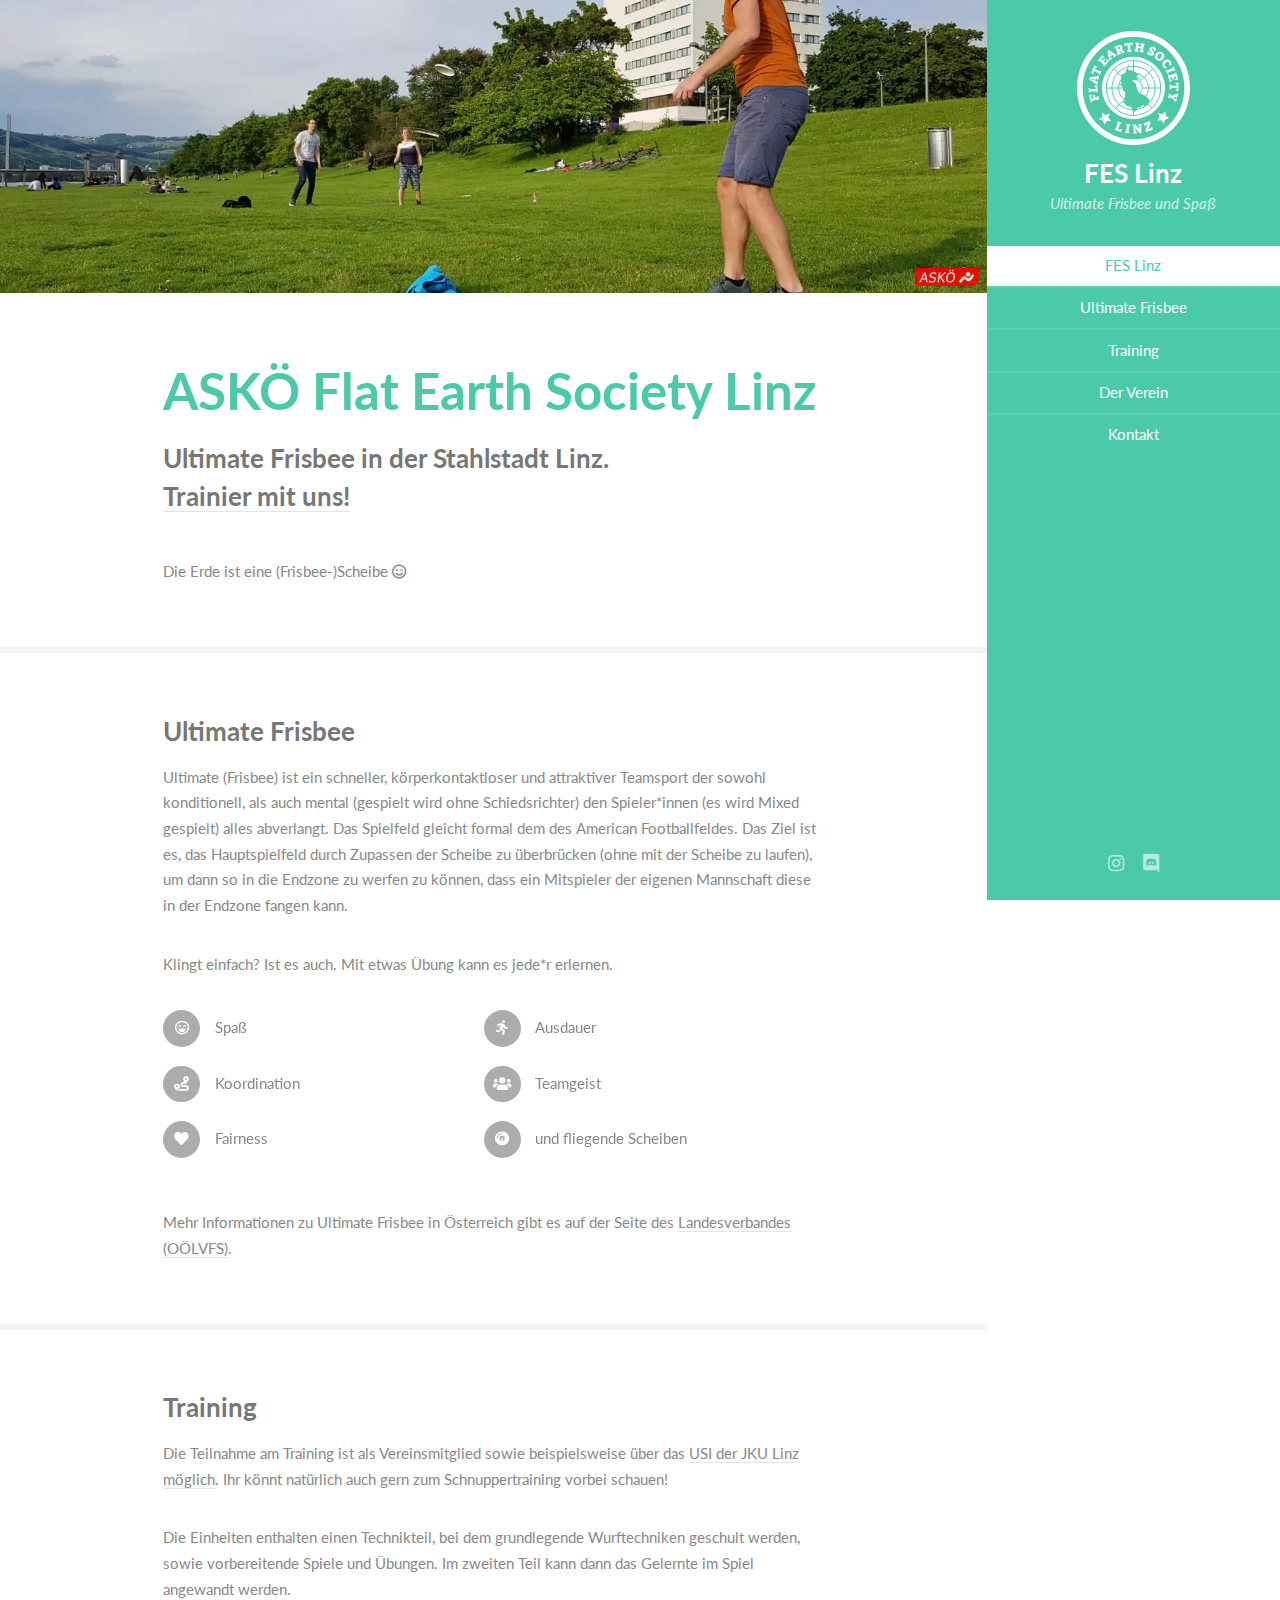
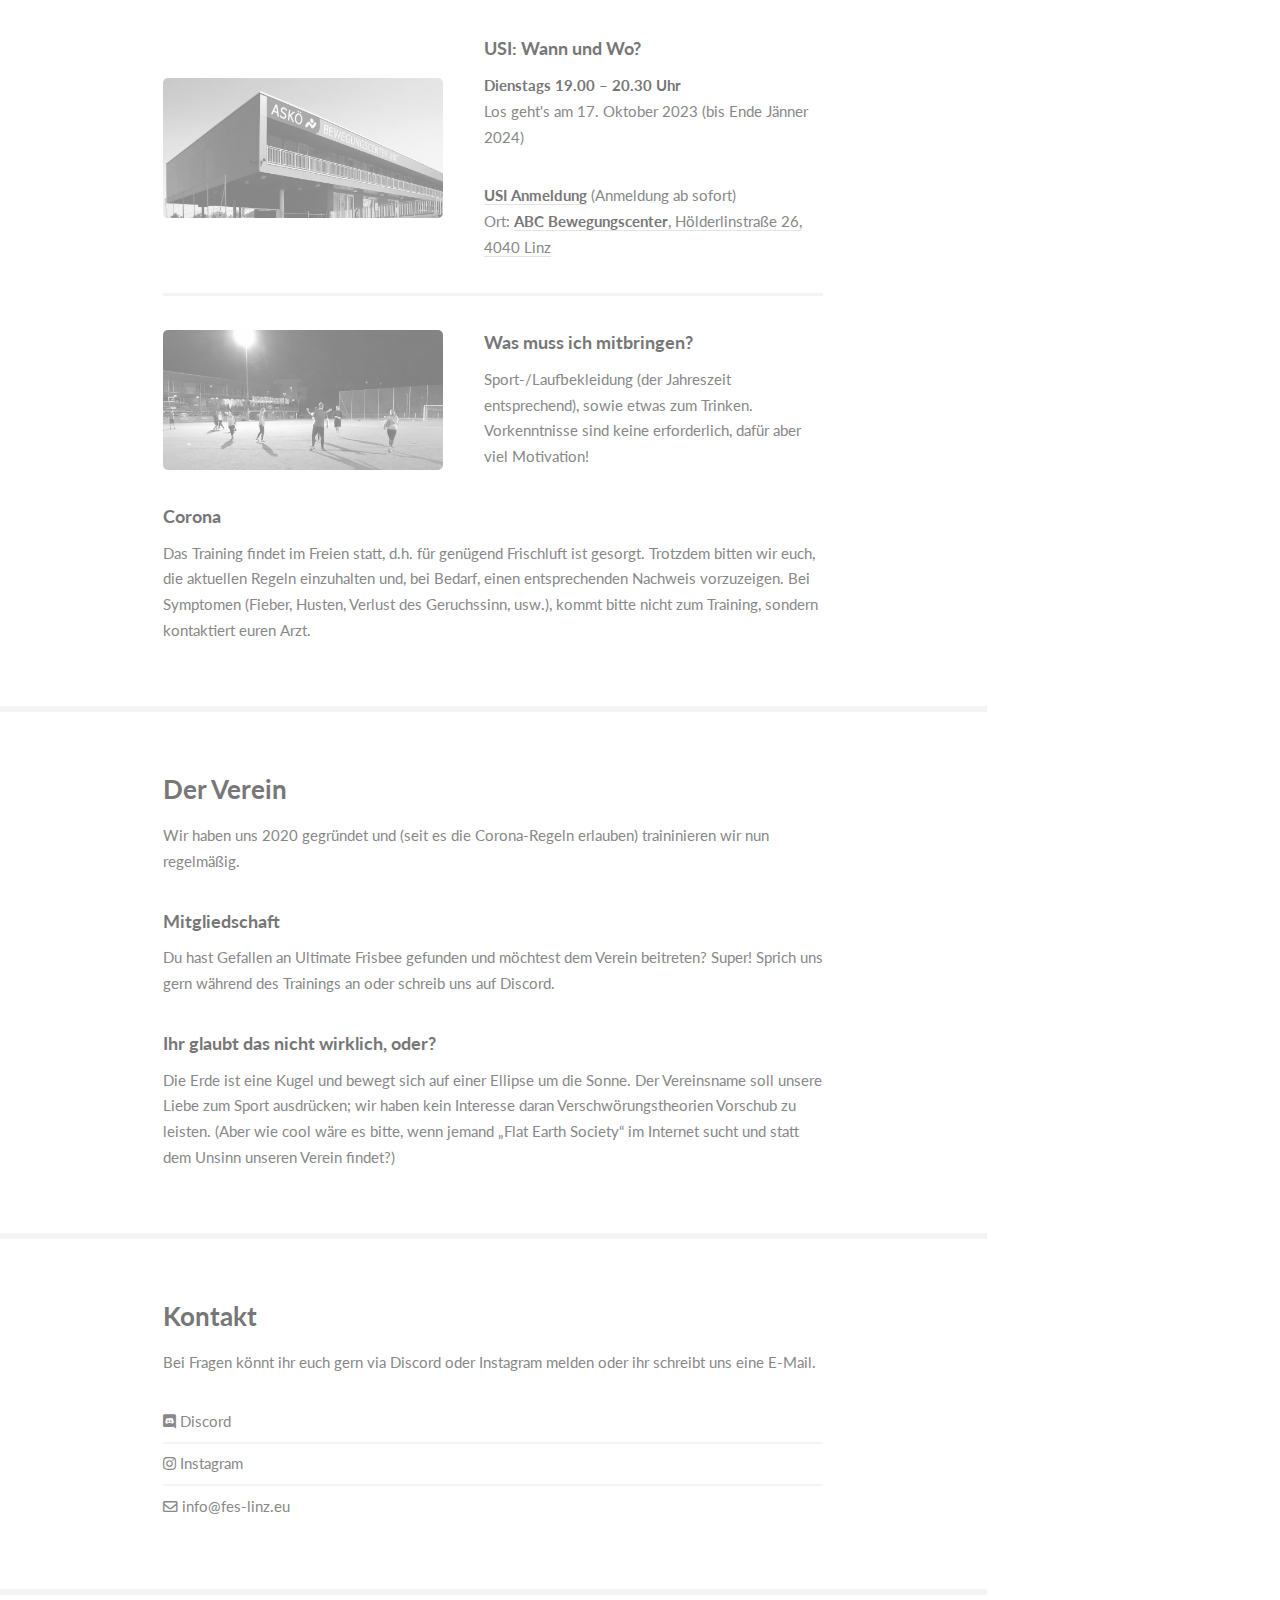
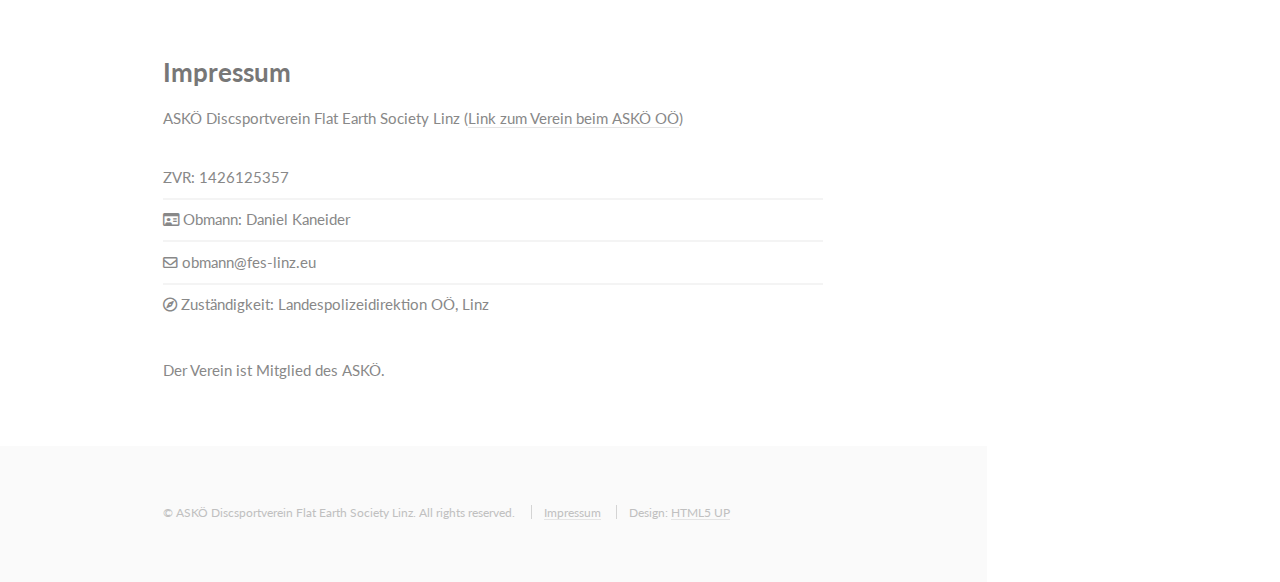
==== commit ff243179: "Fix fonts" ====
--- a/index.html
+++ b/index.html
@@ -34,6 +34,9 @@
     <link rel="preload" href="assets/webfonts/fa-regular-400.woff2" as="font" type="font/woff2" crossorigin>
     <link rel="preload" href="assets/webfonts/fa-solid-900.woff2" as="font" type="font/woff2" crossorigin>
     <link rel="preload" href="assets/webfonts/fa-brands-400.woff2" as="font" type="font/woff2" crossorigin>
+    <link rel="preconnect" href="https://fonts.googleapis.com">
+    <link rel="preconnect" href="https://fonts.gstatic.com" crossorigin>
+
     <link rel="shortcut icon" type="image/svg+xml" href="images/logo-fes.svg">
   </head>
   <body class="is-preload">
--- a/assets/css/main20231005.css
+++ b/assets/css/main20231005.css
@@ -1,8 +1,5 @@
 @import url("fontawesome-all.min.css");
-/* 
-    We don't really need source code ...
-    @import url("https://fonts.googleapis.com/css?family=Lato:400,400italic,700,700italic|Source+Code+Pro:400"); 
-*/
+@import url("https://fonts.googleapis.com/css?family=Lato:400,400italic,700,700italic"); 
 
 /*
 	Read Only by HTML5 UP
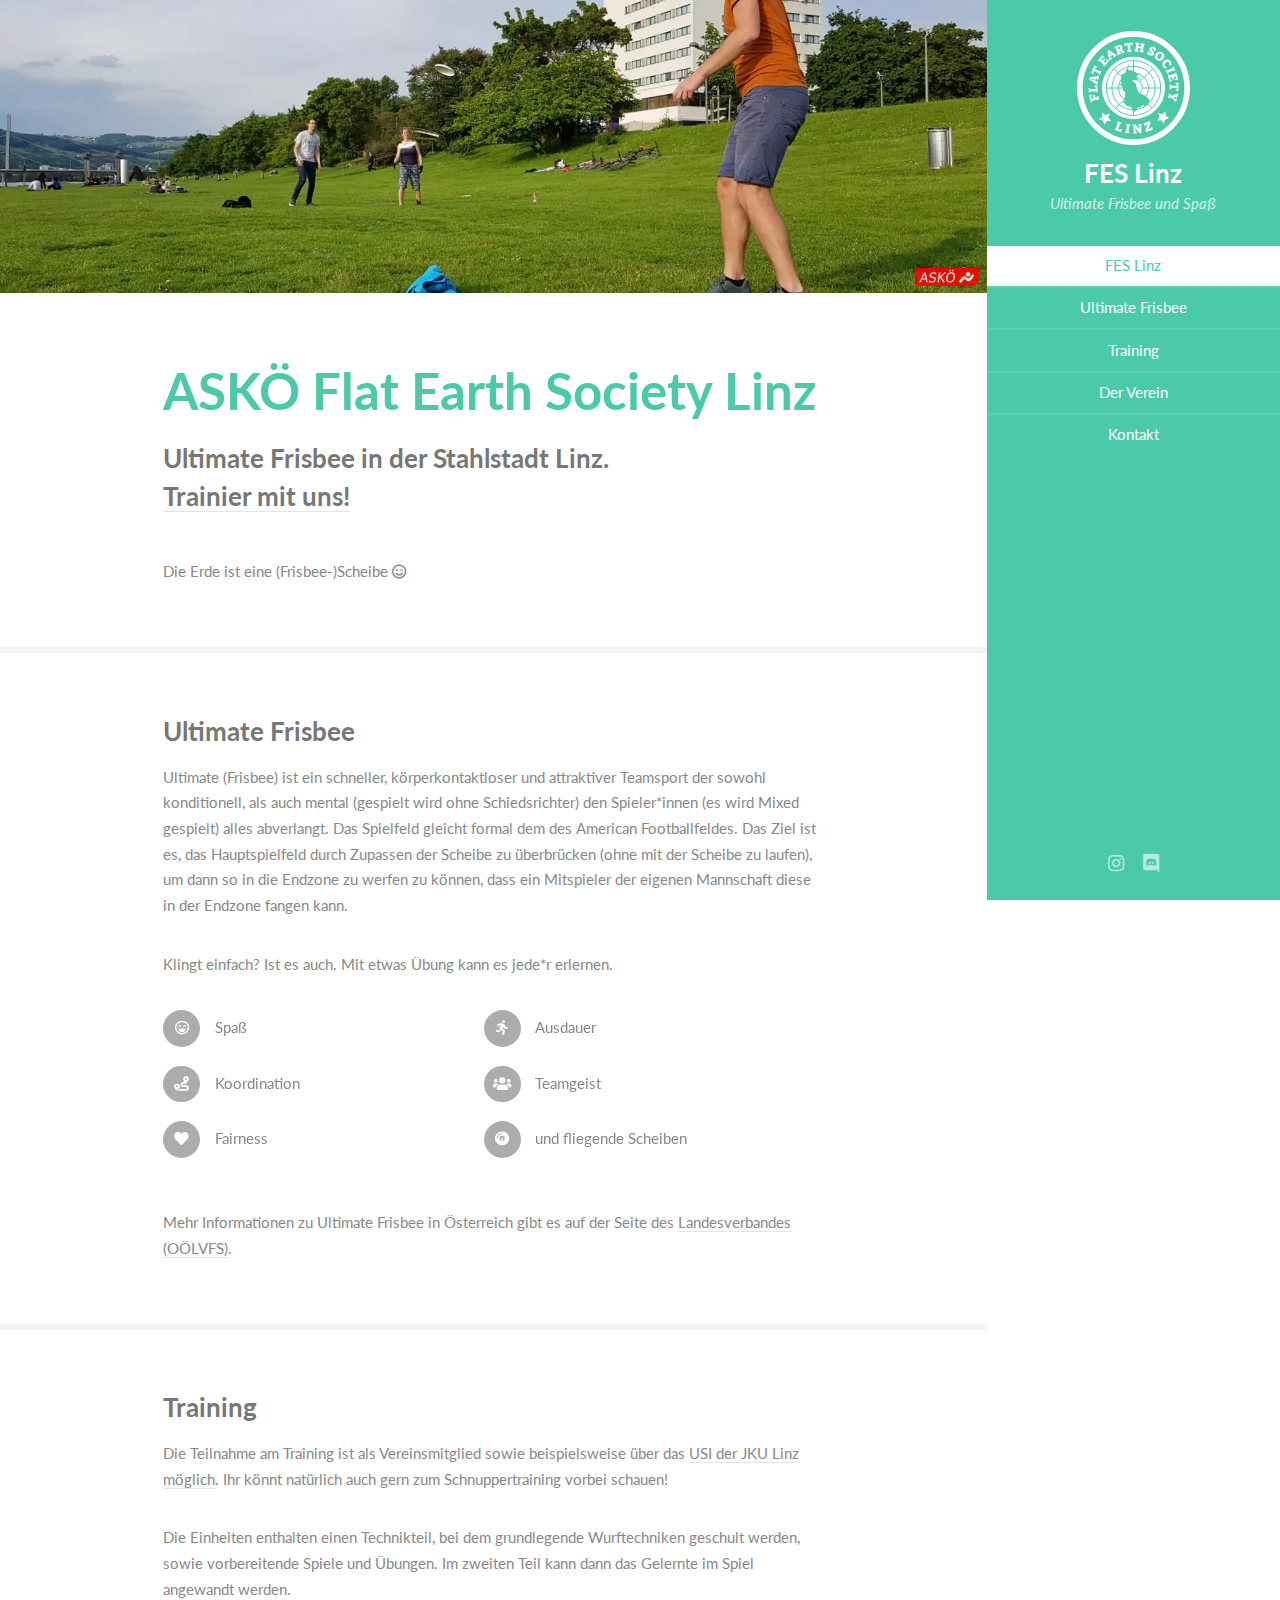
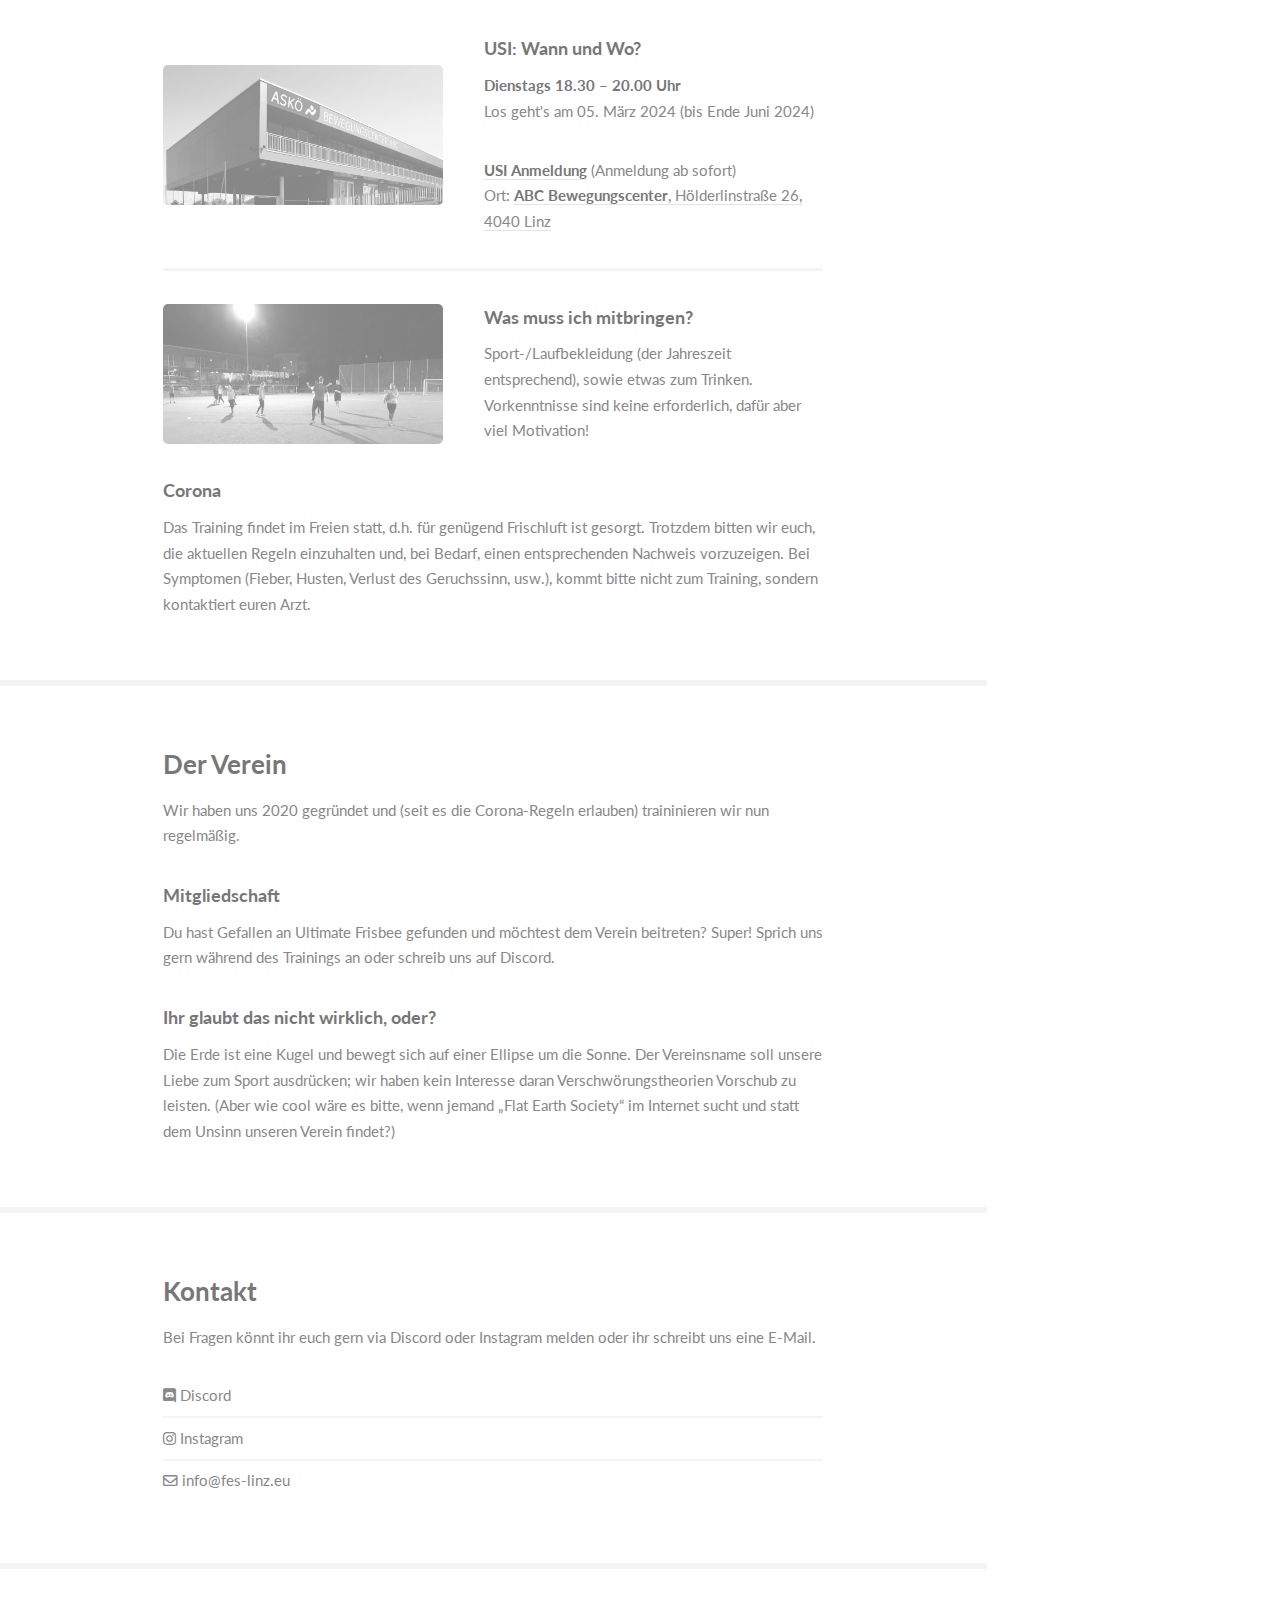
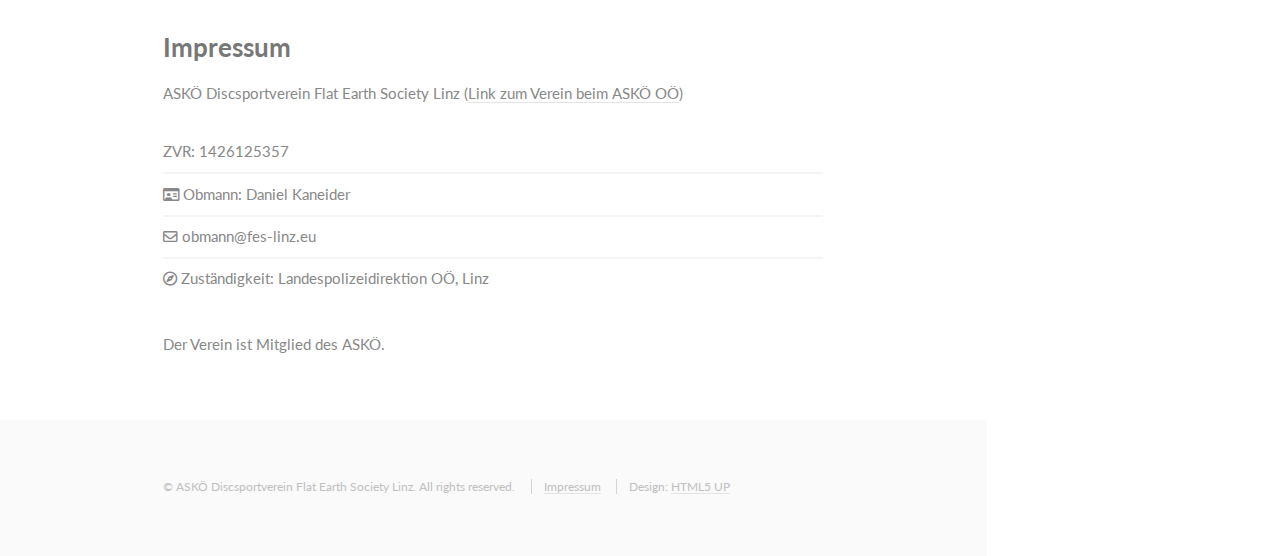
==== commit 9ae64535: "update times" ====
--- a/index.html
+++ b/index.html
@@ -133,7 +133,7 @@
                       <div class="image" data-scroll><img src="images/abc.webp" alt="ASKÖ ABC Bewegungscenter" loading="lazy"/></div>
                       <div class="inner">
                         <h4><a href="https://bit.ly/usi-linz-ultimate-frisbee" rel="noreferrer">USI</a>: Wann und Wo?</h4>
-                          <p><strong>Dienstags 19.00 &ndash; 20.30 Uhr</strong><br>Los geht's am 17. Oktober 2023 (bis Ende Jänner 2024)</p>
+                          <p><strong>Dienstags 18.30 &ndash; 20.00 Uhr</strong><br>Los geht's am 05. März 2024 (bis Ende Juni 2024)</p>
                         <p><a href="https://bit.ly/usi-linz-ultimate-frisbee" rel="noreferrer"><strong>USI Anmeldung</strong></a> (Anmeldung ab sofort)<br>
                           Ort: <a href="https://goo.gl/maps/ZvajhncgYbeurvp46" rel="noreferrer"><strong>ABC Bewegungscenter</strong>, Hölderlinstraße 26, 4040 Linz</a></p>
                         <!--
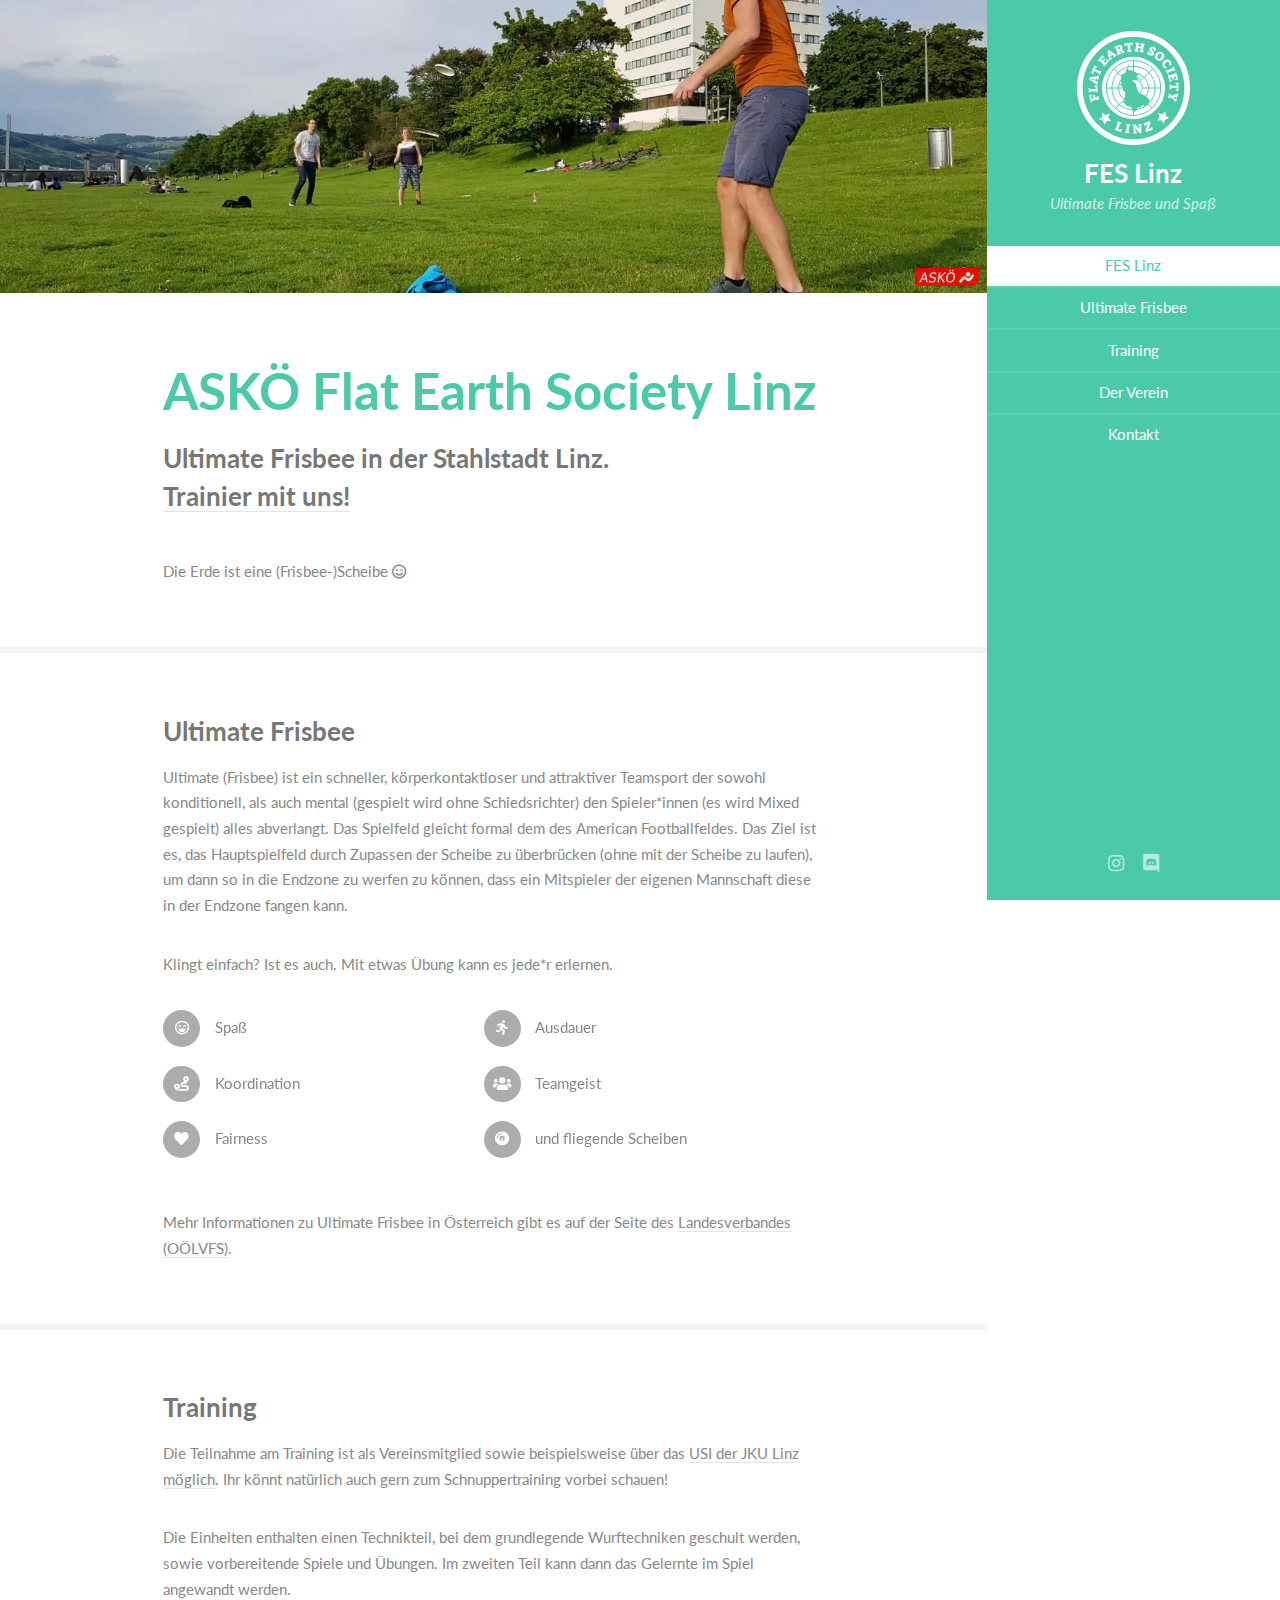
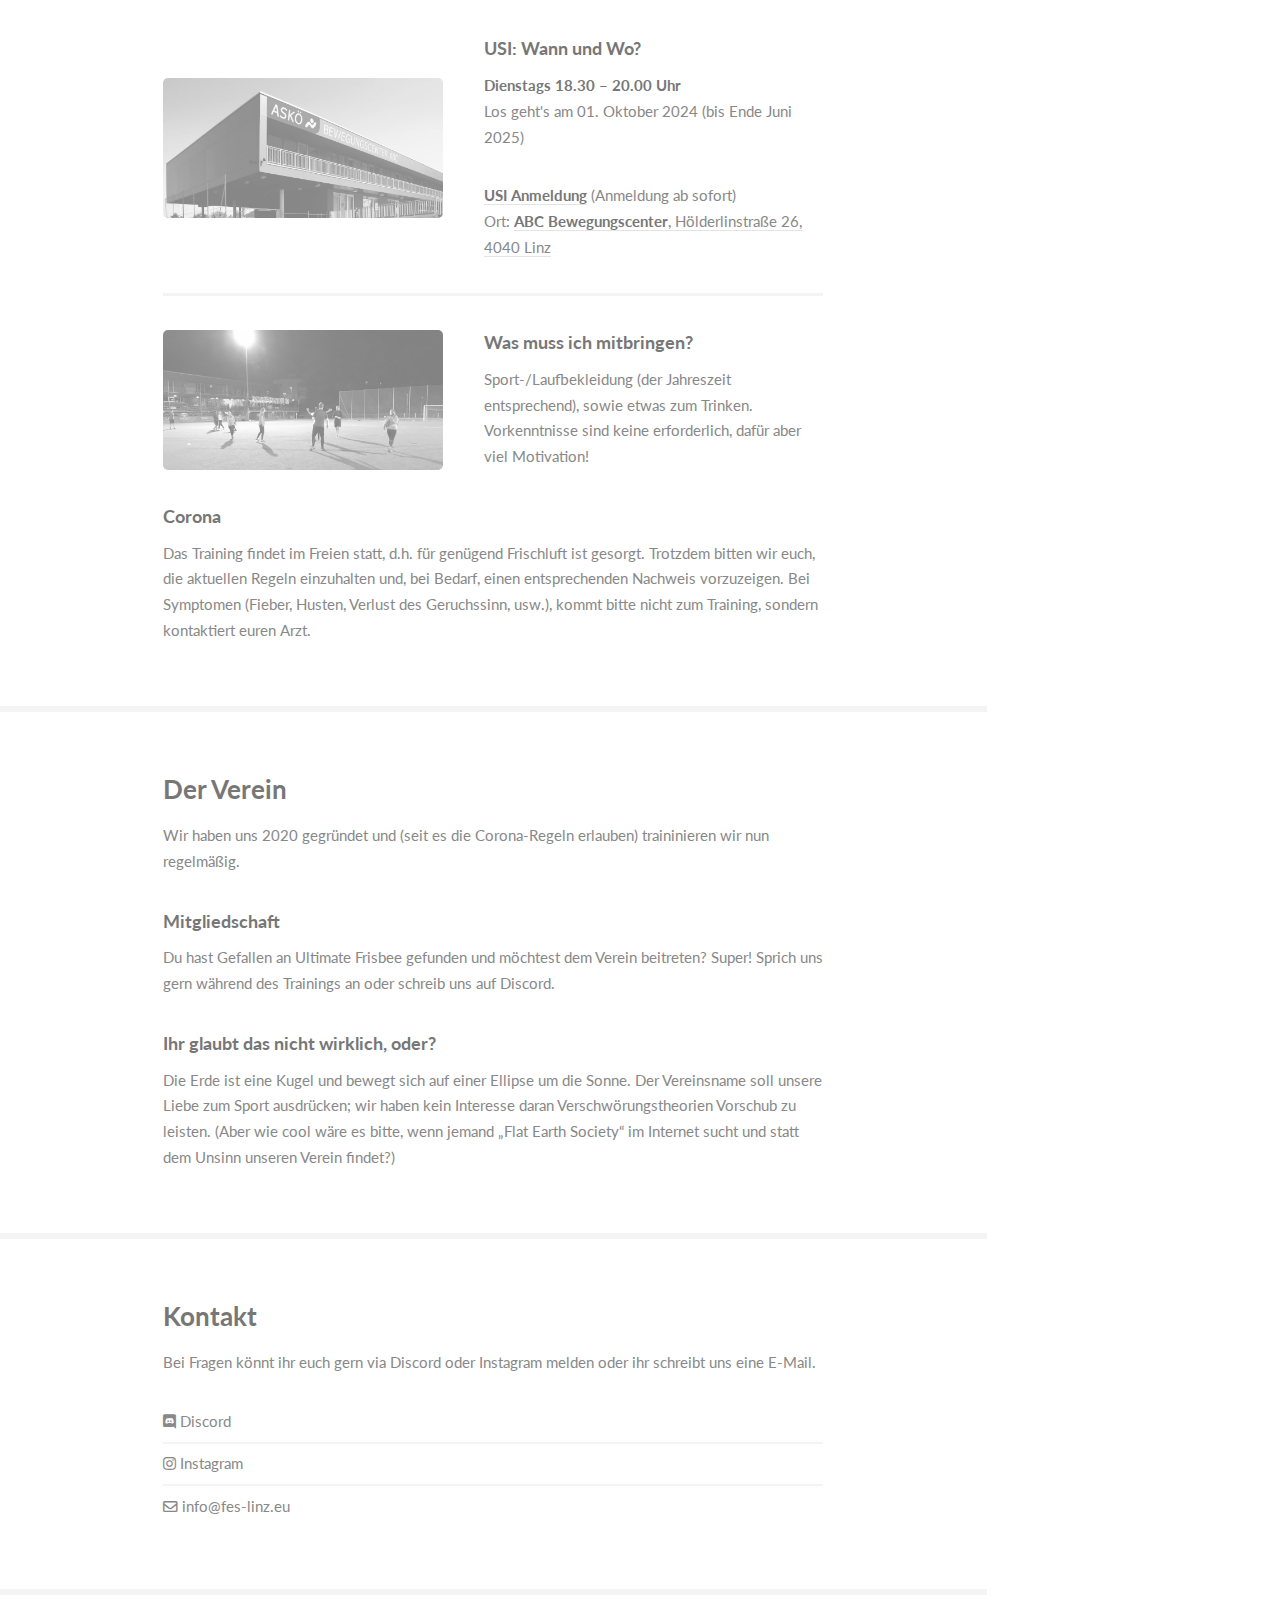
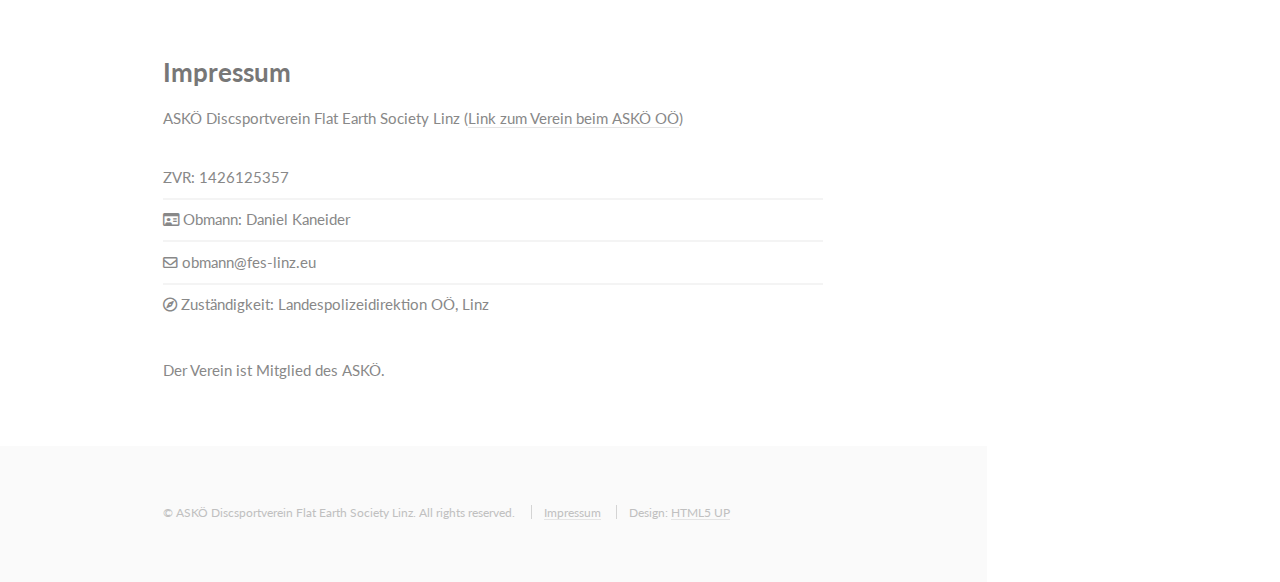
==== commit 9b59b5ed: "Update" ====
--- a/index.html
+++ b/index.html
@@ -114,7 +114,7 @@
               <section id="training" data-scroll-section>
                 <div class="container">
                   <h3>Training</h3>
-                  <p>Die Teilnahme am Training ist als Vereinsmitglied sowie beispielsweise über das <a href="https://bit.ly/usi-linz-ultimate-frisbee">USI der JKU Linz möglich</a>. Ihr könnt natürlich auch gern zum Schnuppertraining vorbei schauen!</p>
+                  <p>Die Teilnahme am Training ist als Vereinsmitglied sowie beispielsweise über das <a href="https://bit.ly/usi-ws24">USI der JKU Linz möglich</a>. Ihr könnt natürlich auch gern zum Schnuppertraining vorbei schauen!</p>
                   <p>Die Einheiten enthalten einen Technikteil, bei dem grundlegende Wurftechniken geschult werden, sowie vorbereitende Spiele und Übungen. Im zweiten Teil kann dann das Gelernte im Spiel angewandt werden.</p>
                   <div class="features">
                     <!--
@@ -132,9 +132,9 @@
                     <article>
                       <div class="image" data-scroll><img src="images/abc.webp" alt="ASKÖ ABC Bewegungscenter" loading="lazy"/></div>
                       <div class="inner">
-                        <h4><a href="https://bit.ly/usi-linz-ultimate-frisbee" rel="noreferrer">USI</a>: Wann und Wo?</h4>
-                          <p><strong>Dienstags 18.30 &ndash; 20.00 Uhr</strong><br>Los geht's am 05. März 2024 (bis Ende Juni 2024)</p>
-                        <p><a href="https://bit.ly/usi-linz-ultimate-frisbee" rel="noreferrer"><strong>USI Anmeldung</strong></a> (Anmeldung ab sofort)<br>
+                        <h4><a href="https://bit.ly/usi-ws24" rel="noreferrer">USI</a>: Wann und Wo?</h4>
+                          <p><strong>Dienstags 18.30 &ndash; 20.00 Uhr</strong><br>Los geht's am 01. Oktober 2024 (bis Ende Juni 2025)</p>
+                        <p><a href="https://bit.ly/usi-ws24" rel="noreferrer"><strong>USI Anmeldung</strong></a> (Anmeldung ab sofort)<br>
                           Ort: <a href="https://goo.gl/maps/ZvajhncgYbeurvp46" rel="noreferrer"><strong>ABC Bewegungscenter</strong>, Hölderlinstraße 26, 4040 Linz</a></p>
                         <!--
 
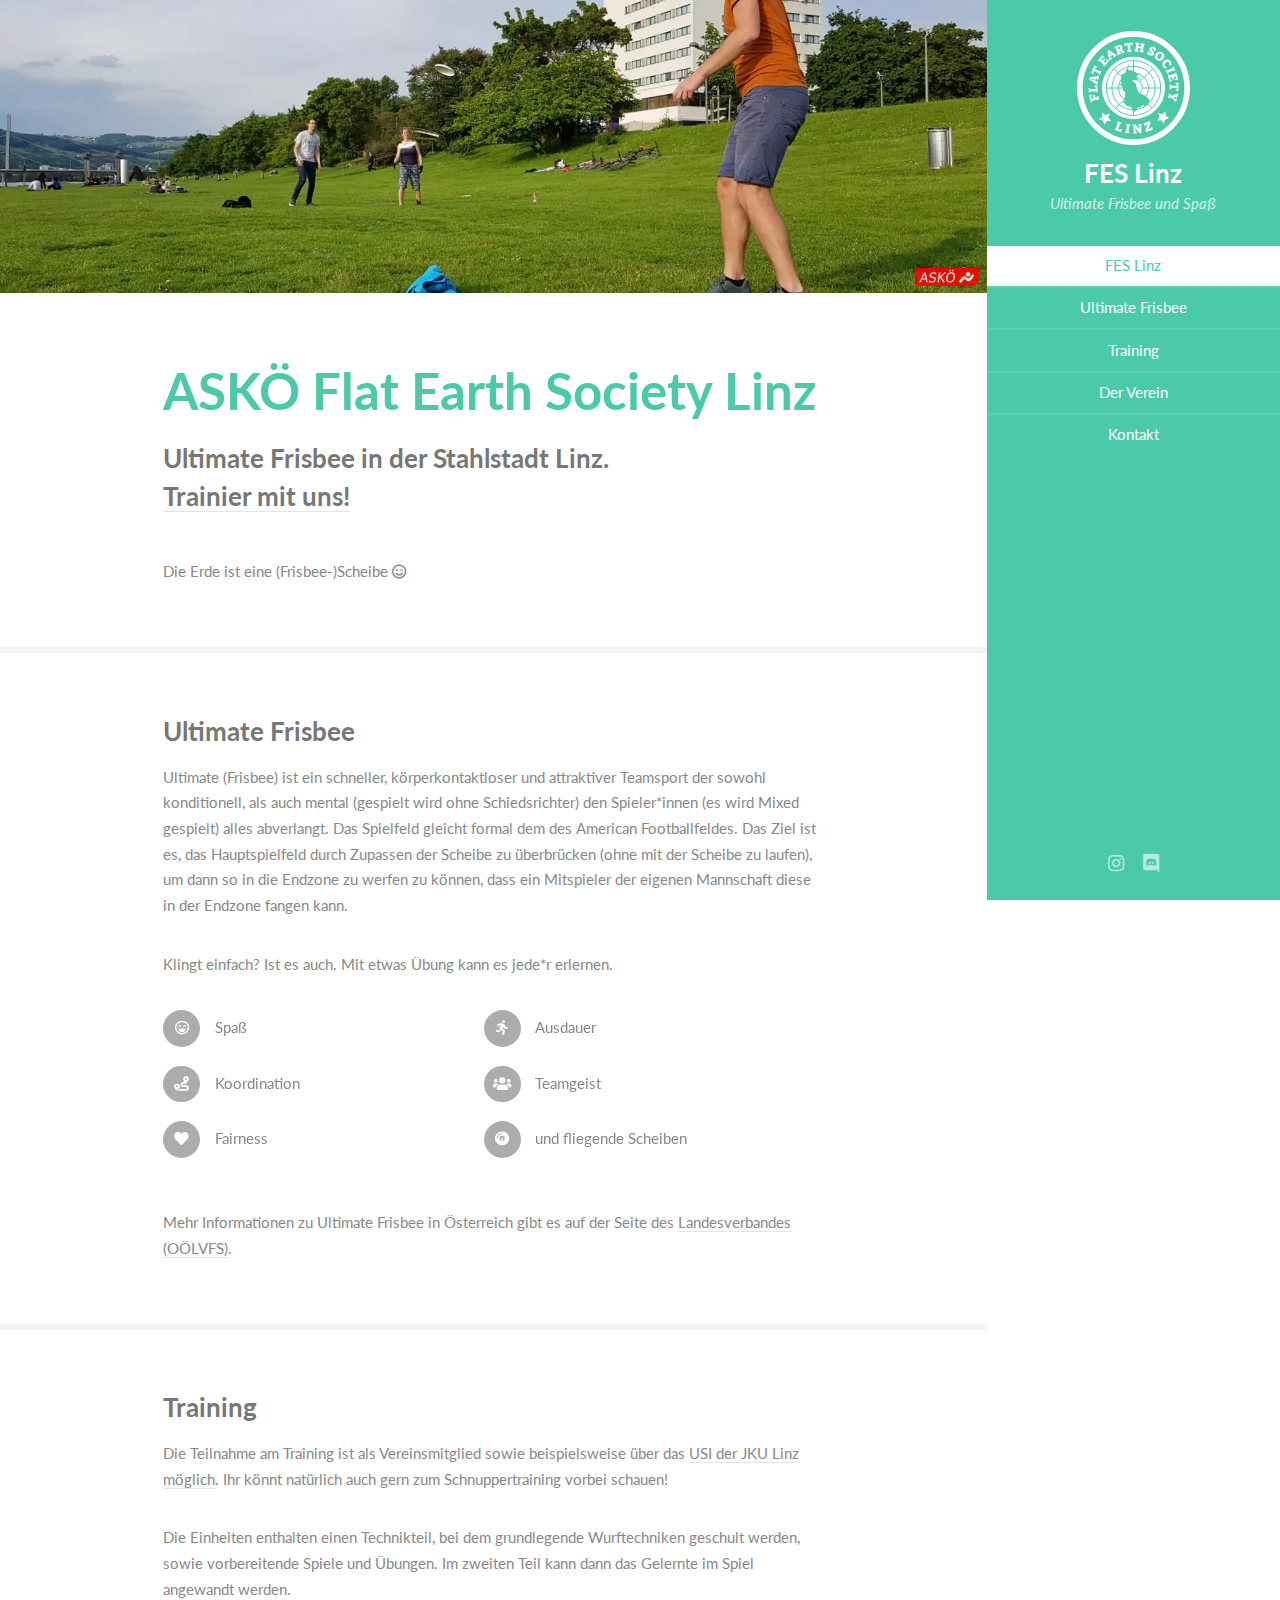
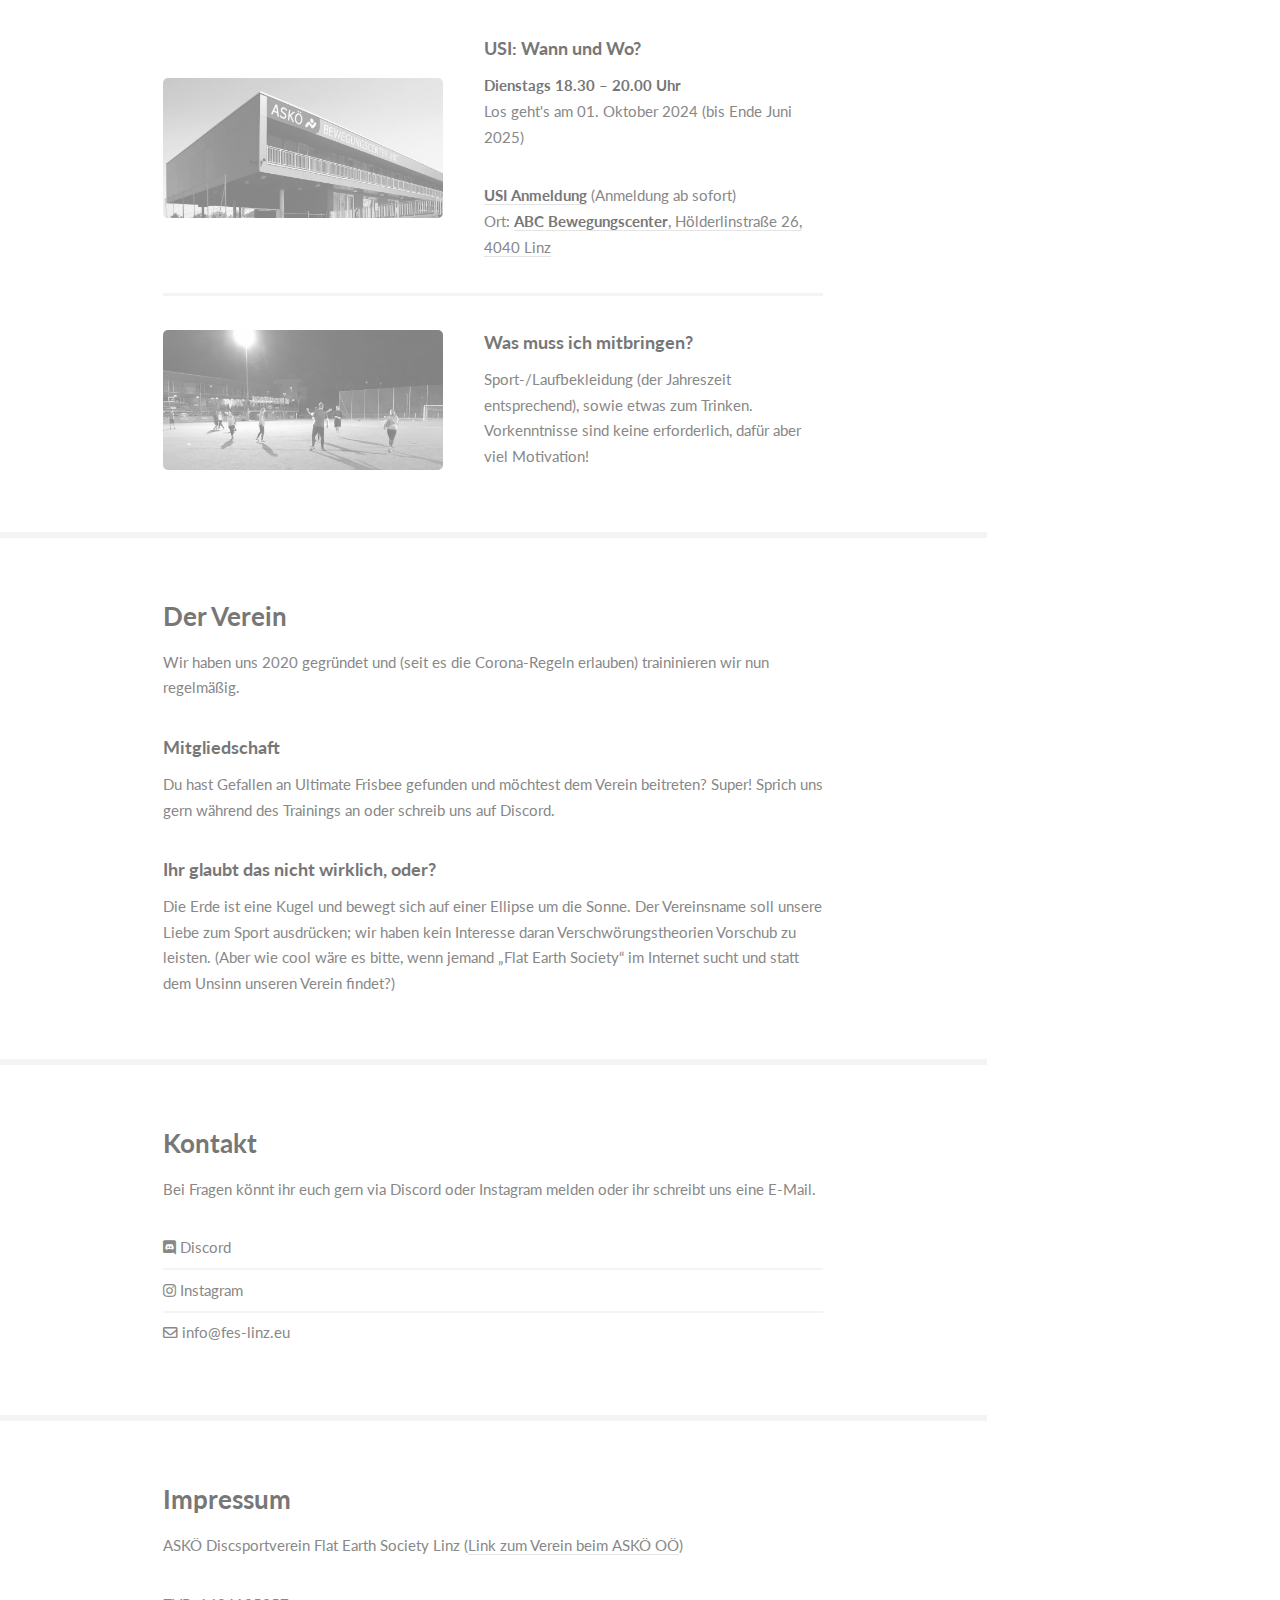
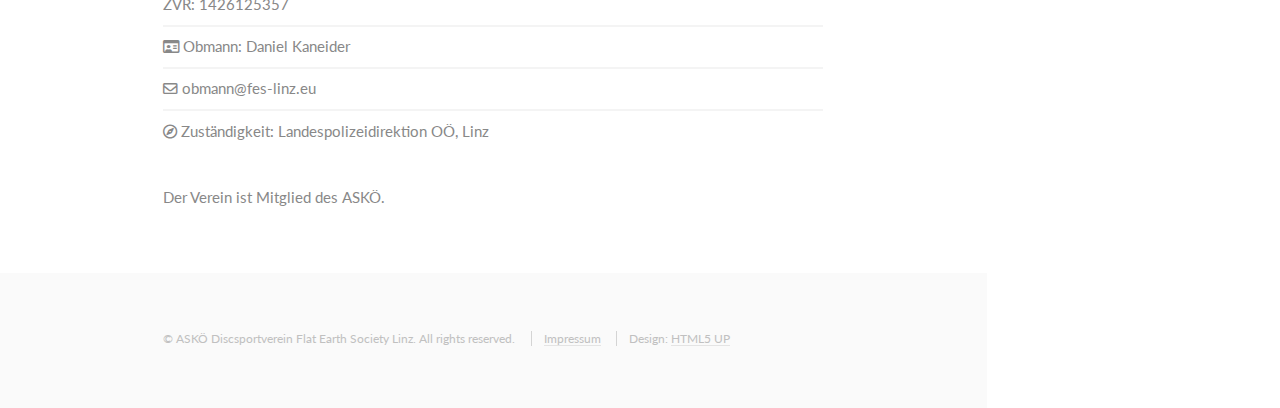
==== commit 4594df03: "Corona-Abschnitt entfernt" ====
--- a/index.html
+++ b/index.html
@@ -136,12 +136,6 @@
                           <p><strong>Dienstags 18.30 &ndash; 20.00 Uhr</strong><br>Los geht's am 01. Oktober 2024 (bis Ende Juni 2025)</p>
                         <p><a href="https://bit.ly/usi-ws24" rel="noreferrer"><strong>USI Anmeldung</strong></a> (Anmeldung ab sofort)<br>
                           Ort: <a href="https://goo.gl/maps/ZvajhncgYbeurvp46" rel="noreferrer"><strong>ABC Bewegungscenter</strong>, Hölderlinstraße 26, 4040 Linz</a></p>
-                        <!--
-
-                        <p><strong>Dienstags 19.00 &ndash; 20.30 Uhr</strong><br>Los geht's ab Oktober 2023</p>
-                        <p>
-                          Ort: <a href="https://goo.gl/maps/ZvajhncgYbeurvp46" rel="noreferrer"><strong>ABC Bewegungscenter</strong>, Hölderlinstraße 26, 4040 Linz</a></p>
-                        -->
                       </div>
                     </article>
                     <article>
@@ -152,8 +146,6 @@
                       </div>
                     </article>
                   </div>
-                  <h4>Corona</h4>
-                  <p>Das Training findet im Freien statt, d.h. für genügend Frischluft ist gesorgt. Trotzdem bitten wir euch, die aktuellen Regeln einzuhalten und, bei Bedarf, einen entsprechenden Nachweis vorzuzeigen. Bei Symptomen (Fieber, Husten, Verlust des Geruchssinn, usw.), kommt bitte nicht zum Training, sondern kontaktiert euren Arzt.</p>
                 </div>
               </section>
               
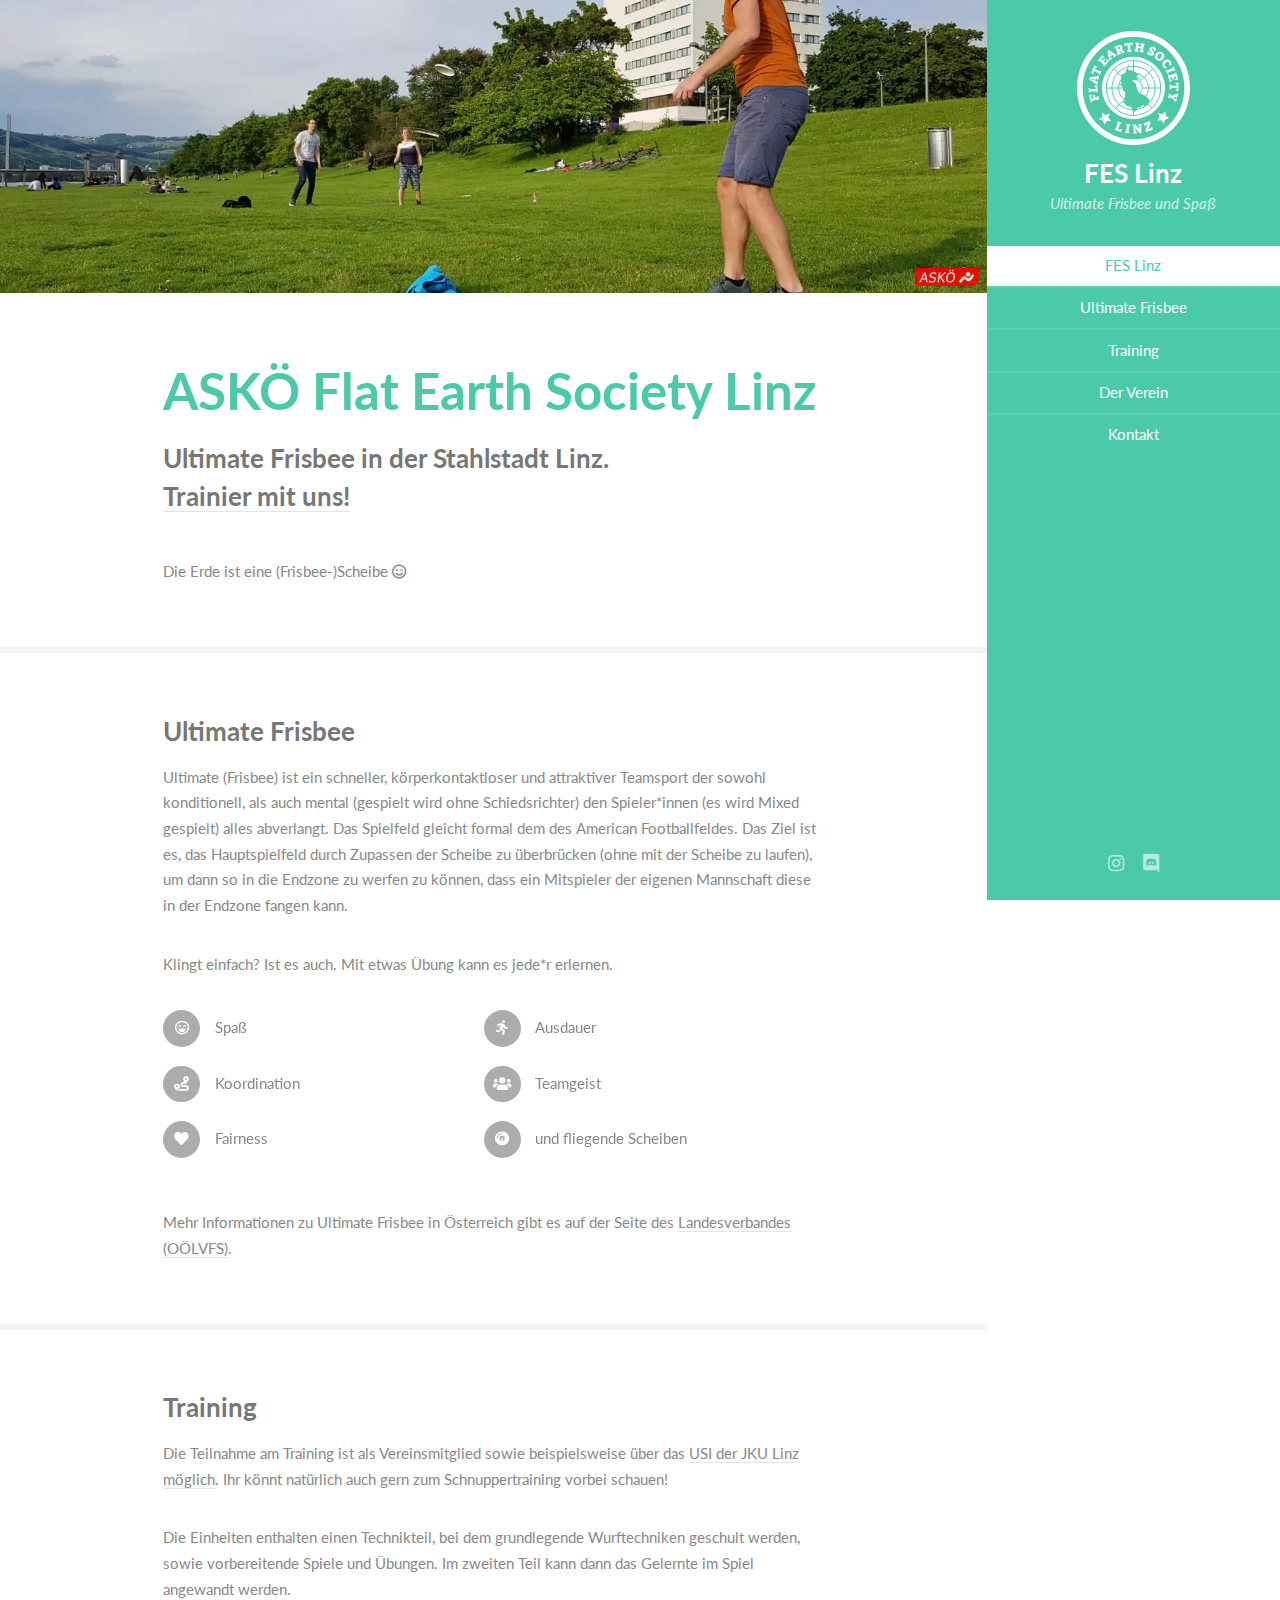
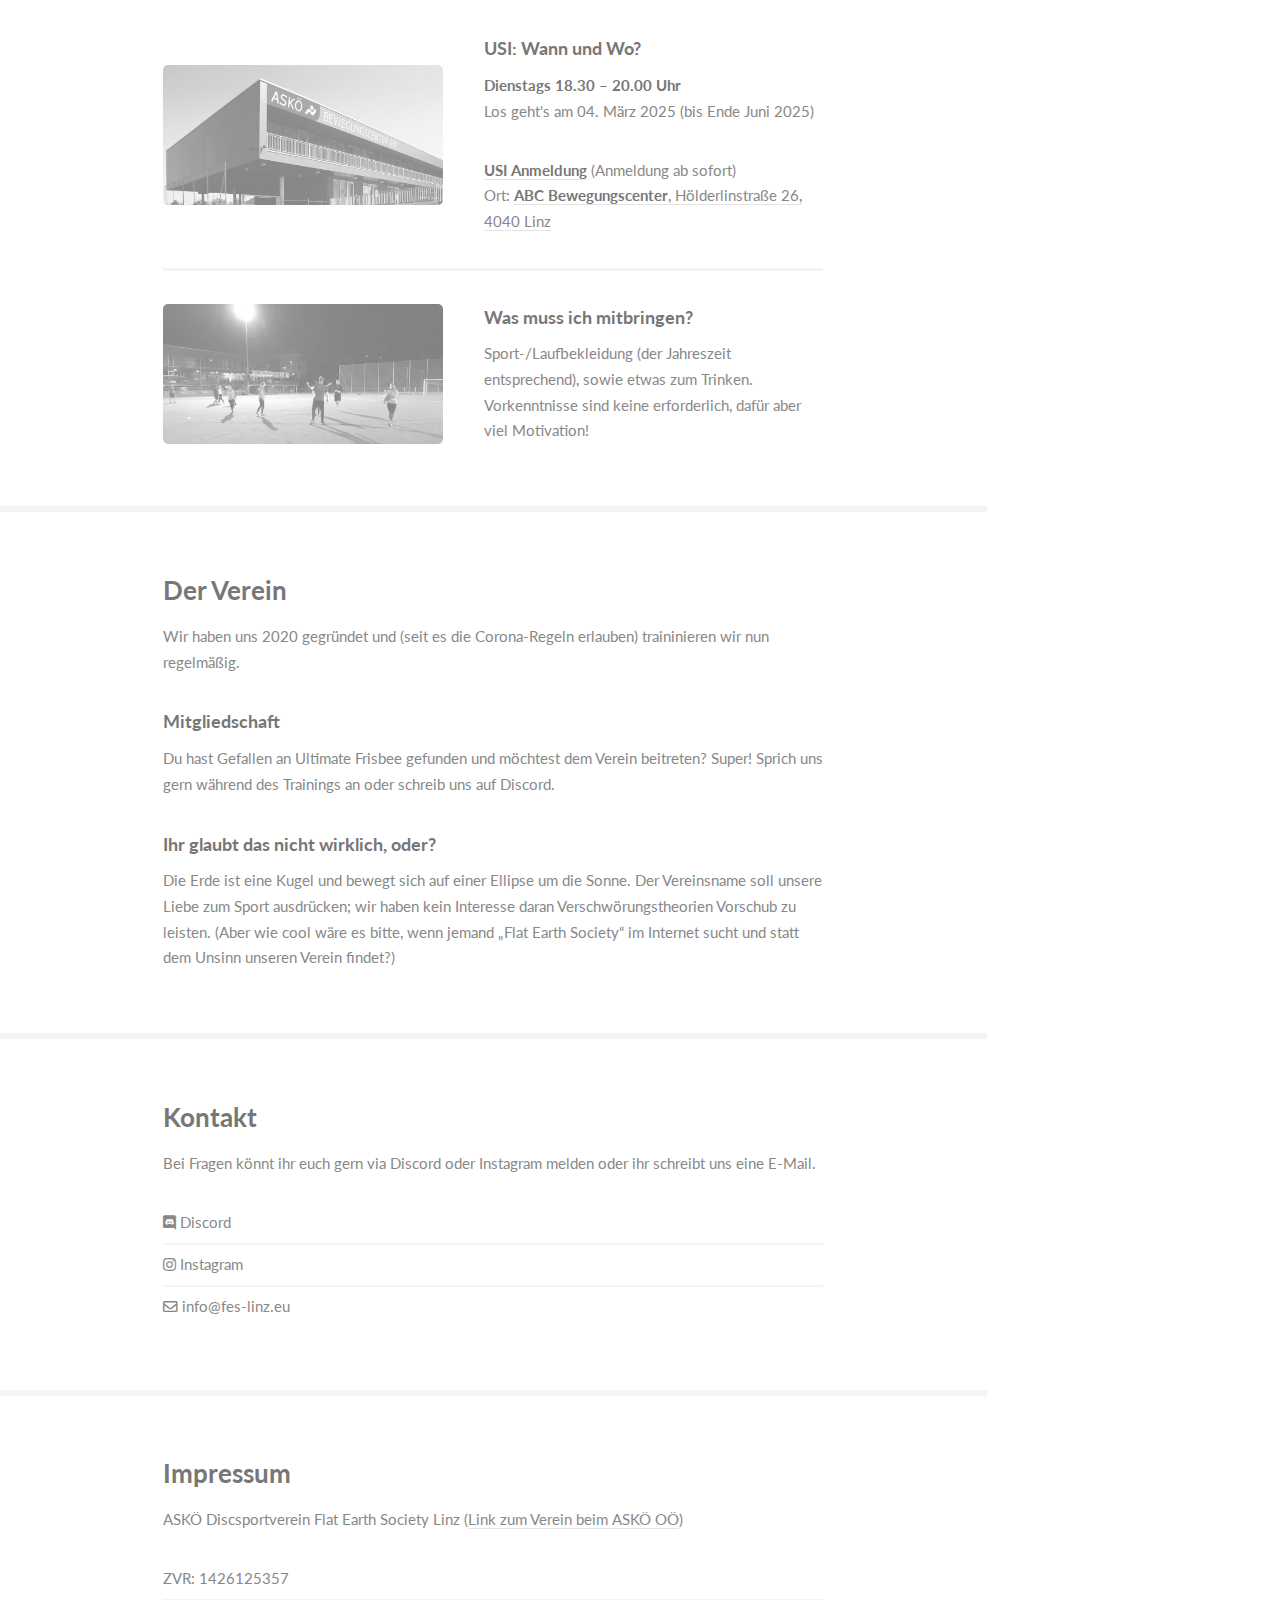
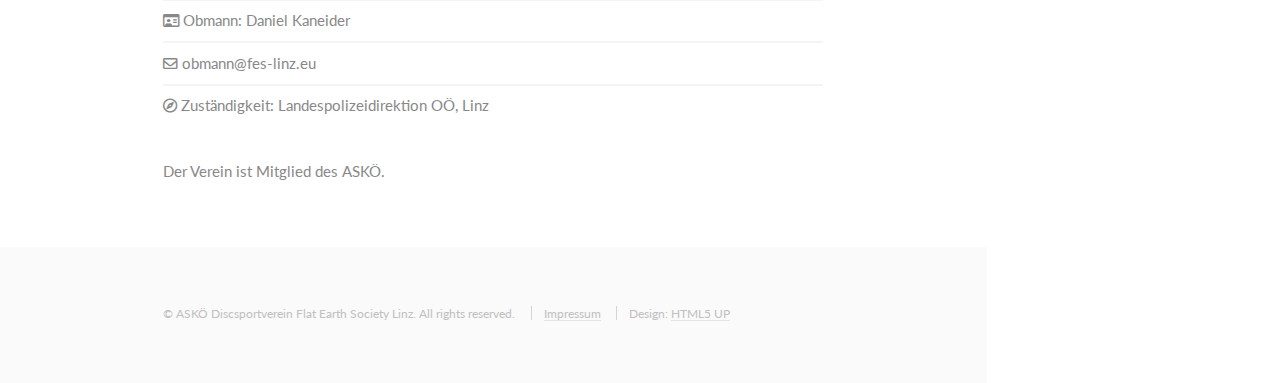
==== commit 15f4722c: "Update SS2025" ====
--- a/index.html
+++ b/index.html
@@ -114,7 +114,7 @@
               <section id="training" data-scroll-section>
                 <div class="container">
                   <h3>Training</h3>
-                  <p>Die Teilnahme am Training ist als Vereinsmitglied sowie beispielsweise über das <a href="https://bit.ly/usi-ws24">USI der JKU Linz möglich</a>. Ihr könnt natürlich auch gern zum Schnuppertraining vorbei schauen!</p>
+                  <p>Die Teilnahme am Training ist als Vereinsmitglied sowie beispielsweise über das <a href="https://usi.jku.at/?wbtsearch=frisbee" target="_blank">USI der JKU Linz möglich</a>. Ihr könnt natürlich auch gern zum Schnuppertraining vorbei schauen!</p>
                   <p>Die Einheiten enthalten einen Technikteil, bei dem grundlegende Wurftechniken geschult werden, sowie vorbereitende Spiele und Übungen. Im zweiten Teil kann dann das Gelernte im Spiel angewandt werden.</p>
                   <div class="features">
                     <!--
@@ -132,9 +132,9 @@
                     <article>
                       <div class="image" data-scroll><img src="images/abc.webp" alt="ASKÖ ABC Bewegungscenter" loading="lazy"/></div>
                       <div class="inner">
-                        <h4><a href="https://bit.ly/usi-ws24" rel="noreferrer">USI</a>: Wann und Wo?</h4>
-                          <p><strong>Dienstags 18.30 &ndash; 20.00 Uhr</strong><br>Los geht's am 01. Oktober 2024 (bis Ende Juni 2025)</p>
-                        <p><a href="https://bit.ly/usi-ws24" rel="noreferrer"><strong>USI Anmeldung</strong></a> (Anmeldung ab sofort)<br>
+                        <h4><a href="https://usi.jku.at/?wbtsearch=frisbee" target="_blank" rel="noreferrer">USI</a>: Wann und Wo?</h4>
+                          <p><strong>Dienstags 18.30 &ndash; 20.00 Uhr</strong><br>Los geht's am 04. März 2025 (bis Ende Juni 2025)</p>
+                        <p><a href="https://usi.jku.at/?wbtsearch=frisbee" target="_blank" rel="noreferrer"><strong>USI Anmeldung</strong></a> (Anmeldung ab sofort)<br>
                           Ort: <a href="https://goo.gl/maps/ZvajhncgYbeurvp46" rel="noreferrer"><strong>ABC Bewegungscenter</strong>, Hölderlinstraße 26, 4040 Linz</a></p>
                       </div>
                     </article>
